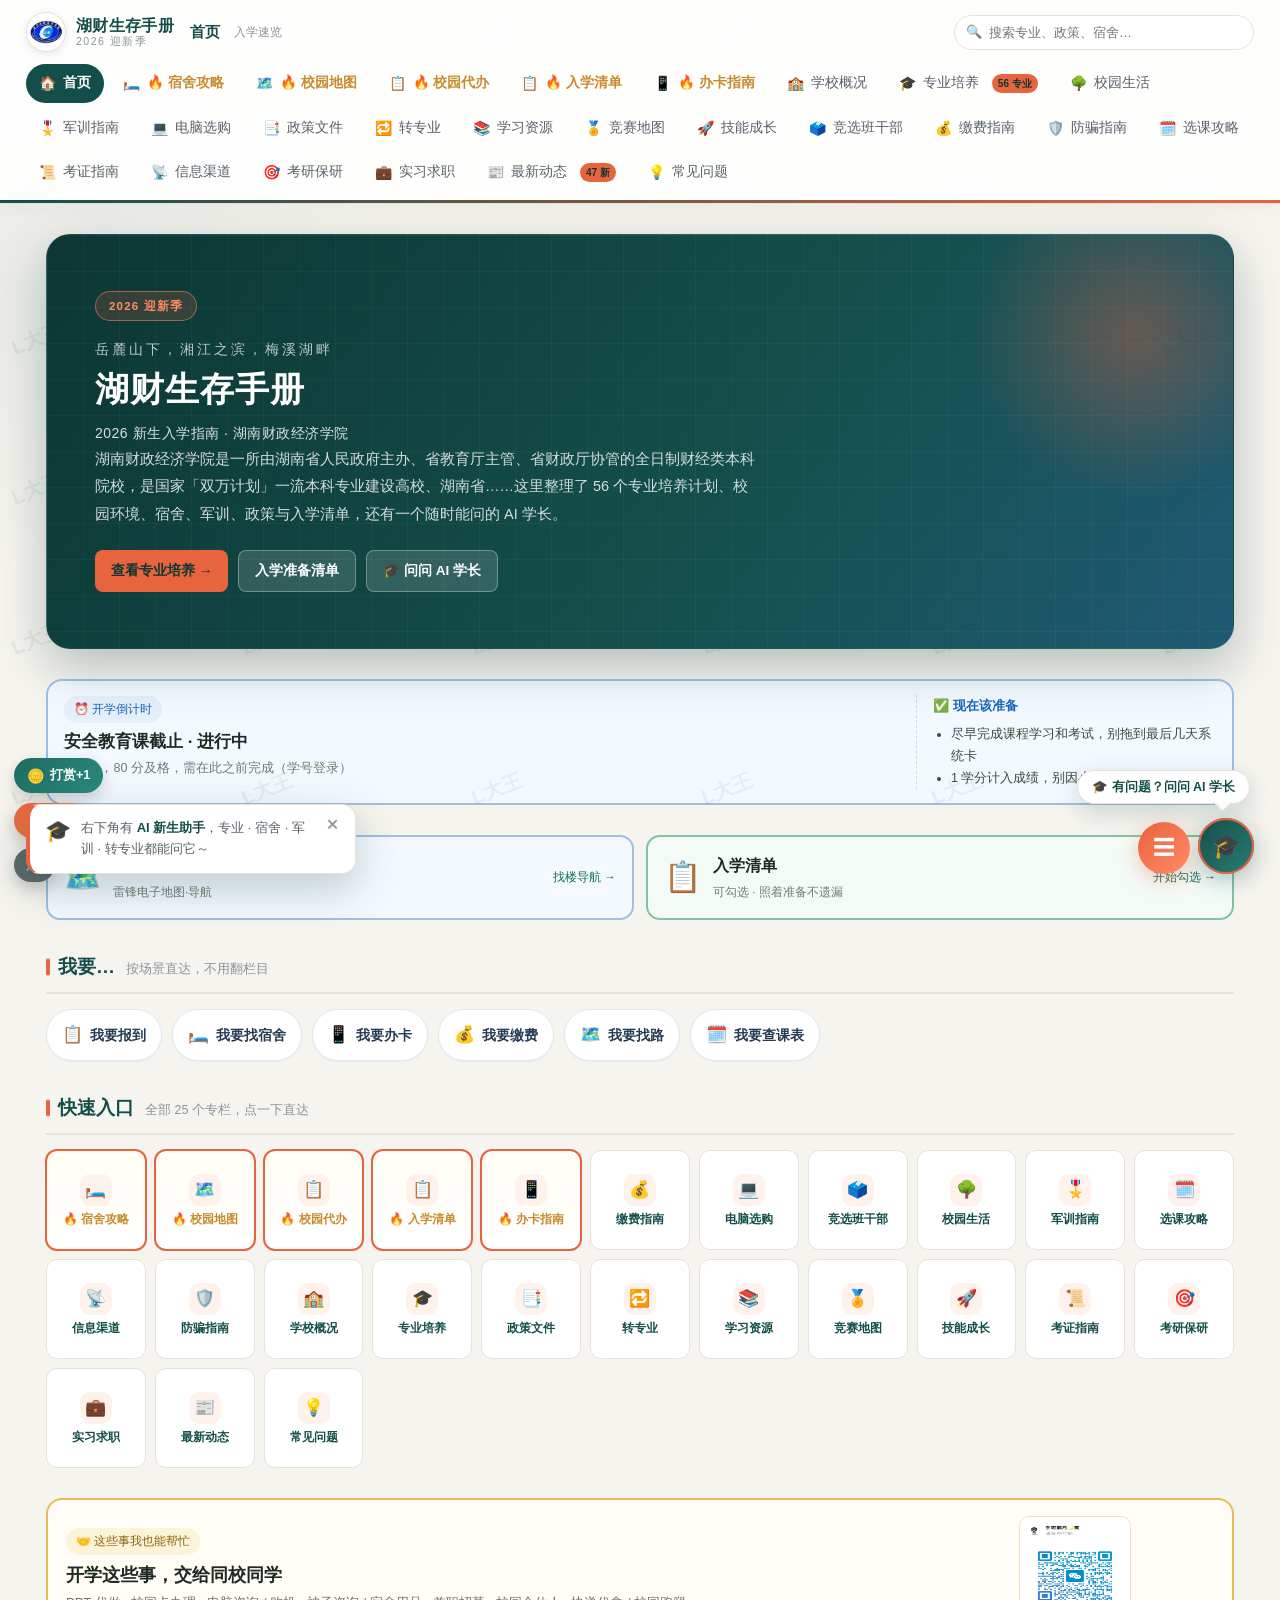
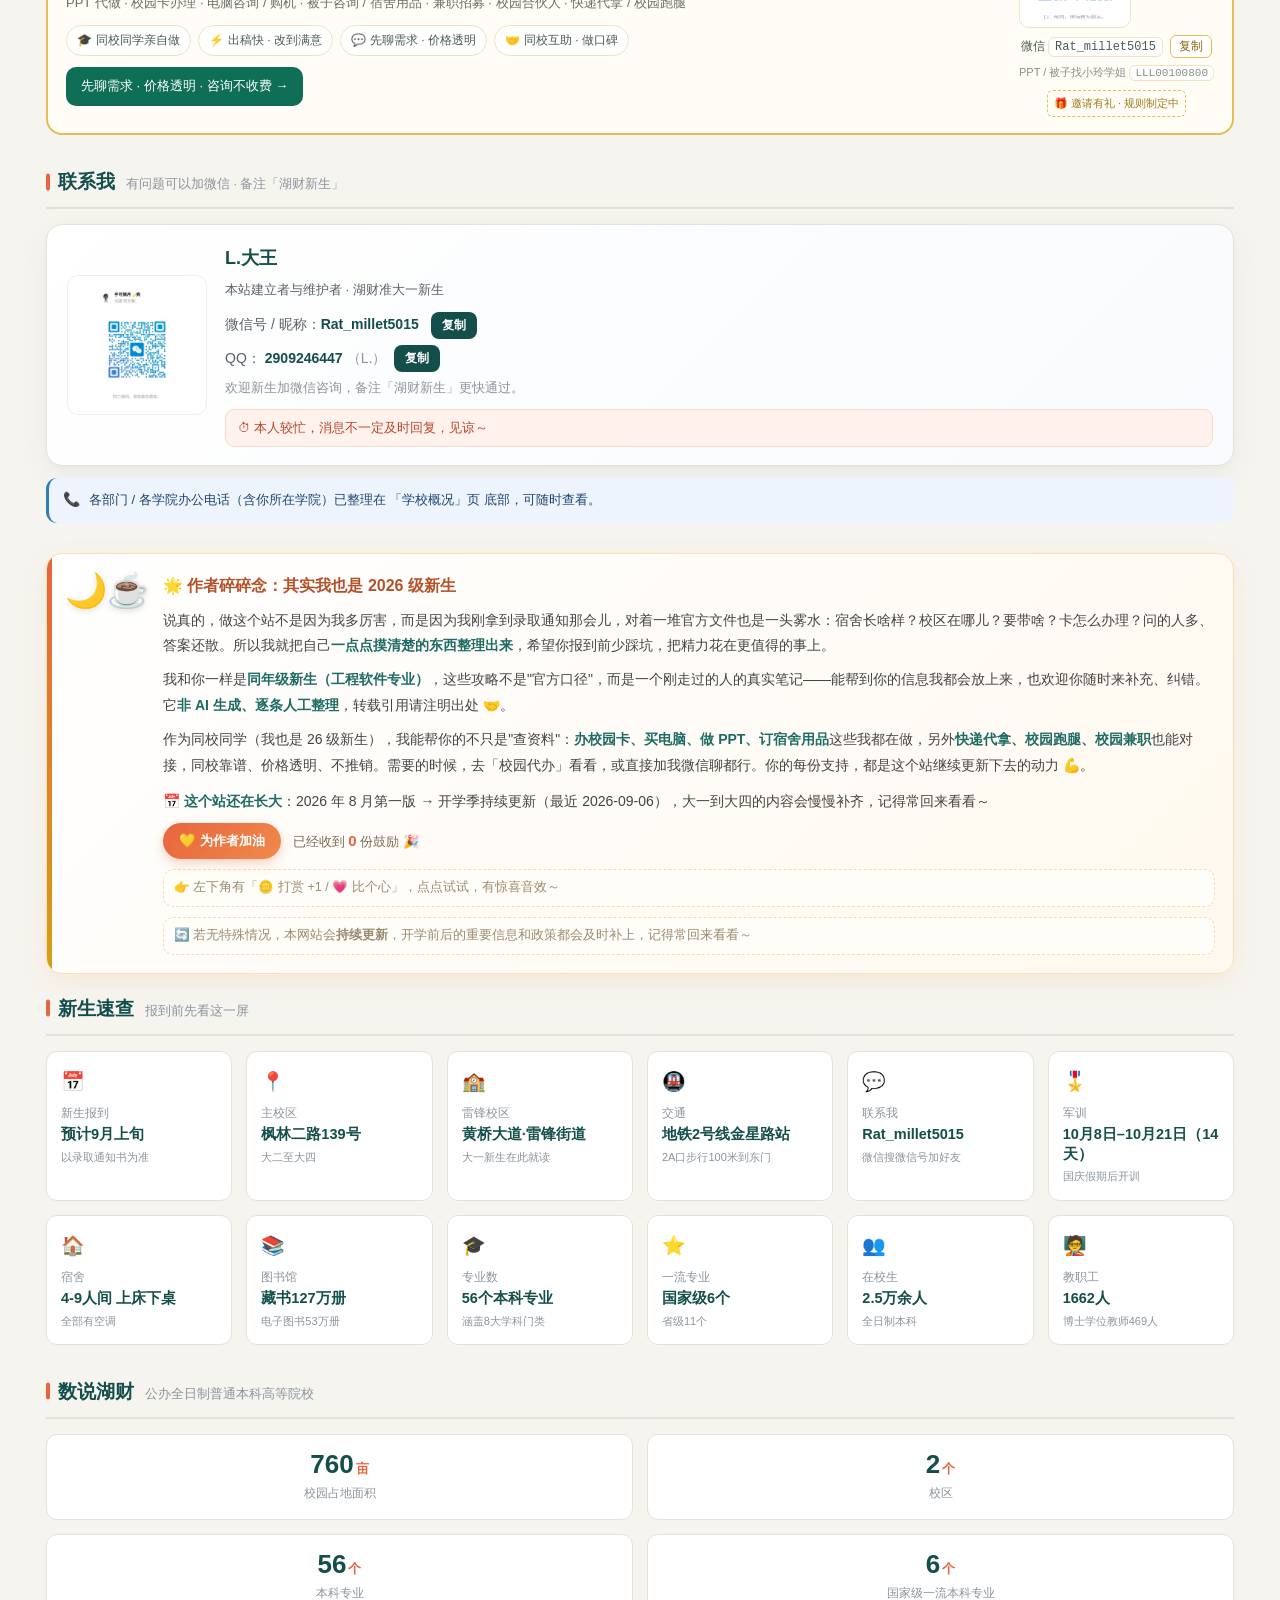
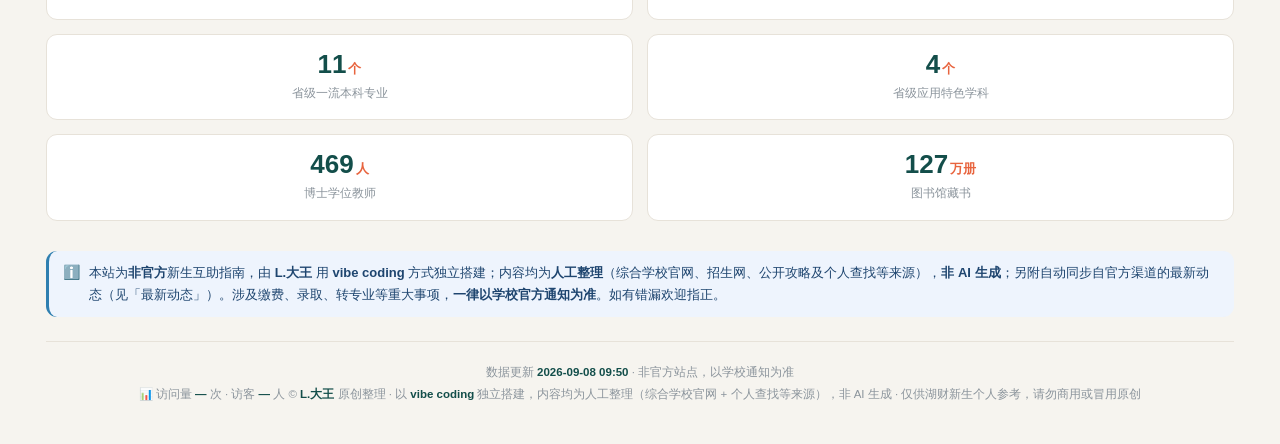
==== index.html @ c155f453 "湖财新生入学指南 - 完整网站内容" ====
<!DOCTYPE html>
<html lang="zh-CN">
<head>
<meta charset="UTF-8">
<meta http-equiv="Cache-Control" content="no-cache, no-store, must-revalidate">
<meta http-equiv="Pragma" content="no-cache">
<meta http-equiv="Expires" content="0">
<meta name="viewport" content="width=device-width,initial-scale=1,viewport-fit=cover">
<title>湖财生存手册 · 湖南财政经济学院 2026 新生入学指南</title>
<meta name="description" content="湖财生存手册（湖南财政经济学院 2026 新生入学指南）：56个专业培养计划、校园环境、宿舍条件、入学准备清单、军训指南、政策文件、校园地图与智能问答助手。">
<link rel="stylesheet" href="assets/vendor/leaflet.css?v=1.9.4">
<link rel="stylesheet" href="assets/css/style.css?v=20260907a">
<style>
  .gate{position:fixed;inset:0;z-index:9999;background:linear-gradient(160deg,#134e4a 0%,#1d6b63 55%,#0f3d3a 100%);display:flex;align-items:center;justify-content:center;}
  .gate-box{width:min(92vw,360px);background:rgba(255,255,255,.96);border-radius:18px;padding:30px 26px 22px;box-shadow:0 18px 50px rgba(0,0,0,.28);text-align:center;font-family:inherit}
  .gate-badge{width:62px;height:62px;border-radius:14px;margin-bottom:10px;box-shadow:0 4px 14px rgba(0,0,0,.15)}
  .gate-tt{font-size:20px;font-weight:800;color:#134e4a}
  .gate-st{font-size:12.5px;color:#5b6b6a;margin:6px 0 18px;line-height:1.6}
  .gate-in{width:100%;box-sizing:border-box;padding:12px 14px;border:1.5px solid #cfd9d8;border-radius:11px;font-size:15px;outline:none;transition:.15s}
  .gate-in:focus{border-color:#e8643e;box-shadow:0 0 0 3px rgba(232,100,62,.15)}
  .gate-btn{width:100%;margin-top:12px;padding:12px;border:none;border-radius:11px;background:#e8643e;color:#fff;font-size:15px;font-weight:700;cursor:pointer;transition:.15s}
  .gate-btn:hover{background:#d4542e}
  .gate-err{color:#c0392b;font-size:12.5px;min-height:18px;margin-top:10px}
  .gate-foot{font-size:11px;color:#9aa8a6;margin-top:16px}
  /* 未解锁时隐藏页面内容 */
</style>
<script>if(/[?&]clean=1/.test(location.search)){document.documentElement.classList.add("clean");}</script>
</head>
<body>



<div class="ovl" id="ovl"></div>

<!-- 水印 -->
<div class="wm" aria-hidden="true"></div>

<!-- 顶部导航（横向） -->
<header class="topbar" id="header">
  <div class="tb-row1">
    <button class="tb-menu" id="menuBtn">☰</button>
    <div class="brand" onclick="go('home');return false">
      <img src="assets/img/hufe_badge.png" class="brand-badge" alt="湖财校徽">
      <div class="brand-tx">
        <div class="brand-tt">湖财生存手册</div>
        <div class="brand-st">2026 迎新季</div>
      </div>
    </div>
    <div class="tb-title" id="pgTitle">首页</div>
    <div class="tb-sub" id="pgSub"></div>
    <div class="tb-search">
      <span class="si">🔍</span>
      <input type="text" id="gs" placeholder="搜索专业、政策、宿舍…" autocomplete="off">
      <div class="sug" id="sug"></div>
    </div>
  </div>
  <nav class="tb-nav" id="nav"></nav>
</header>

<!-- 主区域 -->
<div class="main">
  <div class="content">
    <section class="page on" id="p-home"></section>
    <section class="page" id="p-about"></section>
    <section class="page" id="p-majors"></section>
    <section class="page" id="p-engsoft"></section>
    <section class="page" id="p-campus"></section>
    <section class="page" id="p-dorm"></section>
    <section class="page" id="p-map"></section>
    <section class="page" id="p-checklist"></section>
    <section class="page" id="p-training"></section>
    <section class="page" id="p-laptop"></section>
    <section class="page" id="p-policies"></section>
    <section class="page" id="p-resources"></section>
    <section class="page" id="p-course"></section>
    <section class="page" id="p-cert"></section>
    <section class="page" id="p-channels"></section>
    <section class="page" id="p-postgrad"></section>
    <section class="page" id="p-job"></section>
    <section class="page" id="p-feed"></section>
    <section class="page" id="p-faq"></section>
    <section class="page" id="p-errands"></section>
    <section class="page" id="p-transfer"></section>
    <section class="page" id="p-compete"></section>
    <section class="page" id="p-skills"></section>
    <section class="page" id="p-classCampaign"></section>
    <section class="page" id="p-fees"></section>
    <section class="page" id="p-antiScam"></section>
    <section class="page" id="p-cards"></section>
    <footer class="site-foot">
      数据更新 <b id="upd">—</b> · 非官方站点，以学校通知为准<br>
      <span id="bz">📊 访问量 <b id="busuanzi_value_site_pv">—</b> 次 · 访客 <b id="busuanzi_value_site_uv">—</b> 人</span>
      <script async src="https://busuanzi.ibruce.info/busuanzi/2.3/busuanzi.pure.mini.js"></script>

      © <b>L.大王</b> 原创整理 · 以 <b>vibe coding</b> 独立搭建，内容均为人工整理（综合学校官网 + 个人查找等来源），非 AI 生成 · 仅供湖财新生个人参考，请勿商用或冒用原创
    </footer>
  </div>
</div>

<!-- 专业详情弹窗 -->
<div class="modal" id="modal">
  <div class="mbox" id="mbox"></div>
</div>

<!-- 右下角快速入口（镜像顶部导航） -->
<div class="qk-panel" id="qkPanel"></div>
<div class="qk-fab" id="qkFab" title="快速入口">☰</div>

<!-- AI 助手提示 -->
<div class="ai-hint" id="aiHint" onclick="if(window.AI)AI.open()">🎓 有问题？问问 AI 学长</div>

<!-- AI 问答 -->
<button class="fab" id="fab" title="问问 AI 学长"><span class="pulse"></span>🎓</button>

<!-- 首次访问提示 -->
<div class="ai-toast" id="aiToast">
  <div class="at-ic">🎓</div>
  <div class="at-tx">右下角有 <b>AI 新生助手</b>，专业 · 宿舍 · 军训 · 转专业都能问它～</div>
  <button class="at-x" id="aiToastX">✕</button>
</div>
<!-- 互动打赏栏 -->
<div class="rw-bar" id="rwBar">
  <button class="rw-btn reward" id="rewardBtn" title="请作者喝杯咖啡">🪙<span>打赏+1</span></button>
  <button class="rw-btn heart" id="heartBtn" title="比个心">💗<span>比心</span></button>
  <button class="rw-btn mute" id="muteBtn" title="音效开关">🔊</button>
</div>

<div class="chat" id="chat">
  <div class="ch-h">
    <div class="av">🎓</div>
    <div>
      <div class="tt">湖财 AI 新生助手</div>
      <div class="st"><span class="dot-s" id="aiDot" style="background:#7ed6a5"></span><span id="aiMode">本地知识库模式</span></div>
    </div>
    <div class="acts">
      <button id="chatCfg" title="设置">⚙</button>
      <button id="chatBig" title="放大">⛶</button>
      <button id="chatClr" title="清空">↻</button>
      <button id="chatX" title="关闭">✕</button>
    </div>
  </div>
  <div class="ch-b" id="chatBody"></div>
  <div class="ch-f">
    <div class="ch-in">
      <textarea id="chatIn" rows="1" placeholder="问点什么，比如「会计学专业学什么」「军训要带啥」…"></textarea>
      <button class="snd" id="chatSend">➤</button>
    </div>
    <div class="ch-tip">基于本站知识库回答 · 重要信息请以学校官方通知为准</div>
  </div>
  <!-- 设置面板 -->
  <div class="cfg" id="cfgPanel">
    <div class="ch-h" style="background:var(--navy)">
      <div class="av">⚙</div>
      <div><div class="tt">AI 引擎设置</div><div class="st">可选接入大模型，获得更自然的回答</div></div>
      <div class="acts"><button id="cfgBack">✕</button></div>
    </div>
    <div class="cfg-b">
      <div class="sw" id="swLLM">
        <div class="sb"></div>
        <div>
          <div class="st">启用大模型增强（RAG）</div>
          <div class="sd">关闭时使用内置检索引擎，完全离线可用；开启后会把检索到的知识片段交给大模型润色作答。</div>
        </div>
      </div>
      <div id="llmFields" style="display:none">
        <div class="fld">
          <label>API 地址（OpenAI 兼容格式）</label>
          <input id="cfgUrl" placeholder="https://api.deepseek.com/v1/chat/completions">
          <div class="hp">支持 DeepSeek / 通义千问 / 智谱 / OpenAI / 本地 Ollama 等任意 OpenAI 兼容接口</div>
        </div>
        <div class="fld">
          <label>API Key</label>
          <input id="cfgKey" type="password" placeholder="sk-...">
          <div class="hp">仅保存在你本机浏览器（localStorage），不会上传到任何服务器</div>
        </div>
        <div class="fld">
          <label>模型名称</label>
          <input id="cfgModel" placeholder="deepseek-chat">
        </div>
      </div>
      <div class="fld">
        <label>回答风格</label>
        <select id="cfgStyle">
          <option value="normal">标准 — 条理清晰，重点突出</option>
          <option value="short">简洁 — 直接给结论</option>
          <option value="detail">详细 — 展开说明与建议</option>
        </select>
      </div>
      <button class="btn" id="cfgSave" style="width:100%;justify-content:center">保存设置</button>
      <div class="note tip" style="margin-top:14px">
        <span class="ni">ℹ️</span>
        <div>不配置大模型也能正常使用。内置检索引擎覆盖了本站全部 <b id="kbCount">0</b> 条知识片段，常见问题都能答上来。</div>
      </div>
    </div>
  </div>
</div>

<script src="assets/js/kb.js?v=20260908l"></script>
<script src="assets/js/collector.js?v=20260814"></script>
<script src="assets/js/render.js?v=20260908t"></script>
<script src="assets/vendor/leaflet.js?v=1.9.4"></script>
<script src="assets/js/leifengmap.js?v=20260906j"></script>
<script src="assets/js/around.js?v=20260906f"></script>
<script src="assets/js/map.js?v=20260906g"></script>
<script src="assets/js/ai.js?v=20260814"></script>
<script src="assets/js/app.js?v=20260908n"></script>
<script src="assets/js/reward.js?v=20260814"></script>
<script src="assets/js/ui.js?v=20260814"></script>
<script>
(function(){
  var t=document.getElementById('aiToast'),x=document.getElementById('aiToastX');
  if(t&&x){
    if(!localStorage.getItem('hucai_aihint_seen')){
      setTimeout(function(){t.classList.add('show');},900);
      var hide=function(){t.classList.remove('show');try{localStorage.setItem('hucai_aihint_seen','1');}catch(e){}};
      x.addEventListener('click',hide);
      setTimeout(hide,9000);
    }
  }
})();
</script>
<script>
/* 访问口令门已移除（2026-09-06）：站点对新生公开访问 */
(function(){
  document.body && document.body.classList.add("unlocked");
  var gate = document.getElementById("gate");
  if (gate && gate.parentNode) gate.parentNode.removeChild(gate);
})();
</script>
<script>
/* 右下角快速入口：从顶部导航克隆，点按直达 */
(function () {
  function buildQk() {
    var nav = document.getElementById('nav');
    var panel = document.getElementById('qkPanel');
    if (!nav || !panel) return;
    var items = Array.prototype.slice.call(nav.querySelectorAll('.nav-i')).map(function (n) {
      var id = n.getAttribute('data-id');
      var html = (n.innerHTML || '').replace(/<span class="bd"[\s\S]*?<\/span>/, '');
      return '<div class="qk-i' + (n.classList.contains('hot') ? ' hot' : '') + '" data-id="' + id + '">' + html + '</div>';
    }).join('');
    panel.innerHTML = '<div class="qk-h">快速入口 · 点按直达</div><div class="qk-grid">' + items + '</div>';
    Array.prototype.slice.call(panel.querySelectorAll('.qk-i')).forEach(function (el) {
      el.addEventListener('click', function () {
        var id = el.getAttribute('data-id');
        if (window.go) window.go(id);
        closeQk();
      });
    });
  }
  function closeQk() {
    var p = document.getElementById('qkPanel'); if (p) p.classList.remove('on');
    var f = document.getElementById('qkFab'); if (f) f.classList.remove('on');
  }
  function openQk() {
    var p = document.getElementById('qkPanel'); if (p) p.classList.add('on');
    var f = document.getElementById('qkFab'); if (f) f.classList.add('on');
  }
  function init() {
    buildQk();
    var fab = document.getElementById('qkFab');
    if (fab) fab.addEventListener('click', function (e) {
      e.stopPropagation();
      var p = document.getElementById('qkPanel');
      if (p && p.classList.contains('on')) closeQk(); else openQk();
    });
    document.addEventListener('click', function (e) {
      var p = document.getElementById('qkPanel'), f = document.getElementById('qkFab');
      if (p && f && !p.contains(e.target) && !f.contains(e.target)) closeQk();
    });
  }
  if (document.readyState === 'loading') document.addEventListener('DOMContentLoaded', init);
  else init();
})();
</script>
</body>
</html>
---- assets/vendor/leaflet.css ----
/* required styles */

.leaflet-pane,
.leaflet-tile,
.leaflet-marker-icon,
.leaflet-marker-shadow,
.leaflet-tile-container,
.leaflet-pane > svg,
.leaflet-pane > canvas,
.leaflet-zoom-box,
.leaflet-image-layer,
.leaflet-layer {
	position: absolute;
	left: 0;
	top: 0;
	}
.leaflet-container {
	overflow: hidden;
	}
.leaflet-tile,
.leaflet-marker-icon,
.leaflet-marker-shadow {
	-webkit-user-select: none;
	   -moz-user-select: none;
	        user-select: none;
	  -webkit-user-drag: none;
	}
/* Prevents IE11 from highlighting tiles in blue */
.leaflet-tile::selection {
	background: transparent;
}
/* Safari renders non-retina tile on retina better with this, but Chrome is worse */
.leaflet-safari .leaflet-tile {
	image-rendering: -webkit-optimize-contrast;
	}
/* hack that prevents hw layers "stretching" when loading new tiles */
.leaflet-safari .leaflet-tile-container {
	width: 1600px;
	height: 1600px;
	-webkit-transform-origin: 0 0;
	}
.leaflet-marker-icon,
.leaflet-marker-shadow {
	display: block;
	}
/* .leaflet-container svg: reset svg max-width decleration shipped in Joomla! (joomla.org) 3.x */
/* .leaflet-container img: map is broken in FF if you have max-width: 100% on tiles */
.leaflet-container .leaflet-overlay-pane svg {
	max-width: none !important;
	max-height: none !important;
	}
.leaflet-container .leaflet-marker-pane img,
.leaflet-container .leaflet-shadow-pane img,
.leaflet-container .leaflet-tile-pane img,
.leaflet-container img.leaflet-image-layer,
.leaflet-container .leaflet-tile {
	max-width: none !important;
	max-height: none !important;
	width: auto;
	padding: 0;
	}

.leaflet-container img.leaflet-tile {
	/* See: https://bugs.chromium.org/p/chromium/issues/detail?id=600120 */
	mix-blend-mode: plus-lighter;
}

.leaflet-container.leaflet-touch-zoom {
	-ms-touch-action: pan-x pan-y;
	touch-action: pan-x pan-y;
	}
.leaflet-container.leaflet-touch-drag {
	-ms-touch-action: pinch-zoom;
	/* Fallback for FF which doesn't support pinch-zoom */
	touch-action: none;
	touch-action: pinch-zoom;
}
.leaflet-container.leaflet-touch-drag.leaflet-touch-zoom {
	-ms-touch-action: none;
	touch-action: none;
}
.leaflet-container {
	-webkit-tap-highlight-color: transparent;
}
.leaflet-container a {
	-webkit-tap-highlight-color: rgba(51, 181, 229, 0.4);
}
.leaflet-tile {
	filter: inherit;
	visibility: hidden;
	}
.leaflet-tile-loaded {
	visibility: inherit;
	}
.leaflet-zoom-box {
	width: 0;
	height: 0;
	-moz-box-sizing: border-box;
	     box-sizing: border-box;
	z-index: 800;
	}
/* workaround for https://bugzilla.mozilla.org/show_bug.cgi?id=888319 */
.leaflet-overlay-pane svg {
	-moz-user-select: none;
	}

.leaflet-pane         { z-index: 400; }

.leaflet-tile-pane    { z-index: 200; }
.leaflet-overlay-pane { z-index: 400; }
.leaflet-shadow-pane  { z-index: 500; }
.leaflet-marker-pane  { z-index: 600; }
.leaflet-tooltip-pane   { z-index: 650; }
.leaflet-popup-pane   { z-index: 700; }

.leaflet-map-pane canvas { z-index: 100; }
.leaflet-map-pane svg    { z-index: 200; }

.leaflet-vml-shape {
	width: 1px;
	height: 1px;
	}
.lvml {
	behavior: url(#default#VML);
	display: inline-block;
	position: absolute;
	}


/* control positioning */

.leaflet-control {
	position: relative;
	z-index: 800;
	pointer-events: visiblePainted; /* IE 9-10 doesn't have auto */
	pointer-events: auto;
	}
.leaflet-top,
.leaflet-bottom {
	position: absolute;
	z-index: 1000;
	pointer-events: none;
	}
.leaflet-top {
	top: 0;
	}
.leaflet-right {
	right: 0;
	}
.leaflet-bottom {
	bottom: 0;
	}
.leaflet-left {
	left: 0;
	}
.leaflet-control {
	float: left;
	clear: both;
	}
.leaflet-right .leaflet-control {
	float: right;
	}
.leaflet-top .leaflet-control {
	margin-top: 10px;
	}
.leaflet-bottom .leaflet-control {
	margin-bottom: 10px;
	}
.leaflet-left .leaflet-control {
	margin-left: 10px;
	}
.leaflet-right .leaflet-control {
	margin-right: 10px;
	}


/* zoom and fade animations */

.leaflet-fade-anim .leaflet-popup {
	opacity: 0;
	-webkit-transition: opacity 0.2s linear;
	   -moz-transition: opacity 0.2s linear;
	        transition: opacity 0.2s linear;
	}
.leaflet-fade-anim .leaflet-map-pane .leaflet-popup {
	opacity: 1;
	}
.leaflet-zoom-animated {
	-webkit-transform-origin: 0 0;
	    -ms-transform-origin: 0 0;
	        transform-origin: 0 0;
	}
svg.leaflet-zoom-animated {
	will-change: transform;
}

.leaflet-zoom-anim .leaflet-zoom-animated {
	-webkit-transition: -webkit-transform 0.25s cubic-bezier(0,0,0.25,1);
	   -moz-transition:    -moz-transform 0.25s cubic-bezier(0,0,0.25,1);
	        transition:         transform 0.25s cubic-bezier(0,0,0.25,1);
	}
.leaflet-zoom-anim .leaflet-tile,
.leaflet-pan-anim .leaflet-tile {
	-webkit-transition: none;
	   -moz-transition: none;
	        transition: none;
	}

.leaflet-zoom-anim .leaflet-zoom-hide {
	visibility: hidden;
	}


/* cursors */

.leaflet-interactive {
	cursor: pointer;
	}
.leaflet-grab {
	cursor: -webkit-grab;
	cursor:    -moz-grab;
	cursor:         grab;
	}
.leaflet-crosshair,
.leaflet-crosshair .leaflet-interactive {
	cursor: crosshair;
	}
.leaflet-popup-pane,
.leaflet-control {
	cursor: auto;
	}
.leaflet-dragging .leaflet-grab,
.leaflet-dragging .leaflet-grab .leaflet-interactive,
.leaflet-dragging .leaflet-marker-draggable {
	cursor: move;
	cursor: -webkit-grabbing;
	cursor:    -moz-grabbing;
	cursor:         grabbing;
	}

/* marker & overlays interactivity */
.leaflet-marker-icon,
.leaflet-marker-shadow,
.leaflet-image-layer,
.leaflet-pane > svg path,
.leaflet-tile-container {
	pointer-events: none;
	}

.leaflet-marker-icon.leaflet-interactive,
.leaflet-image-layer.leaflet-interactive,
.leaflet-pane > svg path.leaflet-interactive,
svg.leaflet-image-layer.leaflet-interactive path {
	pointer-events: visiblePainted; /* IE 9-10 doesn't have auto */
	pointer-events: auto;
	}

/* visual tweaks */

.leaflet-container {
	background: #ddd;
	outline-offset: 1px;
	}
.leaflet-container a {
	color: #0078A8;
	}
.leaflet-zoom-box {
	border: 2px dotted #38f;
	background: rgba(255,255,255,0.5);
	}


/* general typography */
.leaflet-container {
	font-family: "Helvetica Neue", Arial, Helvetica, sans-serif;
	font-size: 12px;
	font-size: 0.75rem;
	line-height: 1.5;
	}


/* general toolbar styles */

.leaflet-bar {
	box-shadow: 0 1px 5px rgba(0,0,0,0.65);
	border-radius: 4px;
	}
.leaflet-bar a {
	background-color: #fff;
	border-bottom: 1px solid #ccc;
	width: 26px;
	height: 26px;
	line-height: 26px;
	display: block;
	text-align: center;
	text-decoration: none;
	color: black;
	}
.leaflet-bar a,
.leaflet-control-layers-toggle {
	background-position: 50% 50%;
	background-repeat: no-repeat;
	display: block;
	}
.leaflet-bar a:hover,
.leaflet-bar a:focus {
	background-color: #f4f4f4;
	}
.leaflet-bar a:first-child {
	border-top-left-radius: 4px;
	border-top-right-radius: 4px;
	}
.leaflet-bar a:last-child {
	border-bottom-left-radius: 4px;
	border-bottom-right-radius: 4px;
	border-bottom: none;
	}
.leaflet-bar a.leaflet-disabled {
	cursor: default;
	background-color: #f4f4f4;
	color: #bbb;
	}

.leaflet-touch .leaflet-bar a {
	width: 30px;
	height: 30px;
	line-height: 30px;
	}
.leaflet-touch .leaflet-bar a:first-child {
	border-top-left-radius: 2px;
	border-top-right-radius: 2px;
	}
.leaflet-touch .leaflet-bar a:last-child {
	border-bottom-left-radius: 2px;
	border-bottom-right-radius: 2px;
	}

/* zoom control */

.leaflet-control-zoom-in,
.leaflet-control-zoom-out {
	font: bold 18px 'Lucida Console', Monaco, monospace;
	text-indent: 1px;
	}

.leaflet-touch .leaflet-control-zoom-in, .leaflet-touch .leaflet-control-zoom-out  {
	font-size: 22px;
	}


/* layers control */

.leaflet-control-layers {
	box-shadow: 0 1px 5px rgba(0,0,0,0.4);
	background: #fff;
	border-radius: 5px;
	}
.leaflet-control-layers-toggle {
	background-image: url(images/layers.png);
	width: 36px;
	height: 36px;
	}
.leaflet-retina .leaflet-control-layers-toggle {
	background-image: url(images/layers-2x.png);
	background-size: 26px 26px;
	}
.leaflet-touch .leaflet-control-layers-toggle {
	width: 44px;
	height: 44px;
	}
.leaflet-control-layers .leaflet-control-layers-list,
.leaflet-control-layers-expanded .leaflet-control-layers-toggle {
	display: none;
	}
.leaflet-control-layers-expanded .leaflet-control-layers-list {
	display: block;
	position: relative;
	}
.leaflet-control-layers-expanded {
	padding: 6px 10px 6px 6px;
	color: #333;
	background: #fff;
	}
.leaflet-control-layers-scrollbar {
	overflow-y: scroll;
	overflow-x: hidden;
	padding-right: 5px;
	}
.leaflet-control-layers-selector {
	margin-top: 2px;
	position: relative;
	top: 1px;
	}
.leaflet-control-layers label {
	display: block;
	font-size: 13px;
	font-size: 1.08333em;
	}
.leaflet-control-layers-separator {
	height: 0;
	border-top: 1px solid #ddd;
	margin: 5px -10px 5px -6px;
	}

/* Default icon URLs */
.leaflet-default-icon-path { /* used only in path-guessing heuristic, see L.Icon.Default */
	background-image: url(images/marker-icon.png);
	}


/* attribution and scale controls */

.leaflet-container .leaflet-control-attribution {
	background: #fff;
	background: rgba(255, 255, 255, 0.8);
	margin: 0;
	}
.leaflet-control-attribution,
.leaflet-control-scale-line {
	padding: 0 5px;
	color: #333;
	line-height: 1.4;
	}
.leaflet-control-attribution a {
	text-decoration: none;
	}
.leaflet-control-attribution a:hover,
.leaflet-control-attribution a:focus {
	text-decoration: underline;
	}
.leaflet-attribution-flag {
	display: inline !important;
	vertical-align: baseline !important;
	width: 1em;
	height: 0.6669em;
	}
.leaflet-left .leaflet-control-scale {
	margin-left: 5px;
	}
.leaflet-bottom .leaflet-control-scale {
	margin-bottom: 5px;
	}
.leaflet-control-scale-line {
	border: 2px solid #777;
	border-top: none;
	line-height: 1.1;
	padding: 2px 5px 1px;
	white-space: nowrap;
	-moz-box-sizing: border-box;
	     box-sizing: border-box;
	background: rgba(255, 255, 255, 0.8);
	text-shadow: 1px 1px #fff;
	}
.leaflet-control-scale-line:not(:first-child) {
	border-top: 2px solid #777;
	border-bottom: none;
	margin-top: -2px;
	}
.leaflet-control-scale-line:not(:first-child):not(:last-child) {
	border-bottom: 2px solid #777;
	}

.leaflet-touch .leaflet-control-attribution,
.leaflet-touch .leaflet-control-layers,
.leaflet-touch .leaflet-bar {
	box-shadow: none;
	}
.leaflet-touch .leaflet-control-layers,
.leaflet-touch .leaflet-bar {
	border: 2px solid rgba(0,0,0,0.2);
	background-clip: padding-box;
	}


/* popup */

.leaflet-popup {
	position: absolute;
	text-align: center;
	margin-bottom: 20px;
	}
.leaflet-popup-content-wrapper {
	padding: 1px;
	text-align: left;
	border-radius: 12px;
	}
.leaflet-popup-content {
	margin: 13px 24px 13px 20px;
	line-height: 1.3;
	font-size: 13px;
	font-size: 1.08333em;
	min-height: 1px;
	}
.leaflet-popup-content p {
	margin: 17px 0;
	margin: 1.3em 0;
	}
.leaflet-popup-tip-container {
	width: 40px;
	height: 20px;
	position: absolute;
	left: 50%;
	margin-top: -1px;
	margin-left: -20px;
	overflow: hidden;
	pointer-events: none;
	}
.leaflet-popup-tip {
	width: 17px;
	height: 17px;
	padding: 1px;

	margin: -10px auto 0;
	pointer-events: auto;

	-webkit-transform: rotate(45deg);
	   -moz-transform: rotate(45deg);
	    -ms-transform: rotate(45deg);
	        transform: rotate(45deg);
	}
.leaflet-popup-content-wrapper,
.leaflet-popup-tip {
	background: white;
	color: #333;
	box-shadow: 0 3px 14px rgba(0,0,0,0.4);
	}
.leaflet-container a.leaflet-popup-close-button {
	position: absolute;
	top: 0;
	right: 0;
	border: none;
	text-align: center;
	width: 24px;
	height: 24px;
	font: 16px/24px Tahoma, Verdana, sans-serif;
	color: #757575;
	text-decoration: none;
	background: transparent;
	}
.leaflet-container a.leaflet-popup-close-button:hover,
.leaflet-container a.leaflet-popup-close-button:focus {
	color: #585858;
	}
.leaflet-popup-scrolled {
	overflow: auto;
	}

.leaflet-oldie .leaflet-popup-content-wrapper {
	-ms-zoom: 1;
	}
.leaflet-oldie .leaflet-popup-tip {
	width: 24px;
	margin: 0 auto;

	-ms-filter: "progid:DXImageTransform.Microsoft.Matrix(M11=0.70710678, M12=0.70710678, M21=-0.70710678, M22=0.70710678)";
	filter: progid:DXImageTransform.Microsoft.Matrix(M11=0.70710678, M12=0.70710678, M21=-0.70710678, M22=0.70710678);
	}

.leaflet-oldie .leaflet-control-zoom,
.leaflet-oldie .leaflet-control-layers,
.leaflet-oldie .leaflet-popup-content-wrapper,
.leaflet-oldie .leaflet-popup-tip {
	border: 1px solid #999;
	}


/* div icon */

.leaflet-div-icon {
	background: #fff;
	border: 1px solid #666;
	}


/* Tooltip */
/* Base styles for the element that has a tooltip */
.leaflet-tooltip {
	position: absolute;
	padding: 6px;
	background-color: #fff;
	border: 1px solid #fff;
	border-radius: 3px;
	color: #222;
	white-space: nowrap;
	-webkit-user-select: none;
	-moz-user-select: none;
	-ms-user-select: none;
	user-select: none;
	pointer-events: none;
	box-shadow: 0 1px 3px rgba(0,0,0,0.4);
	}
.leaflet-tooltip.leaflet-interactive {
	cursor: pointer;
	pointer-events: auto;
	}
.leaflet-tooltip-top:before,
.leaflet-tooltip-bottom:before,
.leaflet-tooltip-left:before,
.leaflet-tooltip-right:before {
	position: absolute;
	pointer-events: none;
	border: 6px solid transparent;
	background: transparent;
	content: "";
	}

/* Directions */

.leaflet-tooltip-bottom {
	margin-top: 6px;
}
.leaflet-tooltip-top {
	margin-top: -6px;
}
.leaflet-tooltip-bottom:before,
.leaflet-tooltip-top:before {
	left: 50%;
	margin-left: -6px;
	}
.leaflet-tooltip-top:before {
	bottom: 0;
	margin-bottom: -12px;
	border-top-color: #fff;
	}
.leaflet-tooltip-bottom:before {
	top: 0;
	margin-top: -12px;
	margin-left: -6px;
	border-bottom-color: #fff;
	}
.leaflet-tooltip-left {
	margin-left: -6px;
}
.leaflet-tooltip-right {
	margin-left: 6px;
}
.leaflet-tooltip-left:before,
.leaflet-tooltip-right:before {
	top: 50%;
	margin-top: -6px;
	}
.leaflet-tooltip-left:before {
	right: 0;
	margin-right: -12px;
	border-left-color: #fff;
	}
.leaflet-tooltip-right:before {
	left: 0;
	margin-left: -12px;
	border-right-color: #fff;
	}

/* Printing */

@media print {
	/* Prevent printers from removing background-images of controls. */
	.leaflet-control {
		-webkit-print-color-adjust: exact;
		print-color-adjust: exact;
		}
	}
---- assets/css/style.css ----
/* ===== 湖南财政经济学院新生入学指南 ===== */
:root{
  --navy:#134e4a; --navy-d:#0c3633; --navy-l:#2a7d76;
  --gold:#e8643e; --gold-l:#ff8a66; --gold-bg:#fff1ec;
  --red:#d6453f; --green:#2e8d6b; --blue:#2f7fb0; --purple:#7a5aa6;
  --bg:#f6f4ef; --bg2:#ece8e0; --card:#ffffff;
  --tx:#23292f; --tx2:#586169; --tx3:#8b949c;
  --line:#e7e2d9; --line2:#f2efe9;
  --sh:0 1px 3px rgba(20,78,74,.04),0 10px 30px rgba(20,78,74,.06);
  --sh-h:0 6px 18px rgba(20,78,74,.08),0 20px 46px rgba(20,78,74,.10);
  --r:16px; --r-s:11px; --nav:238px;
  --ff:"PingFang SC","Microsoft YaHei","Hiragino Sans GB","Source Han Sans SC",-apple-system,BlinkMacSystemFont,"Segoe UI",Roboto,sans-serif;
}
*{box-sizing:border-box;margin:0;padding:0}
html{scroll-behavior:smooth}
body{font-family:var(--ff);background:var(--bg);color:var(--tx);font-size:15px;line-height:1.75;-webkit-font-smoothing:antialiased;overflow-x:hidden}
a{color:inherit;text-decoration:none}
button{font-family:inherit;cursor:pointer;border:none;background:none;color:inherit}
input,select,textarea{font-family:inherit;font-size:inherit;color:inherit}
img{max-width:100%;display:block}
::-webkit-scrollbar{width:9px;height:9px}
::-webkit-scrollbar-thumb{background:#c8cfdd;border-radius:6px}
::-webkit-scrollbar-thumb:hover{background:#aab4c8}
::-webkit-scrollbar-track{background:transparent}

/* ---------- 顶部导航（横向） ---------- */
.topbar{position:sticky;top:0;z-index:100;background:rgba(255,255,255,.86);backdrop-filter:blur(18px);-webkit-backdrop-filter:blur(18px);border-bottom:1px solid var(--line);box-shadow:0 4px 18px rgba(20,78,74,.05)}
.topbar::before{content:"";position:absolute;left:0;right:0;bottom:0;height:3px;background:linear-gradient(90deg,var(--navy),var(--gold))}
.tb-row1{display:flex;align-items:center;gap:14px;padding:12px 26px;max-width:1280px;margin:0 auto}
.tb-menu{display:none;font-size:22px;color:var(--navy)}
.brand{display:flex;align-items:center;gap:10px;cursor:pointer;flex-shrink:0;user-select:none}
.brand-badge{width:40px;height:40px;border-radius:50%;object-fit:contain;background:#fff;border:1px solid var(--line);padding:2px;flex-shrink:0;box-shadow:0 2px 8px rgba(20,78,74,.12)}
.brand-tx{line-height:1.15}
.brand-tt{font-size:16px;font-weight:800;color:var(--navy);letter-spacing:.3px}
.brand-st{font-size:10.5px;color:var(--tx3);letter-spacing:1.5px}
.tb-title{font-size:15px;font-weight:700;color:var(--navy);margin-left:2px}
.tb-sub{font-size:12px;color:var(--tx3)}
.tb-search{margin-left:auto;position:relative;width:300px}
.tb-search input{width:100%;padding:9px 14px 9px 34px;border:1px solid var(--line);border-radius:20px;background:#fff;font-size:13px;outline:none;transition:.16s}
.tb-search input:focus{border-color:var(--gold);box-shadow:0 0 0 3px rgba(232,100,62,.12)}
.tb-search .si{position:absolute;left:12px;top:50%;transform:translateY(-50%);color:var(--tx3);font-size:13px;pointer-events:none}
.sug{position:absolute;top:calc(100% + 6px);left:0;right:0;background:#fff;border:1px solid var(--line);border-radius:var(--r-s);box-shadow:var(--sh-h);max-height:340px;overflow-y:auto;display:none;z-index:70}
.sug.on{display:block}
.sug-i{padding:9px 13px;cursor:pointer;border-bottom:1px solid var(--line2);font-size:13px}
.sug-i:last-child{border:none}
.sug-i:hover{background:var(--bg2)}
.sug-i .st{font-weight:600;color:var(--navy);margin-bottom:1px}
.sug-i .sd{font-size:11.5px;color:var(--tx3);overflow:hidden;text-overflow:ellipsis;white-space:nowrap}
.sug-i .sm{font-size:10px;color:var(--gold);font-weight:600}
.tb-nav{display:flex;flex-wrap:wrap;gap:6px;padding:0 26px 11px;max-width:1280px;margin:0 auto}
.nav-i{display:inline-flex;align-items:center;gap:7px;padding:7px 13px;border-radius:20px;color:var(--tx2);font-size:13.5px;cursor:pointer;transition:.16s;white-space:nowrap;flex-shrink:0}
.nav-i:hover{background:var(--bg2);color:var(--navy)}
.nav-i.on{background:var(--navy);color:#fff;font-weight:600}
.nav-i .ic{font-size:14px}
.nav-i .bd{margin-left:6px;font-size:10px;background:var(--gold);color:var(--navy-d);padding:1px 6px;border-radius:20px;font-weight:700}

/* ---------- 主区域 ---------- */
.main{min-height:100vh}
.content{padding:30px 26px 40px;max-width:1240px;margin:0 auto}
.page{display:none;animation:fade .3s ease}
.page.on{display:block}
@keyframes fade{from{opacity:0;transform:translateY(8px)}to{opacity:1;transform:none}}
.site-foot{max-width:1240px;margin:24px auto 0;padding:20px 26px 0;border-top:1px solid var(--line);font-size:11.5px;color:var(--tx3);line-height:1.9;text-align:center}
.site-foot b{color:var(--navy);font-weight:600}

/* ---------- 通用组件 ---------- */
.sec{margin-bottom:30px}
.sec-h{display:flex;align-items:baseline;gap:11px;margin-bottom:15px;padding-bottom:9px;border-bottom:2px solid var(--line)}
.sec-h h2{font-size:19px;font-weight:700;color:var(--navy);position:relative;padding-left:12px}
.sec-h h2::before{content:"";position:absolute;left:0;top:50%;transform:translateY(-50%);width:4px;height:17px;background:var(--gold);border-radius:2px}
.sec-h .d{font-size:12.5px;color:var(--tx3)}
.sec-h .more{margin-left:auto;font-size:12.5px;color:var(--navy-l);cursor:pointer;font-weight:600}
.sec-h .more:hover{color:var(--gold)}
.card{background:var(--card);border:1px solid var(--line);border-radius:var(--r);padding:18px 20px;box-shadow:var(--sh)}
.contact-card{display:flex;gap:18px;align-items:center;background:linear-gradient(135deg,#fff 0%,#f8fafd 100%);border:1px solid var(--line);border-radius:var(--r);padding:18px 20px;box-shadow:var(--sh);flex-wrap:wrap}
.contact-qr{width:140px;height:140px;flex-shrink:0;background:#fff;border:1px solid var(--line2);border-radius:var(--r-s);padding:6px;overflow:hidden}
.contact-qr img{width:100%;height:100%;object-fit:contain;display:block}
.contact-info{flex:1;min-width:180px}
.contact-name{font-size:18px;font-weight:700;color:var(--navy);margin-bottom:4px}
.contact-role{font-size:13px;color:var(--tx2);margin-bottom:10px}
.contact-wx{font-size:14px;color:var(--tx2);margin-bottom:6px}
.contact-wx b{color:var(--navy)}
.contact-qq{font-size:14px;color:var(--tx2);margin-bottom:6px;display:flex;align-items:center;gap:4px}
.contact-qq b{color:var(--navy)}
.contact-note{font-size:13px;color:var(--tx3);line-height:1.6}
.share-pw{display:inline-flex;align-items:center;gap:8px;margin:8px 0 4px;background:#fff0e9;border:1px dashed #e8643e;border-radius:10px;padding:6px 12px}
.share-pw .k{font-size:12px;color:#c0623c}
.share-pw b{font-size:15px;letter-spacing:1px;color:#d4542e}
.share-dl{display:inline-block;margin-top:6px;font-size:13px;color:var(--gold);font-weight:600;text-decoration:none;border:1px solid var(--gold);border-radius:10px;padding:6px 12px}
.share-dl:hover{background:var(--gold);color:#fff}
.contact-busy{margin-top:11px;font-size:12.5px;color:#b8472a;background:var(--gold-bg);border:1px solid #f3dccf;border-radius:9px;padding:8px 12px;line-height:1.6}
.doc-i{background:#fffaf3;border:1px solid var(--line);border-left:3px solid var(--navy);border-radius:10px;padding:11px 14px}
.doc-n{font-weight:700;color:var(--navy);font-size:14px;margin-bottom:4px}
.doc-t{font-size:12.5px;color:var(--tx2);line-height:1.65}
.ophones{display:flex;flex-direction:column;gap:14px}
.oph-g{background:var(--card);border:1px solid var(--line);border-radius:var(--r-s);padding:13px 16px;box-shadow:var(--sh)}
.oph-gt{font-weight:700;font-size:14px;margin-bottom:9px;color:var(--navy);display:flex;align-items:center;gap:7px}
.oph-gt::before{content:"";width:4px;height:14px;background:var(--gold);border-radius:2px;display:inline-block}
.oph-list{display:grid;grid-template-columns:repeat(auto-fill,minmax(230px,1fr));gap:2px 18px}
.oph-i{display:flex;justify-content:space-between;align-items:center;gap:10px;padding:7px 2px;border-bottom:1px dashed var(--line)}
.oph-i:last-child{border-bottom:none}
.oph-n{font-size:13px;color:var(--tx);line-height:1.4}
.oph-mk{display:inline-block;margin-left:7px;font-size:10.5px;font-weight:700;color:#fff;background:var(--gold);border-radius:6px;padding:1px 7px;vertical-align:middle;white-space:nowrap}
.oph-p{font-size:13.5px;font-weight:700;color:var(--navy);white-space:nowrap;letter-spacing:.3px}
.oph-p a{color:inherit;text-decoration:none}
.oph-p a:hover{color:var(--gold)}
.grid{display:grid;gap:14px}
.g2{grid-template-columns:repeat(2,1fr)}
.g3{grid-template-columns:repeat(3,1fr)}
.g4{grid-template-columns:repeat(4,1fr)}
.g6{grid-template-columns:repeat(6,1fr)}
.g-stats{grid-template-columns:repeat(2,1fr)}
/* 首页快速入口：正方形小方块宫格，自适应紧密排列 */
.g-entry{grid-template-columns:repeat(auto-fill,minmax(94px,1fr));gap:9px}
/* 重点入口高亮：宿舍攻略 / 办卡指南 / 校园代办 */
.entry.hot{outline:2px solid var(--gold);outline-offset:-1px;background:linear-gradient(180deg,#fffdf5,#fff)}
.entry.hot .et{color:#c98a2e}
.nav-i.hot>span:nth-child(2){color:#c98a2e;font-weight:800}
.qk-i.hot{outline:2px solid var(--gold);outline-offset:-1px;background:#fffdf5;color:var(--navy);font-weight:700}
.svc-wx{margin-top:10px;padding-top:9px;border-top:1px dashed var(--line2);display:flex;flex-direction:column;gap:7px}
/* 兼职招募 · 置顶金色大卡 */
.svc-feat{background:linear-gradient(135deg,#fffdf3,#fff6e0);border:2px solid var(--gold)!important;box-shadow:0 12px 28px rgba(232,150,60,.22);margin-bottom:0;width:100%}
.svc-feat .feat-badge{display:inline-block;background:linear-gradient(135deg,#f0a04a,#e07a3a);color:#fff;font-weight:800;font-size:12.5px;padding:4px 14px;border-radius:20px;margin-bottom:10px;box-shadow:0 4px 12px rgba(224,122,58,.35)}
.svc-feat .sim-rows{background:rgba(255,255,255,.6);border-radius:10px;padding:2px 10px}
.svc-w{display:flex;align-items:center;gap:6px;font-size:12.5px;color:var(--tx2);flex-wrap:wrap}
.svc-w .svc-who{font-weight:700;color:var(--navy);white-space:nowrap}
.svc-w code{font-family:var(--ff);font-size:13px;font-weight:800;color:var(--green);word-break:break-all}
.svc-w .btn{padding:3px 10px;font-size:11.5px;border-radius:7px}
.tag{display:inline-block;padding:1.5px 8px;border-radius:20px;font-size:11px;font-weight:600;background:var(--bg2);color:var(--tx2);white-space:nowrap}
.tag.gold{background:var(--gold-bg);color:#b8472a}
.tag.navy{background:#e8effa;color:var(--navy)}
.tag.green{background:#e6f5ee;color:var(--green)}
.tag.red{background:#fdeceb;color:var(--red)}
.tag.purple{background:#f0ebfa;color:var(--purple)}
.btn{display:inline-flex;align-items:center;gap:6px;padding:8px 16px;border-radius:8px;background:var(--navy);color:#fff;font-size:13.5px;font-weight:600;transition:.16s}
.btn:hover{background:var(--navy-l);transform:translateY(-1px);box-shadow:0 4px 12px rgba(20,78,74,.2)}
.btn.gh{background:#fff;color:var(--navy);border:1px solid var(--line)}
.btn.gh:hover{background:var(--bg2);border-color:var(--navy-l)}
.btn.gold{background:var(--gold)}
.btn.gold:hover{background:var(--gold-l)}
.btn.sm{padding:5px 11px;font-size:12px}
.note{border-radius:var(--r-s);padding:11px 14px;font-size:13px;line-height:1.7;display:flex;gap:9px;align-items:flex-start}
.note .ni{flex-shrink:0;font-size:14px;line-height:1.5}
.note.tip{background:#eef4fd;border-left:3px solid var(--blue);color:#1e456f}
.note.warn{background:#fff3ef;border-left:3px solid var(--gold);color:#8a4a2f}
.note.danger{background:#fdeceb;border-left:3px solid var(--red);color:#8c2d22}
.note.ok{background:#e9f6f0;border-left:3px solid var(--green);color:#1d5b40}
.empty{text-align:center;padding:50px 20px;color:var(--tx3)}
.empty .ei{font-size:38px;margin-bottom:10px;opacity:.5}
table.tb{width:100%;border-collapse:collapse;font-size:13.5px;background:#fff;border-radius:var(--r-s);overflow:hidden}
table.tb th{background:var(--navy);color:#fff;padding:10px 13px;text-align:left;font-weight:600;font-size:13px;white-space:nowrap}
table.tb td{padding:10px 13px;border-bottom:1px solid var(--line2);color:var(--tx2)}
table.tb tr:last-child td{border:none}
table.tb tbody tr:hover{background:#f8fafd}
table.tb td b{color:var(--tx);font-weight:600}
.tw{overflow-x:auto;border:1px solid var(--line);border-radius:var(--r-s);box-shadow:var(--sh)}

/* ---------- Hero ---------- */
.hero{position:relative;border-radius:24px;overflow:hidden;margin-bottom:30px;background:linear-gradient(125deg,var(--navy-d),var(--navy) 55%,#1f5a73);color:#fff;padding:56px 48px;border:1px solid rgba(255,255,255,.08);box-shadow:0 18px 50px rgba(12,54,51,.28)}
.hero::after{content:"";position:absolute;right:-70px;top:-70px;width:340px;height:340px;border-radius:50%;background:radial-gradient(circle,rgba(232,100,62,.36),transparent 68%);z-index:1;pointer-events:none}
.hero::before{content:"";position:absolute;inset:0;background-image:linear-gradient(rgba(255,255,255,.06) 1px,transparent 1px),linear-gradient(90deg,rgba(255,255,255,.06) 1px,transparent 1px);background-size:36px 36px;opacity:.6;z-index:1;pointer-events:none}
.hero-in{position:relative;z-index:2;max-width:660px}
.hero .yr{display:inline-block;background:rgba(232,100,62,.18);border:1px solid rgba(255,138,102,.5);color:var(--gold-l);padding:4px 13px;border-radius:20px;font-size:11.5px;font-weight:700;letter-spacing:1.2px;margin-bottom:16px}
.hero h1{font-size:34px;font-weight:800;letter-spacing:1px;margin-bottom:10px;line-height:1.3}
.hero .sl{font-size:14px;color:rgba(255,255,255,.72);margin-bottom:6px;letter-spacing:3px}
.hero .ds{font-size:14.5px;color:rgba(255,255,255,.82);line-height:1.9;margin-bottom:22px}
.hero-btns{display:flex;gap:10px;flex-wrap:wrap}
.hero-btns .btn{background:var(--gold);color:var(--navy-d)}
.hero-btns .btn:hover{background:var(--gold-l)}
.hero-btns .btn.o{background:rgba(255,255,255,.14);color:#fff;border:1px solid rgba(255,255,255,.3)}
.hero-btns .btn.o:hover{background:rgba(255,255,255,.24)}

/* 速查卡 */
.qf{background:#fff;border:1px solid var(--line);border-radius:11px;padding:13px 14px;transition:.18s;cursor:default}
.qf:hover{transform:translateY(-2px);box-shadow:var(--sh-h);border-color:#cdd8ea}
.qf .qi{font-size:19px;margin-bottom:5px}
.qf .ql{font-size:11.5px;color:var(--tx3);margin-bottom:2px}
.qf .qv{font-size:14.5px;font-weight:700;color:var(--navy);line-height:1.35}
.qf .qn{font-size:11px;color:var(--tx3);margin-top:3px}

/* 数说 */
.stat{text-align:center;padding:16px 8px;background:#fff;border:1px solid var(--line);border-radius:var(--r-s)}
.stat .n{font-size:26px;font-weight:800;color:var(--navy);line-height:1;font-family:"DIN Alternate","Bebas Neue",var(--ff)}
.stat .n span{font-size:13px;font-weight:600;color:var(--gold);margin-left:2px}
.stat .l{font-size:11.5px;color:var(--tx3);margin-top:6px}

/* 快捷入口 */
/* 首页快速入口：正方形小方块，图标宫格，紧凑排列 */
.entry{background:#fff;border:1px solid var(--line);border-radius:var(--r-s);padding:10px 6px 8px;cursor:pointer;transition:.18s;position:relative;overflow:hidden;aspect-ratio:1/1;display:flex;flex-direction:column;align-items:center;justify-content:center;text-align:center;gap:6px}
.entry::after{content:"";position:absolute;right:0;top:0;bottom:0;width:3px;background:var(--gold);opacity:0;transition:.18s}
.entry:hover{transform:translateY(-2px);box-shadow:var(--sh-h);border-color:#cdd8ea}
.entry:hover::after{opacity:1}
.entry .ei{width:32px;height:32px;border-radius:10px;display:grid;place-items:center;font-size:17px;margin:0;background:var(--gold-bg);flex-shrink:0}
.entry .et{font-size:12px;font-weight:700;color:var(--navy);margin:0;line-height:1.3;display:-webkit-box;-webkit-line-clamp:2;-webkit-box-orient:vertical;overflow:hidden}
.entry .ed{display:none}

/* ---------- 专业库 ---------- */
.flt{background:#fff;border:1px solid var(--line);border-radius:var(--r);padding:14px 16px;margin-bottom:16px;box-shadow:var(--sh)}
.flt-r{display:flex;gap:8px;flex-wrap:wrap;align-items:center;margin-bottom:9px}
.flt-r:last-child{margin:0}
.flt-l{font-size:12.5px;color:var(--tx3);font-weight:600;width:52px;flex-shrink:0}
.chip{padding:4px 12px;border-radius:20px;font-size:12.5px;background:var(--bg2);color:var(--tx2);cursor:pointer;transition:.15s;border:1px solid transparent}
.chip:hover{background:#e2e8f4;color:var(--navy)}
.chip.on{background:var(--navy);color:#fff;font-weight:600}
.chip.on.g{background:var(--gold);color:#fff}
.mj{background:#fff;border:1px solid var(--line);border-radius:var(--r);padding:15px 17px;cursor:pointer;transition:.18s;display:flex;flex-direction:column;position:relative}
.mj:hover{transform:translateY(-3px);box-shadow:var(--sh-h);border-color:var(--navy-l)}
.mj-t{display:flex;align-items:flex-start;gap:8px;margin-bottom:7px}
.mj-n{font-size:15.5px;font-weight:700;color:var(--navy);line-height:1.4;flex:1}
.mj-lv{position:absolute;top:0;right:0;font-size:10px;padding:2px 9px;border-radius:0 13px 0 10px;font-weight:700}
.mj-lv.n{background:var(--gold);color:#fff}
.mj-lv.p{background:#dce7f8;color:var(--navy)}
.mj-m{display:flex;gap:6px;flex-wrap:wrap;margin-bottom:9px}
.mj-g{font-size:12.5px;color:var(--tx2);line-height:1.65;display:-webkit-box;-webkit-line-clamp:3;-webkit-box-orient:vertical;overflow:hidden;flex:1}
.mj-f{display:flex;align-items:center;gap:8px;margin-top:11px;padding-top:9px;border-top:1px solid var(--line2);font-size:11.5px;color:var(--tx3)}
.mj-f .fee{color:var(--red);font-weight:700}
.mj-f .go{margin-left:auto;color:var(--navy-l);font-weight:600}

/* 弹窗 */
.modal{position:fixed;inset:0;background:rgba(12,54,51,.5);backdrop-filter:blur(3px);z-index:200;display:none;align-items:center;justify-content:center;padding:24px}
.modal.on{display:flex;animation:fade .2s}
.mbox{background:#fff;border-radius:16px;max-width:820px;width:100%;max-height:88vh;overflow-y:auto;box-shadow:0 24px 70px rgba(12,54,51,.35);animation:up .26s cubic-bezier(.2,.8,.3,1)}
@keyframes up{from{transform:translateY(24px) scale(.98);opacity:0}to{transform:none;opacity:1}}
.mhead{position:sticky;top:0;background:linear-gradient(120deg,var(--navy-d),var(--navy));color:#fff;padding:20px 24px;z-index:2}
.mhead h3{font-size:21px;font-weight:700;margin-bottom:5px;padding-right:36px}
.mhead .ms{font-size:12.5px;color:rgba(255,255,255,.72);display:flex;gap:12px;flex-wrap:wrap}
.mclose{position:absolute;top:16px;right:18px;width:28px;height:28px;border-radius:7px;background:rgba(255,255,255,.15);color:#fff;display:grid;place-items:center;font-size:17px;transition:.15s}
.mclose:hover{background:rgba(255,255,255,.28)}
.mbody{padding:20px 24px 26px}
.mrow{margin-bottom:18px}
.mrow:last-child{margin:0}
.mrow h4{font-size:14px;font-weight:700;color:var(--navy);margin-bottom:8px;display:flex;align-items:center;gap:7px}
.mrow h4::before{content:"";width:3px;height:14px;background:var(--gold);border-radius:2px}
.mrow p{font-size:13.5px;color:var(--tx2);line-height:1.85}
.crs{display:flex;flex-wrap:wrap;gap:6px}
.crs span{padding:4px 11px;background:#f1f4fa;border:1px solid #e2e8f4;border-radius:7px;font-size:12.5px;color:var(--navy)}
.lst{list-style:none}
.lst li{font-size:13.5px;color:var(--tx2);line-height:1.8;padding-left:17px;position:relative;margin-bottom:2px}
.lst li::before{content:"▪";position:absolute;left:2px;color:var(--gold);font-weight:700}

/* ---------- 校园环境 ---------- */
.gal{display:grid;grid-template-columns:repeat(auto-fit,minmax(230px,1fr));gap:13px}
.gal-i{border-radius:var(--r);overflow:hidden;position:relative;box-shadow:var(--sh);background:#fff;cursor:pointer;transition:.2s}
.gal-i:hover{transform:translateY(-3px);box-shadow:var(--sh-h)}
.gal-i img{width:100%;height:168px;object-fit:cover;transition:.4s}
.gal-i:hover img{transform:scale(1.05)}
.gal-c{padding:11px 13px}
.gal-c .t{font-size:14px;font-weight:700;color:var(--navy);margin-bottom:2px}
.gal-c .d{font-size:12px;color:var(--tx3);line-height:1.6}
.dorm-c{background:#fff;border:1px solid var(--line);border-radius:var(--r);overflow:hidden;box-shadow:var(--sh)}
.dorm-h{background:linear-gradient(120deg,var(--navy),var(--navy-l));color:#fff;padding:13px 17px}
.dorm-h .t{font-size:15.5px;font-weight:700}
.dorm-h .s{font-size:12px;color:rgba(255,255,255,.78);margin-top:2px}
.dorm-b{padding:14px 17px}
.dt{padding:11px 0;border-bottom:1px dashed var(--line)}
.dt:last-child{border:none;padding-bottom:0}
.dt .r1{display:flex;align-items:center;gap:8px;margin-bottom:4px}
.dt .nm{font-size:14px;font-weight:700;color:var(--navy)}
.dt .fc{font-size:12.5px;color:var(--tx2)}
.dt .nt{font-size:12px;color:var(--tx3);margin-top:3px}
.fac{display:flex;gap:10px;padding:10px 12px;background:#f8fafd;border:1px solid var(--line2);border-radius:9px}
.fac .fi{font-size:19px;flex-shrink:0}
.fac .ft{font-size:13.5px;font-weight:700;color:var(--navy)}
.fac .fd{font-size:12px;color:var(--tx3);line-height:1.55}

/* ---------- 地图 ---------- */
.map-w{background:#fff;border:1px solid var(--line);border-radius:var(--r);padding:16px;box-shadow:var(--sh);position:relative}
.map-sv{width:100%;border-radius:10px;background:linear-gradient(160deg,#eef4ec,#e5eef0);display:block}
.mpt{cursor:pointer;transition:.18s}
.mpt:hover circle,.mpt.on circle{r:13;stroke-width:3}
.mpt text{pointer-events:none;font-family:var(--ff)}
.map-legend{display:flex;gap:8px;flex-wrap:wrap;margin-top:12px;padding-top:12px;border-top:1px solid var(--line2)}
.lg{display:flex;align-items:center;gap:5px;font-size:11.5px;color:var(--tx2);padding:3px 9px;background:var(--bg2);border-radius:20px;cursor:pointer;transition:.15s}
.lg:hover{background:#e2e8f4}
.lg.off{opacity:.35}
.lg .dot{width:9px;height:9px;border-radius:50%}
.map-info{position:absolute;background:#fff;border:1px solid var(--line);border-radius:10px;padding:11px 14px;box-shadow:var(--sh-h);max-width:250px;display:none;z-index:20;pointer-events:none}
.map-info.on{display:block}
.map-info .t{font-size:14px;font-weight:700;color:var(--navy);margin-bottom:3px}
.map-info .d{font-size:12px;color:var(--tx2);line-height:1.6}
.map-info .p{font-size:11.5px;color:var(--gold);margin-top:5px;line-height:1.55}
.mpl{background:#fff;border:1px solid var(--line);border-radius:9px;padding:10px 13px;cursor:pointer;transition:.16s}
.mpl:hover{border-color:var(--navy-l);box-shadow:var(--sh);transform:translateX(3px)}
.mpl .h{display:flex;align-items:center;gap:7px;margin-bottom:3px}
.mpl .n{font-size:13.5px;font-weight:700;color:var(--navy)}
.mpl .d{font-size:12px;color:var(--tx3);line-height:1.6}

/* ---------- 清单 ---------- */
.ck-bar{background:#fff;border:1px solid var(--line);border-radius:var(--r);padding:14px 18px;margin-bottom:16px;display:flex;align-items:center;gap:16px;box-shadow:var(--sh);flex-wrap:wrap}
.ck-pg{flex:1;min-width:180px}
.ck-pg .lb{display:flex;justify-content:space-between;font-size:12.5px;color:var(--tx2);margin-bottom:6px}
.ck-pg .lb b{color:var(--navy);font-size:14px}
.ck-bg{height:8px;background:var(--bg2);border-radius:20px;overflow:hidden}
.ck-fl{height:100%;background:linear-gradient(90deg,var(--gold),var(--gold-l));border-radius:20px;transition:.4s;width:0}
.ck-g{background:#fff;border:1px solid var(--line);border-radius:var(--r);overflow:hidden;box-shadow:var(--sh);margin-bottom:14px}
.ck-gh{padding:12px 17px;background:#f8fafd;border-bottom:1px solid var(--line);display:flex;align-items:center;gap:9px;cursor:pointer}
.ck-gh .gi{font-size:17px}
.ck-gh .gn{font-size:15px;font-weight:700;color:var(--navy)}
.ck-gh .gc{font-size:11.5px;color:var(--tx3);margin-left:auto;font-weight:600}
.ck-gn{padding:9px 17px;font-size:12.5px;color:var(--tx3);background:#fcfdff;border-bottom:1px solid var(--line2);line-height:1.65}
.ck-b{padding:6px 8px}
.ck-i{display:flex;align-items:flex-start;gap:10px;padding:9px 10px;border-radius:8px;cursor:pointer;transition:.14s}
.ck-i:hover{background:#f7f9fc}
.ck-i.done{opacity:.5}
.ck-i.done .cn{text-decoration:line-through}
.ck-box{width:18px;height:18px;border:2px solid #ccd4e3;border-radius:5px;flex-shrink:0;margin-top:2px;display:grid;place-items:center;transition:.15s;font-size:11px;color:transparent}
.ck-i.done .ck-box{background:var(--green);border-color:var(--green);color:#fff}
.ck-ct{flex:1}
.ck-ct .cn{font-size:13.5px;font-weight:600;color:var(--tx);display:flex;align-items:center;gap:7px;flex-wrap:wrap}
.ck-ct .cd{font-size:12px;color:var(--tx3);line-height:1.6;margin-top:1px}
.lvt{font-size:10px;padding:1px 7px;border-radius:20px;color:#fff;font-weight:700;flex-shrink:0}

/* 入学清单 男/女/全部 切换 */
.ck-sex{display:flex;gap:8px;margin:2px 0 12px;background:#f3f6fb;border:1px solid var(--line2);border-radius:12px;padding:5px}
.ck-sex-i{flex:1;border:none;background:transparent;color:var(--tx3);font-size:14px;font-weight:700;padding:11px 6px;border-radius:9px;cursor:pointer;transition:.15s;font-family:inherit}
.ck-sex-i.on{background:#fff;color:var(--navy);box-shadow:0 1px 4px rgba(30,52,92,.12)}
.ck-sex-i[data-sex="boy"].on{color:#1f6fd6}
.ck-sex-i[data-sex="girl"].on{color:#d6459a}
.ck-sex-t{font-size:11px;padding:1px 6px;border-radius:20px;font-weight:800;flex-shrink:0}
.ck-sex-t.boy{background:#e6f0ff;color:#1f6fd6}
.ck-sex-t.girl{background:#ffe9f4;color:#d6459a}
#ckGroups[data-sex="boy"] .ck-i[data-sex="girl"]{display:none}
#ckGroups[data-sex="girl"] .ck-i[data-sex="boy"]{display:none}

/* 校园卡 / 流量卡 对比 */
.sim-card{padding:16px 17px}
.sim-card.navy{border-top:3px solid var(--navy)}
.sim-card.green{border-top:3px solid var(--green)}
.sim-h{display:flex;align-items:center;gap:10px;margin-bottom:6px}
.sim-name{font-size:16px;font-weight:800;color:var(--navy)}
.sim-month{font-size:20px;font-weight:800;color:var(--gold);margin:2px 0 12px}
.sim-card.green .sim-month{color:var(--green)}
.sim-rows{display:flex;flex-direction:column;gap:0}
.sim-row{display:flex;gap:12px;padding:9px 0;border-top:1px solid var(--line2)}
.sim-row:first-child{border-top:none}
.sim-k{flex:0 0 76px;font-size:13px;font-weight:700;color:var(--tx2);padding-top:1px}
.sim-v{flex:1;font-size:13px;color:var(--tx);line-height:1.62}

/* 校园卡咨询 · 学姐微信 */
.sim-contact{display:flex;align-items:center;gap:18px;flex-wrap:wrap}
.group-card{display:flex;flex-direction:column}
.group-qr{width:120px;margin-top:10px;border:1px solid var(--line2);border-radius:8px;padding:4px;background:#fff;align-self:flex-start}
.group-qr img{width:100%;display:block;border-radius:5px}
.sim-c-info{flex:1;min-width:220px}
.sim-c-top{display:flex;align-items:center;gap:10px;flex-wrap:wrap;margin-bottom:6px}
.sim-c-name{font-size:17px;font-weight:800;color:var(--navy)}
.sim-c-wx{font-size:15px;color:var(--tx);margin:8px 0 6px;display:flex;align-items:center;flex-wrap:wrap;gap:6px}
.sim-c-wx b{color:var(--green);font-size:18px}
.sim-c-note{font-size:12.5px;color:var(--tx3);line-height:1.7}
.sim-c-qr{flex:0 0 130px}
.sim-c-qr img{width:100%;border-radius:8px;border:1px solid var(--line2)}

/* 缴费入口卡片 */
.fee-entry{display:flex;align-items:center;gap:14px;flex-wrap:wrap;background:linear-gradient(180deg,#f3f9f5,#eaf6f0);border:1px solid #d4ecdf}
.fee-entry-tx{flex:1;min-width:200px}
.fee-entry-t{font-size:15px;font-weight:800;color:var(--navy);margin-bottom:3px}
.fee-entry-d{font-size:12.5px;color:var(--tx3);line-height:1.6}

/* 时间线 */
.tl{position:relative;padding-left:26px}
.tl::before{content:"";position:absolute;left:7px;top:6px;bottom:6px;width:2px;background:linear-gradient(180deg,var(--gold),var(--line))}
.tl-i{position:relative;margin-bottom:18px}
.tl-i:last-child{margin:0}
.tl-i::before{content:"";position:absolute;left:-24px;top:5px;width:12px;height:12px;border-radius:50%;background:#fff;border:3px solid var(--gold);z-index:2}
.tl-t{font-size:14px;font-weight:700;color:var(--navy);margin-bottom:5px}
.tl-c{background:#fff;border:1px solid var(--line);border-radius:10px;padding:11px 14px;box-shadow:var(--sh)}

/* 军训 */
.gr{background:#fff;border:1px solid var(--line);border-radius:var(--r);overflow:hidden;box-shadow:var(--sh)}
.gr-h{padding:11px 16px;display:flex;align-items:center;gap:9px;border-bottom:1px solid var(--line)}
.gr-h .gt{font-size:14.5px;font-weight:700;color:var(--navy)}
.gr-b{padding:6px 16px 13px}
.gi-i{padding:10px 0;border-bottom:1px dashed var(--line2)}
.gi-i:last-child{border:none}
.gi-i .n{font-size:13.5px;font-weight:700;color:var(--tx);margin-bottom:2px}
.gi-i .s{font-size:12px;color:var(--gold);margin-bottom:3px}
.gi-i .w{font-size:12.5px;color:var(--tx2);line-height:1.65}
.phase{background:#fff;border:1px solid var(--line);border-radius:var(--r);padding:15px 17px;box-shadow:var(--sh);border-top:3px solid var(--navy)}
.phase .ph{font-size:12px;color:var(--gold);font-weight:700;letter-spacing:.5px}
.phase .pt{font-size:16px;font-weight:700;color:var(--navy);margin:2px 0 9px}
.surv{background:linear-gradient(120deg,#fff4ef,#fff0ea);border:1px solid #f3dccf;border-radius:10px;padding:12px 15px;font-size:13.5px;color:#8a4a32;line-height:1.8;position:relative;padding-left:42px}
.surv::before{content:"💡";position:absolute;left:14px;top:12px;font-size:16px}

/* ---------- 政策/折叠 ---------- */
.acc{background:#fff;border:1px solid var(--line);border-radius:var(--r);overflow:hidden;box-shadow:var(--sh);margin-bottom:12px}
.acc-h{padding:13px 17px;display:flex;align-items:center;gap:10px;cursor:pointer;transition:.15s}
.acc-h:hover{background:#f8fafd}
.acc-h .ai{font-size:17px}
.acc-h .at{font-size:15px;font-weight:700;color:var(--navy)}
.acc-h .ac{font-size:11.5px;color:var(--tx3);background:var(--bg2);padding:1px 8px;border-radius:20px}
.acc-h .ax{margin-left:auto;color:var(--tx3);transition:.22s;font-size:12px}
.acc.on .ax{transform:rotate(180deg)}
.acc-b{display:none;padding:0 17px 14px;border-top:1px solid var(--line2)}
.acc.on .acc-b{display:block}
.pol{padding:13px 0;border-bottom:1px dashed var(--line)}
.pol:last-child{border:none;padding-bottom:0}
.pol .pt{font-size:14px;font-weight:700;color:var(--navy);margin-bottom:3px;display:flex;align-items:center;gap:8px;flex-wrap:wrap}
.pol .ps{font-size:12.5px;color:var(--tx2);margin-bottom:7px;line-height:1.7}
.pol .lk{font-size:12px;color:var(--blue);font-weight:600}
.pol .lk:hover{text-decoration:underline}

/* 资源 */
.res{display:flex;align-items:flex-start;gap:10px;padding:11px 13px;background:#fff;border:1px solid var(--line);border-radius:10px;transition:.16s}
.res:hover{border-color:var(--navy-l);box-shadow:var(--sh);transform:translateY(-2px)}
.res .rt{font-size:13.5px;font-weight:700;color:var(--navy);display:flex;align-items:center;gap:6px;flex-wrap:wrap}
.res .rd{font-size:12px;color:var(--tx3);line-height:1.6;margin-top:2px}
.res .rl{font-size:11px;color:var(--blue);margin-top:3px;word-break:break-all}

/* 动态 */
.feed{background:#fff;border:1px solid var(--line);border-radius:var(--r);padding:13px 16px;box-shadow:var(--sh);transition:.16s;display:flex;gap:12px;align-items:flex-start;margin-bottom:10px}
.feed:hover{border-color:var(--navy-l);box-shadow:var(--sh-h)}
.feed .fd{width:52px;flex-shrink:0;text-align:center;background:var(--bg2);border-radius:8px;padding:6px 3px}
.feed .fd .m{font-size:10.5px;color:var(--tx3)}
.feed .fd .d{font-size:17px;font-weight:800;color:var(--navy);line-height:1.1}
.feed .ft{font-size:14px;font-weight:600;color:var(--tx);line-height:1.6;margin-bottom:3px}
.feed .fm{font-size:11.5px;color:var(--tx3);display:flex;gap:9px;flex-wrap:wrap;align-items:center}
.col-bar{background:linear-gradient(120deg,#0c3633,#134e4a);color:#fff;border-radius:var(--r);padding:16px 20px;margin-bottom:16px;display:flex;align-items:center;gap:16px;flex-wrap:wrap}
.col-bar .ct{font-size:15px;font-weight:700;display:flex;align-items:center;gap:8px}
.col-bar .cd{font-size:12.5px;color:rgba(255,255,255,.72);margin-top:3px;line-height:1.6}
.col-bar .cb{margin-left:auto;display:flex;gap:8px;flex-wrap:wrap}
.col-bar .btn{background:var(--gold);color:var(--navy-d)}
.col-bar .btn.o{background:rgba(255,255,255,.14);color:#fff;border:1px solid rgba(255,255,255,.26)}
.src-i{background:rgba(255,255,255,.08);border:1px solid rgba(255,255,255,.14);border-radius:8px;padding:8px 11px;font-size:12px}
.src-i .sn{font-weight:700;color:#fff;font-size:12.5px}
.src-i .su{color:rgba(255,255,255,.5);font-size:10.5px;word-break:break-all}
.src-i .ss{font-size:11px;margin-top:3px}
.dot-s{display:inline-block;width:6px;height:6px;border-radius:50%;margin-right:4px}

/* ---------- AI 问答 ---------- */
.fab{position:fixed;right:26px;bottom:26px;z-index:150;width:56px;height:56px;border-radius:50%;background:linear-gradient(135deg,var(--navy),var(--navy-l));color:#fff;display:grid;place-items:center;font-size:23px;box-shadow:0 6px 24px rgba(20,78,74,.35);transition:.22s}
.fab:hover{transform:scale(1.08) translateY(-2px);box-shadow:0 10px 32px rgba(18,48,92,.45)}
.fab .pulse{position:absolute;inset:0;border-radius:50%;border:2px solid var(--gold);animation:pl 2.4s infinite}
@keyframes pl{0%{transform:scale(1);opacity:.7}100%{transform:scale(1.5);opacity:0}}
.chat{position:fixed;right:26px;bottom:26px;width:410px;height:min(640px,82vh);background:#fff;border-radius:16px;box-shadow:0 20px 60px rgba(11,31,61,.3);z-index:160;display:none;flex-direction:column;overflow:hidden;border:1px solid var(--line)}
.chat.on{display:flex;animation:up .26s cubic-bezier(.2,.8,.3,1)}
.chat.big{width:min(880px,94vw);height:min(760px,88vh)}
.ch-h{background:linear-gradient(120deg,var(--navy-d),var(--navy));color:#fff;padding:13px 16px;display:flex;align-items:center;gap:10px;flex-shrink:0}
.ch-h .av{width:34px;height:34px;border-radius:9px;background:linear-gradient(135deg,var(--gold),var(--gold-l));display:grid;place-items:center;font-size:17px;flex-shrink:0}
.ch-h .tt{font-size:14.5px;font-weight:700}
.ch-h .st{font-size:11px;color:rgba(255,255,255,.62);display:flex;align-items:center;gap:4px}
.ch-h .acts{margin-left:auto;display:flex;gap:4px}
.ch-h .acts button{width:28px;height:28px;border-radius:7px;background:rgba(255,255,255,.13);display:grid;place-items:center;font-size:13px;transition:.15s}
.ch-h .acts button:hover{background:rgba(255,255,255,.26)}
.ch-b{flex:1;overflow-y:auto;padding:16px;background:#fafbfd}
.msg{margin-bottom:15px;display:flex;gap:9px;animation:fade .25s}
.msg.u{flex-direction:row-reverse}
.msg .mav{width:29px;height:29px;border-radius:8px;flex-shrink:0;display:grid;place-items:center;font-size:14px}
.msg.a .mav{background:linear-gradient(135deg,var(--navy),var(--navy-l));color:#fff}
.msg.u .mav{background:var(--gold);color:#fff}
.msg .mc{max-width:80%}
.bub{padding:10px 13px;border-radius:12px;font-size:13.5px;line-height:1.78;word-break:break-word}
.msg.a .bub{background:#fff;border:1px solid var(--line);border-top-left-radius:3px;color:var(--tx)}
.msg.u .bub{background:var(--navy);color:#fff;border-top-right-radius:3px}
.bub h5{font-size:13.5px;font-weight:700;color:var(--navy);margin:9px 0 3px}
.bub h5:first-child{margin-top:0}
.bub ul{margin:4px 0 4px 17px}
.bub li{margin-bottom:2px}
.bub p{margin-bottom:6px}
.bub p:last-child{margin:0}
.bub strong{color:var(--navy);font-weight:700}
.bub code{background:#f0f3f8;padding:1px 5px;border-radius:4px;font-size:12.5px}
.bub table{width:100%;border-collapse:collapse;font-size:12.5px;margin:6px 0}
.bub th,.bub td{border:1px solid var(--line);padding:5px 8px;text-align:left}
.bub th{background:#f4f7fb;font-weight:600}
.src{margin-top:8px;padding-top:7px;border-top:1px dashed var(--line);font-size:11px;color:var(--tx3)}
.src b{color:var(--tx2)}
.src a{color:var(--blue);cursor:pointer;margin-right:8px}
.src a:hover{text-decoration:underline}
.qk{display:flex;gap:6px;flex-wrap:wrap;margin-top:9px}
.qk span{padding:5px 11px;background:#fff;border:1px solid var(--line);border-radius:20px;font-size:12px;color:var(--navy);cursor:pointer;transition:.15s}
.qk span:hover{background:var(--navy);color:#fff;border-color:var(--navy)}
.ch-f{padding:11px 13px;border-top:1px solid var(--line);background:#fff;flex-shrink:0}
.ch-in{display:flex;gap:8px;align-items:flex-end}
.ch-in textarea{flex:1;border:1px solid var(--line);border-radius:10px;padding:9px 12px;font-size:13.5px;resize:none;outline:none;max-height:96px;min-height:38px;line-height:1.6;transition:.15s}
.ch-in textarea:focus{border-color:var(--navy-l);box-shadow:0 0 0 3px rgba(42,125,118,.08)}
.ch-in .snd{width:38px;height:38px;border-radius:10px;background:var(--navy);color:#fff;display:grid;place-items:center;font-size:15px;flex-shrink:0;transition:.15s}
.ch-in .snd:hover{background:var(--navy-l)}
.ch-in .snd:disabled{background:#c5cdda;cursor:not-allowed}
.ch-tip{font-size:10.5px;color:var(--tx3);margin-top:6px;text-align:center}
.typing{display:flex;gap:4px;padding:12px 14px}
.typing i{width:6px;height:6px;border-radius:50%;background:var(--tx3);animation:tp 1.3s infinite}
.typing i:nth-child(2){animation-delay:.2s}
.typing i:nth-child(3){animation-delay:.4s}
@keyframes tp{0%,60%,100%{opacity:.3;transform:translateY(0)}30%{opacity:1;transform:translateY(-4px)}}
.cfg{position:absolute;inset:0;background:#fff;z-index:5;display:none;flex-direction:column}
.cfg.on{display:flex}
.cfg-b{flex:1;overflow-y:auto;padding:16px}
.fld{margin-bottom:14px}
.fld label{display:block;font-size:12.5px;font-weight:600;color:var(--tx2);margin-bottom:5px}
.fld input,.fld select{width:100%;padding:8px 11px;border:1px solid var(--line);border-radius:8px;font-size:13px;outline:none;transition:.15s}
.fld input:focus,.fld select:focus{border-color:var(--navy-l);box-shadow:0 0 0 3px rgba(42,125,118,.08)}
.fld .hp{font-size:11px;color:var(--tx3);margin-top:4px;line-height:1.6}
.sw{display:flex;align-items:center;gap:10px;padding:11px 13px;background:#f8fafd;border:1px solid var(--line);border-radius:10px;margin-bottom:14px;cursor:pointer}
.sw .sb{width:40px;height:22px;border-radius:20px;background:#ccd4e3;position:relative;transition:.2s;flex-shrink:0}
.sw .sb::after{content:"";position:absolute;top:2px;left:2px;width:18px;height:18px;border-radius:50%;background:#fff;transition:.2s;box-shadow:0 1px 3px rgba(0,0,0,.2)}
.sw.on .sb{background:var(--green)}
.sw.on .sb::after{transform:translateX(18px)}
.sw .st{font-size:13.5px;font-weight:600;color:var(--tx)}
.sw .sd{font-size:11.5px;color:var(--tx3);line-height:1.55}

/* ---------- AI 助手提示 ---------- */
.ai-hint{position:fixed;right:30px;bottom:96px;z-index:149;background:#fff;border:1px solid var(--line);border-radius:22px;padding:8px 14px;font-size:12.5px;font-weight:700;color:var(--navy);box-shadow:0 8px 24px rgba(20,78,74,.2);display:flex;align-items:center;gap:6px;cursor:pointer;animation:hintb 2.6s ease-in-out infinite;max-width:210px;line-height:1.3}
.ai-hint::after{content:"";position:absolute;right:20px;bottom:-6px;width:12px;height:12px;background:#fff;border-right:1px solid var(--line);border-bottom:1px solid var(--line);transform:rotate(45deg)}
.ai-hint:hover{color:var(--gold)}
@keyframes hintb{0%,100%{transform:translateY(0)}50%{transform:translateY(-5px)}}
.ai-toast{position:fixed;left:26px;bottom:26px;z-index:155;max-width:330px;background:#fff;border:1px solid var(--line);border-left:4px solid var(--gold);border-radius:14px;padding:13px 15px;box-shadow:0 14px 44px rgba(12,54,51,.24);display:flex;gap:10px;align-items:flex-start;transform:translateX(-130%);opacity:0;transition:.45s cubic-bezier(.2,.8,.3,1);pointer-events:none}
.ai-toast.show{transform:none;opacity:1;pointer-events:auto}
.at-ic{font-size:21px;flex-shrink:0;line-height:1.2}
.at-tx{font-size:13px;color:var(--tx2);line-height:1.6}
.at-tx b{color:var(--navy)}
.at-x{margin-left:auto;align-self:flex-start;color:var(--tx3);font-size:14px;cursor:pointer;line-height:1}
.at-x:hover{color:var(--gold)}

/* ---------- 响应式 ---------- */
.ovl{position:fixed;inset:0;background:rgba(12,54,51,.45);z-index:99;display:none}
.ovl.on{display:block}
/* 右下角快速入口（镜像顶部导航） */
.qk-fab{position:fixed;right:90px;bottom:26px;z-index:151;width:52px;height:52px;border-radius:50%;background:linear-gradient(135deg,var(--gold),var(--gold-l));color:#fff;display:grid;place-items:center;font-size:22px;box-shadow:0 6px 22px rgba(232,100,62,.35);cursor:pointer;transition:transform .18s,filter .18s}
.qk-fab:active{transform:scale(.93)}
.qk-fab.on{background:linear-gradient(135deg,var(--navy),var(--navy-l))}
.qk-panel{position:fixed;right:12px;bottom:92px;z-index:152;width:min(92vw,360px);max-height:64vh;overflow-y:auto;-webkit-overflow-scrolling:touch;background:#fff;border:1px solid var(--line);border-radius:16px;box-shadow:0 18px 50px rgba(12,54,51,.28);padding:12px;display:none}
.qk-panel.on{display:block;animation:up .22s cubic-bezier(.2,.8,.3,1)}
.qk-h{font-size:13px;font-weight:700;color:var(--navy);padding:2px 4px 10px;border-bottom:1px solid var(--line2);margin-bottom:10px}
.qk-grid{display:grid;grid-template-columns:repeat(2,1fr);gap:8px}
.qk-i{display:flex;align-items:center;gap:7px;padding:9px 11px;border-radius:11px;background:var(--bg2);color:var(--tx2);font-size:13px;cursor:pointer;transition:.15s;white-space:nowrap;overflow:hidden;text-overflow:ellipsis}
.qk-i:hover{background:var(--navy);color:#fff}
.qk-i .ic{font-size:15px;flex-shrink:0}
.qk-i .bd{margin-left:auto}
@media(max-width:900px){
  .qk-fab{right:76px;bottom:14px}
  .qk-panel{right:10px;bottom:84px;width:min(94vw,340px);max-height:60vh}
  .ai-hint{bottom:150px}
}
@media(max-width:1100px){.g4{grid-template-columns:repeat(3,1fr)}.g6{grid-template-columns:repeat(4,1fr)}}
@media(max-width:900px){
  body{font-size:16px}
  .tb-menu{display:block}
  .tb-title,.tb-sub{display:none}
  .tb-row1{padding:9px 12px;gap:9px}
  .brand{min-width:0;flex-shrink:1}
  .brand-st{display:none}
  .tb-search{width:auto;flex:1;min-width:0;max-width:none}
  .tb-search input{font-size:15px;padding:10px 14px 10px 34px}
  .tb-nav{max-width:none;padding:0;position:absolute;top:100%;left:0;right:0;background:rgba(255,255,255,.98);backdrop-filter:blur(18px);-webkit-backdrop-filter:blur(18px);border-bottom:1px solid var(--line);flex-direction:column;flex-wrap:nowrap;align-items:stretch;max-height:0;overflow:hidden;transition:.26s;box-shadow:0 14px 28px rgba(20,78,74,.12)}
  .topbar.nav-open .tb-nav{max-height:74vh;overflow-y:auto;padding:8px 14px 14px}
  .nav-i{justify-content:flex-start;font-size:14.5px;padding:12px 14px}
  .nav-i .ic{font-size:16px}
  .nav-i .bd{margin-left:auto}
  .content{padding:16px 14px 66px}
  .hero{padding:28px 20px}
  .hero h1{font-size:23px}
  .sec-h h2{font-size:17px}
  .g2,.g3,.g4{grid-template-columns:1fr}
  .g6{grid-template-columns:repeat(2,1fr)}
  .g-stats{grid-template-columns:repeat(2,1fr)}
  .sim-contact{flex-direction:column;gap:14px;align-items:stretch}
  .sim-c-qr{flex:0 0 auto;width:140px;margin:0 auto}
  .sim-c-wx{font-size:14px}
  .sim-c-wx b{font-size:16px;word-break:break-all}
  .group-qr{width:140px;margin:10px auto 0}
  .grid{gap:12px}
  .g-entry{grid-template-columns:repeat(3,1fr);gap:9px}
  .entry{padding:9px 5px 7px;gap:5px}
  .entry .ei{width:29px;height:29px;font-size:16px;border-radius:9px}
  .entry .et{font-size:11.5px}
  table.tb{display:block;width:100%;overflow-x:auto;-webkit-overflow-scrolling:touch}
  .chat{right:0;bottom:0;width:100%;height:88vh;border-radius:16px 16px 0 0}
  .chat.big{width:100%}
  .fab{right:14px;bottom:14px;width:52px;height:52px}
  .ai-hint{right:12px;bottom:80px;max-width:160px;font-size:11px;padding:7px 11px}
  .ai-toast{left:10px;right:10px;bottom:10px;max-width:none}
  .modal{padding:0}
  .mbox{max-height:100vh;border-radius:0}
}
@media(max-width:520px){
  .tb-row1{padding:8px 10px;gap:8px}
  .brand-tt{font-size:15px}
  .content{padding:14px 12px 66px}
  .hero h1{font-size:21px}
  .sec-h h2{font-size:16.5px}
  .g6{grid-template-columns:repeat(2,1fr)}
  .g-stats{grid-template-columns:repeat(2,1fr);gap:10px}
  .stat .n{font-size:21px}
  .stat{padding:12px 6px}
  .stat .l{font-size:11px}
}
@media print{.topbar,.fab,.chat,.ai-hint,.ai-toast{display:none!important}.main{margin:0}.page{display:block!important}}

/* ---------- 水印 ---------- */
.wm{position:fixed;inset:0;z-index:50;pointer-events:none;opacity:.07;
  background-image:url("data:image/svg+xml,%3Csvg xmlns='http://www.w3.org/2000/svg' width='230' height='150'%3E%3Ctext x='15' y='55' font-size='20' font-family='sans-serif' font-weight='700' fill='%23134e4a' transform='rotate(-22 15 55)'%3EL%E5%A4%A7%E7%8E%8B%3C/text%3E%3C/svg%3E");
  background-repeat:repeat}

/* ---------- 访问口令 ---------- */
.gate{position:fixed;inset:0;z-index:99999;display:flex;align-items:center;justify-content:center;background:linear-gradient(135deg,var(--navy-d),#1d4c8c);font-family:var(--ff)}
.gate.gone{display:none}
.gate-card{width:min(360px,88vw);background:#fff;border-radius:18px;padding:34px 30px 26px;text-align:center;box-shadow:0 30px 80px rgba(0,0,0,.4);animation:gup .4s cubic-bezier(.2,.8,.3,1)}
@keyframes gup{from{transform:translateY(20px);opacity:0}to{transform:none;opacity:1}}
.gate-mark{width:54px;height:54px;margin:0 auto 14px;border-radius:13px;background:linear-gradient(135deg,var(--gold),var(--gold-l));display:grid;place-items:center;font-weight:800;font-size:18px;color:var(--navy-d);letter-spacing:-1px}
.gate-tt{font-size:20px;font-weight:800;color:var(--navy);margin-bottom:4px}
.gate-sub{font-size:13px;color:var(--tx3);margin-bottom:20px}
.gate-in{width:100%;padding:11px 14px;border:1px solid var(--line);border-radius:10px;font-size:15px;text-align:center;outline:none;transition:.16s;margin-bottom:12px}
.gate-in:focus{border-color:var(--navy-l);box-shadow:0 0 0 3px rgba(30,74,134,.1)}
.gate-btn{width:100%;padding:11px;border-radius:10px;background:var(--navy);color:#fff;font-size:15px;font-weight:700;transition:.16s}
.gate-btn:hover{background:var(--navy-l)}
.gate-err{color:var(--red);font-size:12.5px;min-height:18px;margin-bottom:6px}
.gate-note{font-size:11px;color:var(--tx3);line-height:1.6;margin-top:14px;border-top:1px solid var(--line2);padding-top:12px}

/* ===================== 制作不易 · 互动打赏 ===================== */
.maker-note{margin:18px 0}
.maker-card{display:flex;gap:14px;background:linear-gradient(135deg,#ffffff,#fff8ee);border:1px solid #ffe1ab;border-radius:16px;padding:18px;box-shadow:0 8px 24px rgba(232,138,62,.10);position:relative;overflow:hidden}
.maker-card:before{content:"";position:absolute;left:0;top:0;bottom:0;width:5px;background:linear-gradient(180deg,#e8643e,#d4a017)}
.maker-em{font-size:34px;line-height:1.1;flex:0 0 auto;filter:drop-shadow(0 2px 3px rgba(0,0,0,.12))}
.maker-bd{flex:1;min-width:0}
.maker-tt{font-weight:800;font-size:16px;color:#b4532b;margin-bottom:8px}
.maker-tx{margin:0 0 8px;line-height:1.85;color:#444;font-size:14px}
.maker-tx b{color:#1d6b63}
.maker-acts{display:flex;align-items:center;gap:12px;flex-wrap:wrap;margin-top:6px}
.maker-btn{border:none;background:linear-gradient(135deg,#e8643e,#f08a4b);color:#fff;font-weight:700;padding:9px 16px;border-radius:999px;cursor:pointer;box-shadow:0 4px 12px rgba(232,100,62,.30);transition:.15s}
.maker-btn:hover{transform:translateY(-1px);box-shadow:0 6px 16px rgba(232,100,62,.42)}
.maker-btn:active{transform:scale(.96)}
.maker-cnt{font-size:13px;color:#7a6a55}
.maker-cnt b{color:#e8643e;font-size:15px}
.maker-tip{margin-top:10px;font-size:12.5px;color:#9a8a72;background:#fffdf8;border:1px dashed #ffd9a8;border-radius:10px;padding:7px 10px}

/* 左下角互动打赏栏 */
.rw-bar{position:fixed;left:14px;bottom:18px;z-index:80;display:flex;flex-direction:column;gap:10px;align-items:flex-start}
.rw-btn{display:flex;align-items:center;gap:6px;border:none;cursor:pointer;border-radius:999px;padding:9px 13px;font-size:14px;font-weight:700;color:#fff;box-shadow:0 6px 16px rgba(0,0,0,.18);transition:transform .15s,filter .15s;font-family:inherit}
.rw-btn span{font-size:12.5px}
.rw-btn.reward{background:linear-gradient(135deg,#1d6b63,#2a8a7e)}
.rw-btn.heart{background:linear-gradient(135deg,#e8643e,#f08a4b)}
.rw-btn.mute{background:#5b6b6a;padding:8px 11px;font-size:15px}
.rw-btn:hover{transform:translateY(-2px);filter:brightness(1.05)}
.rw-btn:active{transform:scale(.94)}
.rw-fly{position:fixed;z-index:300;pointer-events:none;font-weight:800;font-size:17px;transform:translate(-50%,-50%);animation:rwfly .95s ease-out forwards;text-shadow:0 1px 4px rgba(0,0,0,.15)}
.rw-fly.coin{color:#e8643e}
.rw-fly.heart{color:#e84393}
@keyframes rwfly{0%{opacity:0;transform:translate(-50%,-50%) scale(.5)}18%{opacity:1}100%{opacity:0;transform:translate(-50%,-160%) scale(1.15)}}
.rw-pop{position:fixed;z-index:300;pointer-events:none;font-size:18px;transform:translate(-50%,-50%);animation:rwpop 1s ease-out forwards}
@keyframes rwpop{0%{opacity:1;transform:translate(-50%,-50%) translate(0,0) scale(1)}100%{opacity:0;transform:translate(-50%,-50%) translate(var(--dx),var(--dy)) scale(.4)}}
@media(max-width:560px){ .rw-btn span{display:none} .rw-btn{padding:10px 12px;font-size:17px} }

/* ===================== 视觉精修（vibe coding 版） ===================== */
/* 更通透的背景：两层柔和径向光，呼应主题色 */
body{background:
  radial-gradient(1100px 560px at 82% -12%, rgba(232,100,62,.06), transparent 60%),
  radial-gradient(980px 520px at -8% 8%, rgba(19,78,74,.06), transparent 55%),
  var(--bg);
}
::selection{background:rgba(232,100,62,.22);color:var(--navy-d)}
:focus-visible{outline:2px solid var(--gold);outline-offset:2px;border-radius:4px}

/* 卡片微交互：悬停轻浮 + 阴影加深 */
.card{transition:transform .22s ease, box-shadow .22s ease, border-color .22s ease}
.card:hover{transform:translateY(-3px);box-shadow:var(--sh-h);border-color:#cdd8ea}
.doc-i,.oph-g{transition:transform .2s ease, box-shadow .2s ease, border-color .2s ease}
.doc-i:hover,.oph-g:hover{transform:translateY(-2px);box-shadow:var(--sh-h);border-color:#cdd8ea}
.stat{transition:transform .2s ease, box-shadow .2s ease}
.stat:hover{transform:translateY(-3px);box-shadow:var(--sh-h)}

/* 工程软件专业贴士：书单 / 入门路线 */
.mt-grid{display:grid;grid-template-columns:1fr 1fr;gap:14px;margin-top:14px}
.mt-h{font-size:14.5px;font-weight:800;color:var(--navy);margin-bottom:11px;display:flex;align-items:center;gap:7px}
.mt-h::before{content:"";width:4px;height:15px;background:var(--gold);border-radius:2px;display:inline-block}
.mt-books{display:flex;flex-direction:column;gap:9px}
.mt-book{background:#fffaf3;border:1px solid var(--line);border-left:3px solid var(--gold);border-radius:10px;padding:10px 13px}
.mt-bn{font-weight:700;color:var(--navy);font-size:13.5px;margin-bottom:3px;line-height:1.4}
.mt-bw{font-size:12.5px;color:var(--tx2);line-height:1.6}
.mt-route{display:flex;flex-direction:column;gap:10px}
.mt-step{display:flex;gap:10px;align-items:flex-start}
.mt-sn{flex-shrink:0;font-size:11.5px;font-weight:700;color:#fff;background:var(--navy);border-radius:20px;padding:2px 10px;white-space:nowrap;margin-top:1px}
.mt-sw{font-size:13px;color:var(--tx2);line-height:1.65}
@media(max-width:680px){.mt-grid{grid-template-columns:1fr}}

/* 滚动渐入（尊重 prefers-reduced-motion） */
.reveal{opacity:0;transform:translateY(16px);transition:opacity .5s ease, transform .5s ease}
.reveal.in{opacity:1;transform:none}
@media(prefers-reduced-motion:reduce){.reveal{opacity:1!important;transform:none!important;transition:none}}

/* 宿舍攻略 · 床尺寸可视化 */
.bed-fig{background:linear-gradient(135deg,#fff,#f3fbf7);border:1px solid var(--line2);border-radius:14px;padding:14px;display:flex;flex-direction:column;gap:8px}
.bf-lab{font-size:12px;color:var(--tx2);text-align:center}
.bf-bed{position:relative;border:2px solid var(--green);border-radius:10px;background:rgba(46,141,107,.06);height:118px;display:flex;align-items:stretch;overflow:hidden}
.bf-w{writing-mode:vertical-rl;transform:rotate(180deg);background:var(--green);color:#fff;display:flex;align-items:center;justify-content:center;font-size:12px;padding:6px 4px;line-height:1.35;letter-spacing:1px}
.bf-in{flex:1;display:flex;align-items:center;justify-content:center;text-align:center;color:var(--tx2);font-size:13px;padding:0 10px;line-height:1.5}
.bn{background:#fff;border:1px solid var(--line2);border-radius:10px;padding:10px 6px;text-align:center}
.bn b{display:block;font-size:18px;color:var(--green)}
.bn span{font-size:11px;color:var(--tx2)}
.gi{padding:8px 0;border-top:1px solid var(--line2)}
.gi:first-of-type{border-top:none}


/* ===== 雷锋校区精细电子地图（leifengmap.js） ===== */
.lf-chips{display:flex;flex-wrap:wrap;gap:8px;margin:12px 0}
.lf-chip{display:inline-flex;align-items:center;gap:6px;padding:6px 12px;border:1px solid var(--line2,#e2e6ea);border-radius:999px;font-size:13px;cursor:pointer;background:#fff;user-select:none}
.lf-chip .dot{width:8px;height:8px;border-radius:50%;flex:none}
.lf-chip.on{border-color:var(--navy-l,#2c6ecb);color:var(--navy,#2c6ecb);background:#eef4fb;font-weight:600}
.lf-topbar{display:flex;gap:10px;flex-wrap:wrap;align-items:center;margin-bottom:4px}
.lf-btn{display:inline-flex;align-items:center;gap:6px;background:#0f6e56;color:#fff;padding:9px 16px;border-radius:10px;font-size:14px;text-decoration:none}
.lf-btn:hover{background:#0c5a47}
.lf-btn2{display:inline-flex;align-items:center;padding:9px 14px;border:1px solid #cbd5d0;border-radius:10px;font-size:13px;color:#0f6e56;text-decoration:none;background:#fff}
.lf-mapwrap{border-radius:14px;overflow:hidden;border:1px solid var(--line2,#e2e6ea);background:#eef1ea;margin-top:10px;position:relative}
/* 关键修复：Leaflet 容器必须成为定位上下文(position:relative)，否则其内部
   position:absolute 的图层/标记/弹窗会锚定到页面原点，拖动地图时溢出覆盖相邻内容 */
.lf-map{height:560px;background:#eef1ea;position:relative;overflow:hidden}
.lf-mk-wrap{background:none;border:none}
.lf-mk{display:flex;align-items:center;gap:5px;white-space:nowrap;transform:translate(0,0)}
.lf-dot{width:14px;height:14px;border-radius:50%;border:2.5px solid #fff;box-shadow:0 1px 3px rgba(0,0,0,.35);flex:none;margin-left:-7px;margin-top:-7px}
.lf-tx{font-size:12px;font-weight:600;color:#333;text-shadow:0 0 3px #fff,0 0 3px #fff,0 0 4px #fff,0 0 6px #fff}
.lf-pop{font-size:13px;line-height:1.65;min-width:200px}
.lf-pop-h{display:flex;align-items:center;gap:8px;margin-bottom:6px;flex-wrap:wrap}
.lf-pop-h b{font-size:15px}
.lf-tag{color:#fff;font-size:11px;padding:2px 8px;border-radius:999px}
.lf-pop-d{color:#444}
.lf-pop-t{margin-top:6px;padding:6px 9px;background:#fdf6e3;border-radius:8px;color:#7a5b00;font-size:12px}
.lf-pop-nav{display:flex;gap:8px;margin-top:10px;flex-wrap:wrap}
.lf-pop-nav .lf-btn{padding:7px 12px;font-size:13px}
.lf-pop-nav .lf-btn2{padding:7px 10px;font-size:12px}
.lf-pop-n{margin-top:6px;font-size:11px;color:#98a0a6}
.lf-list{display:flex;flex-direction:column;gap:12px;margin-top:16px}
.lf-grp-h{display:flex;align-items:center;gap:6px;font-size:13px;color:var(--tx2,#667);margin-bottom:7px}
.lf-grp-h .dot{width:9px;height:9px;border-radius:50%;flex:none}
.lf-grp-b{display:flex;flex-wrap:wrap;gap:8px}
.lf-li{border:1px solid var(--line2,#e2e6ea);background:#fff;border-radius:999px;padding:6px 13px;font-size:13px;cursor:pointer;color:inherit}
.lf-li:hover{border-color:#9db8d2}
.lf-li.on{border-color:var(--navy,#2c6ecb);color:var(--navy,#2c6ecb);background:#eef4fb;font-weight:600}
.leaflet-popup-content-wrapper{border-radius:12px}
.leaflet-popup-content{margin:12px 14px}
@media(max-width:900px){
  .lf-map{height:62vh;min-height:380px}
  .lf-tx{font-size:11px}
  .lf-btn{padding:10px 16px;font-size:14px}
  .lf-btn2{padding:10px 12px}
  .lf-chip{padding:7px 13px}
  .lf-li{padding:8px 14px}
}

/* ===== 页内导航面板（leifengmap.js） ===== */
.lf-nav{margin-top:14px;border:1px solid var(--line2,#e2e6ea);border-radius:12px;padding:12px 14px;background:#fff}
.lf-nav-row{display:flex;align-items:center;gap:8px;flex-wrap:wrap}
.lf-nav-l{font-size:13px;color:var(--tx2,#667);flex:none}
.lf-sel{border:1px solid var(--line2,#e2e6ea);border-radius:8px;padding:8px 10px;font-size:13px;background:#fff;max-width:150px;min-width:96px}
.lf-swap{border:1px solid var(--line2,#e2e6ea);background:#fff;border-radius:8px;padding:8px 10px;font-size:14px;cursor:pointer;color:#1565c0}
.lf-swap:hover{background:#f2f6fb}
#lfGo{padding:9px 16px;font-size:14px}
#lfClear{padding:8px 12px;font-size:13px}
.lf-rt-h{font-size:15px;font-weight:600;margin-top:12px;color:#1565c0}
.lf-rt-s{font-size:13px;color:var(--tx2,#667);margin-top:4px}
.lf-rt-s b{color:#0f6e56;font-size:15px}
.lf-steps{margin-top:10px;display:flex;flex-direction:column;gap:7px}
.lf-step{display:flex;gap:9px;align-items:flex-start;font-size:13px;line-height:1.55}
.lf-step-i{flex:none;width:20px;height:20px;border-radius:50%;background:#e8f0fb;color:#1565c0;font-size:12px;display:flex;align-items:center;justify-content:center;margin-top:2px}
.lf-step-t b{color:#1565c0}
.lf-rt-n{margin-top:9px;font-size:11px;color:#9aa3a9}
.lf-rt-err{margin-top:10px;font-size:13px;color:#c0392b}
@media(max-width:900px){
  .lf-sel{max-width:none;flex:1 1 40%}
  #lfGo{flex:1 1 100%;justify-content:center}
  .lf-nav-row{gap:7px}
}
.lf-cum{font-size:11px;color:#9aa3a9;margin-left:2px}
.lf-pass{margin-top:5px;padding:5px 9px;background:#f4f8fd;border-radius:7px;font-size:12px;color:#33475b;line-height:1.7}
.lf-pass b{color:#1565c0}
.lf-pass.ref{background:#f7f7f4;color:#6b6f63}
.lf-pass.ref b{color:#6b6f63}
.lf-step-i.end{background:#e3f3ea;color:#0f6e56}

/* ===== 首页广告位：校园代办 ===== */
.ad-card{display:flex;gap:18px;align-items:center;border:2px solid #e6bd54;background:#fffdf6;border-radius:16px;padding:16px 18px;cursor:pointer;transition:box-shadow .15s}
.ad-card:hover{box-shadow:0 4px 14px rgba(214,171,60,.18)}
.ad-l{flex:1;min-width:0}
.ad-tag{display:inline-block;background:#fdf3d8;color:#8a6410;font-size:12px;padding:3px 10px;border-radius:999px;margin-bottom:8px}
.ad-h{font-size:18px;font-weight:600;color:#1f2a24;line-height:1.35}
.ad-s{font-size:13px;color:#6b6f63;margin-top:5px}
.ad-why{display:flex;flex-wrap:wrap;gap:7px;margin-top:10px}
.ad-w{display:inline-flex;align-items:center;gap:4px;background:#fff;border:1px solid #eee2c2;border-radius:999px;padding:4px 10px;font-size:12px;color:#4a5b50}
.ad-w i{font-style:normal}
.ad-cta{margin-top:11px;display:inline-block;background:#0f6e56;color:#fff;padding:8px 15px;border-radius:10px;font-size:13px}
.ad-r{flex:none;text-align:center;min-width:132px}
.ad-qr{width:112px;height:112px;border-radius:10px;border:1px solid #eee2c2;background:#fff}
.ad-wx{margin-top:7px;font-size:12px;color:#4a5b50}
.ad-wx code{background:#fff;border:1px solid #eee2c2;border-radius:6px;padding:2px 6px;font-size:12px}
.ad-wx button{margin-left:4px;border:1px solid #e6bd54;background:#fff;color:#8a6410;border-radius:6px;padding:2px 8px;font-size:12px;cursor:pointer}
.ad-wx2{margin-top:5px;font-size:11px;color:#8a8f83}
.ad-wx2 code{background:#fff;border:1px solid #eee2c2;border-radius:6px;padding:1px 5px}
.ad-invite{margin-top:7px;font-size:11px;color:#a07b1c;border:1px dashed #e6bd54;border-radius:6px;padding:3px 6px;display:inline-block}

/* ===== 校园周边生活栏位（around.js） ===== */
.ar-chips{display:flex;flex-wrap:wrap;gap:8px;margin:10px 0 14px}
.ar-chip{display:inline-flex;align-items:center;gap:6px;padding:7px 13px;border:1px solid var(--line2,#e2e6ea);border-radius:999px;font-size:13px;cursor:pointer;background:#fff;user-select:none}
.ar-ci{font-size:14px}
.ar-chip.on{border-color:#1565c0;color:#1565c0;background:#eef4fb;font-weight:600}
.ar-list{display:grid;grid-template-columns:repeat(auto-fill,minmax(240px,1fr));gap:12px}
.ar-item{border:1px solid var(--line2,#e2e6ea);border-radius:12px;padding:12px 14px;background:#fff}
.ar-it-h{display:flex;align-items:center;gap:8px;flex-wrap:wrap;font-size:14px;color:#1f2a24}
.ar-tag{background:#eef4fb;color:#1565c0;font-size:11px;padding:2px 8px;border-radius:999px}
.ar-it-d{font-size:13px;color:#4a5b50;margin-top:6px;line-height:1.6}
.ar-it-m{display:flex;flex-wrap:wrap;gap:10px;margin-top:8px;font-size:12px;color:#6b7c70}
.ar-it-t{margin-top:7px;font-size:12px;background:#f7f6f0;border-radius:8px;padding:6px 9px;color:#6b6f63}
.ar-empty{border:1px dashed #cfd6cf;border-radius:12px;padding:18px 16px;text-align:center;background:#fbfbf8;grid-column:1/-1}
.ar-em-i{font-size:26px}
.ar-em-t{font-size:14px;font-weight:600;margin-top:6px;color:#3b443d}
.ar-em-d{font-size:12.5px;color:#7b8278;margin-top:6px;line-height:1.6}
.ar-em-b{margin-top:10px;border:1px solid #e6bd54;background:#fff;color:#8a6410;border-radius:8px;padding:7px 14px;font-size:13px;cursor:pointer}
@media(max-width:900px){
  .ad-card{flex-direction:column;align-items:stretch;text-align:left}
  .ad-r{text-align:center}
  .ad-qr{width:132px;height:132px}
  .ar-list{grid-template-columns:1fr}
}

/* ===== 首页顶部两个重点入口 ===== */
.top2{display:grid;grid-template-columns:1fr 1fr;gap:12px}
.t2{display:flex;align-items:center;gap:12px;padding:14px 16px;border-radius:14px;cursor:pointer;border:2px solid transparent;background:#fff}
.t2-map{border-color:#9dbfe8;background:linear-gradient(0deg,#f4f9ff,#f4f9ff)}
.t2-err{border-color:#e6bd54;background:linear-gradient(0deg,#fffdf6,#fffdf6)}
.t2-ic{font-size:30px;flex:none}
.t2-tx{flex:1;min-width:0}
.t2-tx b{display:block;font-size:16px;font-weight:600;color:#1f2a24}
.t2-tx span{display:block;font-size:12px;color:#6b7c70;margin-top:2px;overflow:hidden;text-overflow:ellipsis;white-space:nowrap}
.t2-go{font-size:12px;color:#0f6e56;flex:none}
.t2-err .t2-go{color:#8a6410}
@media(max-width:560px){
  .top2{grid-template-columns:1fr}
  .t2-ic{font-size:26px}
}

/* ===== 地图移动端滚动修复 ===== */
.lf-hint{display:none;font-size:12px;color:#8a9199;margin:8px 0 2px}
.leaflet-container{touch-action:pan-y !important}
@media(max-width:900px){
  .lf-hint{display:block}
}

/* ===== 通用广告位（ads.json 驱动，未投放显示招商占位） ===== */
.ad-slot{display:block;margin:12px 0 6px;border:2px dashed #e6bd54;background:#fffdf6;border-radius:14px;min-height:150px;text-decoration:none;color:inherit;overflow:hidden}
.ad-slot-in{display:flex;flex-direction:column;align-items:center;justify-content:center;gap:6px;padding:22px 16px;text-align:center;min-height:150px}
.ad-slot-i{font-size:26px}
.ad-slot-h{font-size:15px;font-weight:600;color:#8a6410}
.ad-slot-d{font-size:12px;color:#9aa08f;line-height:1.6;max-width:520px}
.ad-slot-b{margin-top:6px;border:1px solid #e6bd54;background:#fff;color:#8a6410;border-radius:8px;padding:7px 14px;font-size:13px;cursor:pointer}
.ad-slot.on{display:flex;align-items:center;gap:14px;border-style:solid;background:#fff;min-height:0;padding:12px 14px}
.ad-slot-img{width:220px;height:104px;object-fit:cover;border-radius:10px;flex:none;background:#f4f4f0}
.ad-slot-tx{flex:1;min-width:0}
.ad-slot-tx b{display:block;font-size:15px;color:#1f2a24}
.ad-slot-tx span{display:block;font-size:12.5px;color:#6b7c70;margin-top:3px}
.ad-slot-btn{flex:none;background:#0f6e56;color:#fff;padding:8px 14px;border-radius:9px;font-size:13px}

/* ===== 邀请有礼 ===== */
.inv-steps{display:grid;grid-template-columns:repeat(3,1fr);gap:12px}
.inv-step{display:flex;gap:10px;align-items:flex-start;background:#fff;border:1px solid var(--line2,#e2e6ea);border-radius:12px;padding:12px 14px}
.inv-si{font-size:20px;flex:none}
.inv-st b{display:block;font-size:13.5px;color:#1f2a24}
.inv-st span{display:block;font-size:12.5px;color:#6b7c70;margin-top:4px;line-height:1.6}
.inv-rws{display:grid;grid-template-columns:repeat(3,1fr);gap:12px;margin-top:12px}
.inv-rw{border:1px solid #e6bd54;background:#fffdf6;border-radius:12px;padding:12px 14px;text-align:center}
.inv-rw-n{font-size:12.5px;color:#8a6410}
.inv-rw-v{font-size:15px;font-weight:600;color:#1f2a24;margin:5px 0}
.inv-rw-d{font-size:12px;color:#6b7c70;line-height:1.6}
.inv-script{margin-top:12px;background:#f7f9fb;border:1px solid #dde6ee;border-radius:12px;padding:12px 14px}
.inv-sc-h{font-size:13px;font-weight:600;color:#33475b}
.inv-sc-t{font-size:12.5px;color:#4a5b50;line-height:1.7;margin:6px 0 10px;word-break:break-all}
.inv-sc-wx{margin-left:10px;font-size:12.5px;color:#6b7c70}
.inv-sc-wx code{background:#fff;border:1px solid #dde6ee;border-radius:6px;padding:2px 6px}
@media(max-width:900px){
  .inv-steps,.inv-rws{grid-template-columns:1fr}
  .ad-slot{min-height:120px}
  .ad-slot-in{min-height:120px;padding:16px}
  .ad-slot.on{flex-direction:column;align-items:flex-start}
  .ad-slot-img{width:100%;height:130px}
  .ad-slot-btn{width:100%;text-align:center}
  .inv-sc-wx{display:block;margin:8px 0 0}
}

/* ===== 纯净模式（?clean=1）：投稿 / 对外合作时隐藏全部广告与商业入口 ===== */
.clean .ad-card,
.clean .ad-slot,
.clean .t2-err,
.clean .ad-invite{display:none !important}

/* ===== 开学倒计时（countdown.json 驱动） ===== */
.cd-card{display:flex;gap:16px;align-items:stretch;border:2px solid #9dbfe8;background:#f4f9ff;border-radius:16px;padding:14px 16px}
.cd-l{flex:1;min-width:0}
.cd-tag{display:inline-block;background:#e6f0fb;color:#1565c0;font-size:12px;padding:3px 10px;border-radius:999px;margin-bottom:7px}
.cd-head{font-size:17px;font-weight:600;color:#1f2a24;line-height:1.4}
.cd-head b{color:#c0392b;font-size:20px}
.cd-sub{font-size:12.5px;color:#6b7c70;margin-top:4px;line-height:1.6}
.cd-up{display:flex;flex-wrap:wrap;gap:8px;margin-top:9px}
.cd-up-i{font-size:12px;color:#4a5b50;background:#fff;border:1px solid #dbe6f0;border-radius:999px;padding:3px 10px}
.cd-up-i i{font-style:normal;color:#1565c0;margin-right:4px}
.cd-r{flex:none;width:300px;max-width:42%;border-left:1px dashed #c8dcef;padding-left:16px}
.cd-r-h{font-size:13px;font-weight:600;color:#1565c0;margin-bottom:6px}
.cd-todo{margin:0;padding-left:18px;font-size:12.5px;color:#3b4a40;line-height:1.75}
@media(max-width:900px){
  .cd-card{flex-direction:column}
  .cd-r{width:auto;max-width:none;border-left:none;border-top:1px dashed #c8dcef;padding-left:0;padding-top:10px;margin-top:4px}
}
.t2-ck{border-color:#7fc4a3;background:linear-gradient(0deg,#f4fbf7,#f4fbf7)}
.t2-ck .t2-go{color:#0f6e56}
.hero-sub{font-size:14px;color:rgba(255,255,255,.85);margin-top:8px;letter-spacing:.5px}

/* 场景入口：我要… */
.scn{display:flex;flex-wrap:wrap;gap:10px}
.scn-b{display:inline-flex;align-items:center;gap:7px;background:#fff;border:1px solid #e4e8f0;border-radius:999px;
  padding:10px 15px;font-size:14px;font-weight:600;color:#243b53;cursor:pointer;transition:.15s;
  box-shadow:0 1px 2px rgba(20,40,80,.05)}
.scn-b:hover{transform:translateY(-1px);border-color:#7fc4a3;box-shadow:0 4px 12px rgba(20,80,60,.12)}
.scn-ic{font-size:17px}

/* 地图加载占位（图未下完前给底色，不再像"图没了"） */
.lf-map{background:#e9eef2 url('data:image/svg+xml;utf8,<svg xmlns="http://www.w3.org/2000/svg" width="40" height="40"><text x="50%" y="50%" font-size="11" fill="%239bb" text-anchor="middle" dominant-baseline="middle">地图加载中…</text></svg>') center/160px no-repeat}
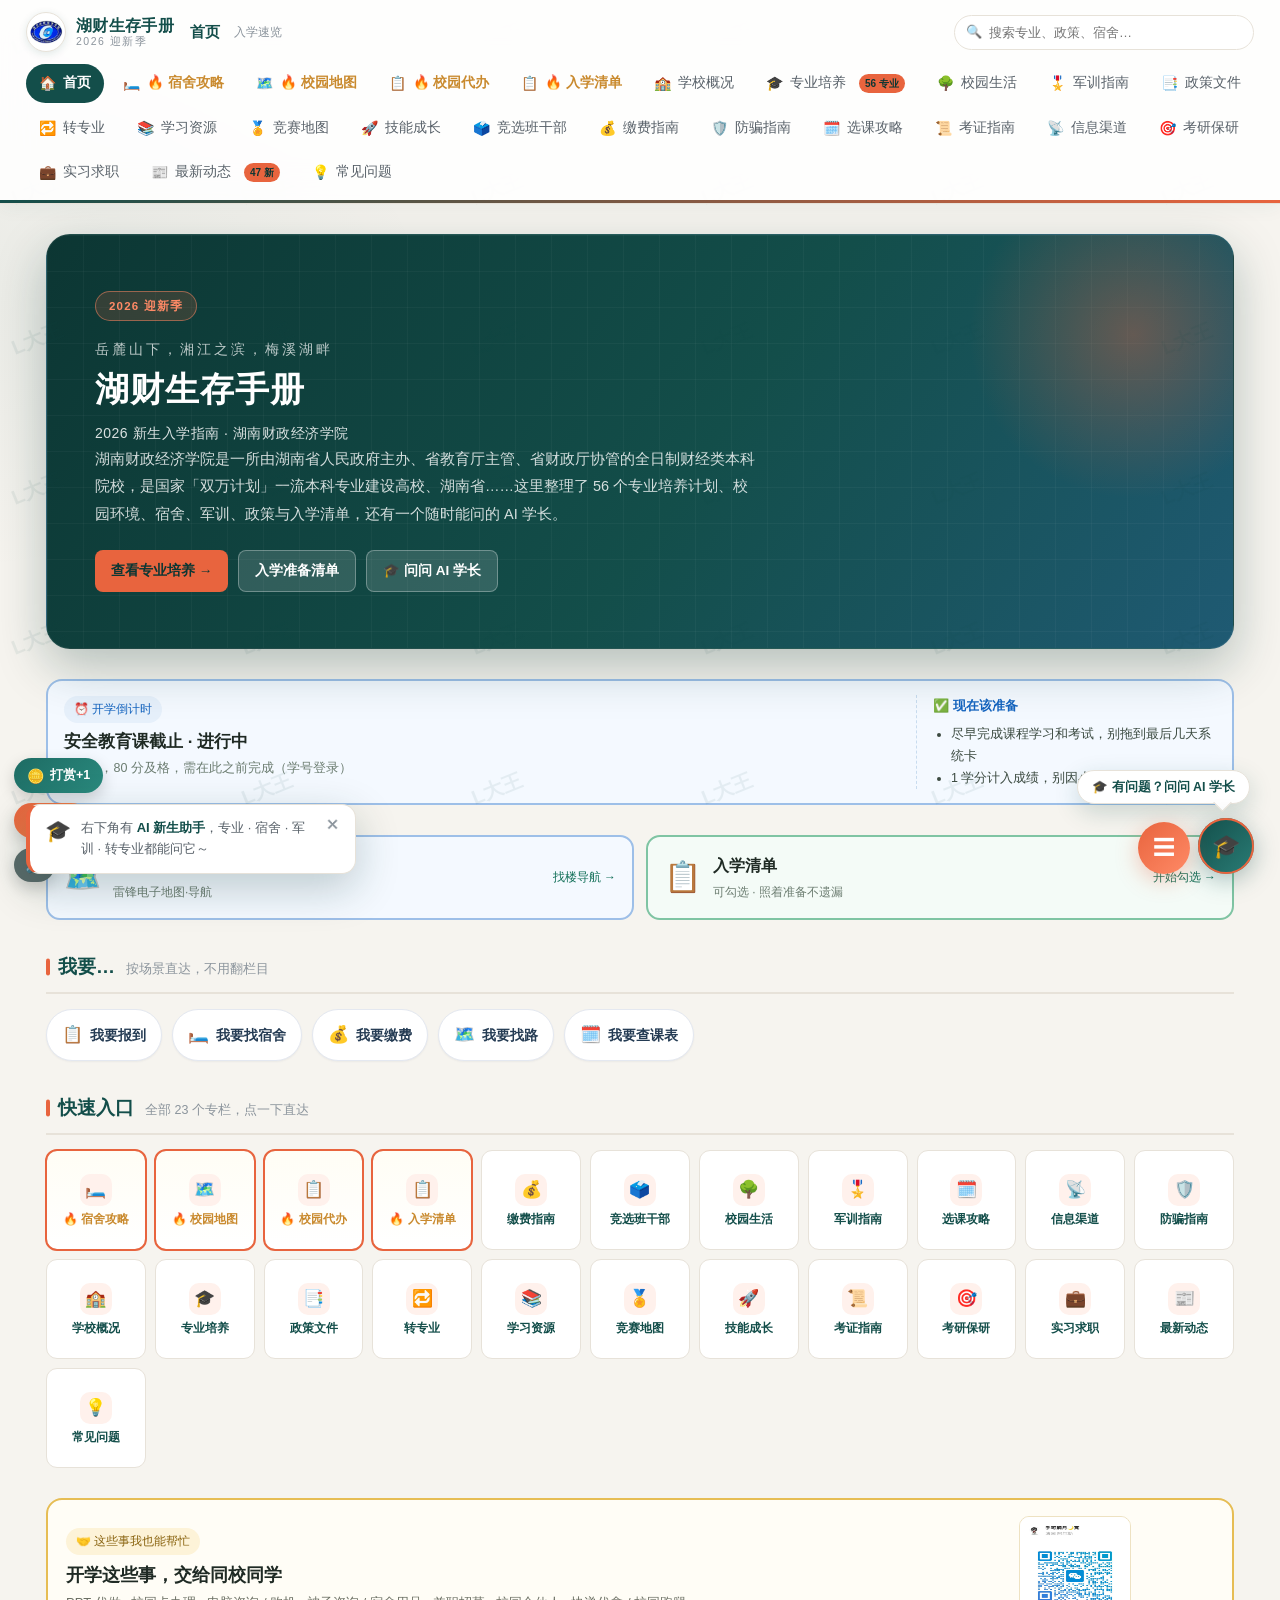
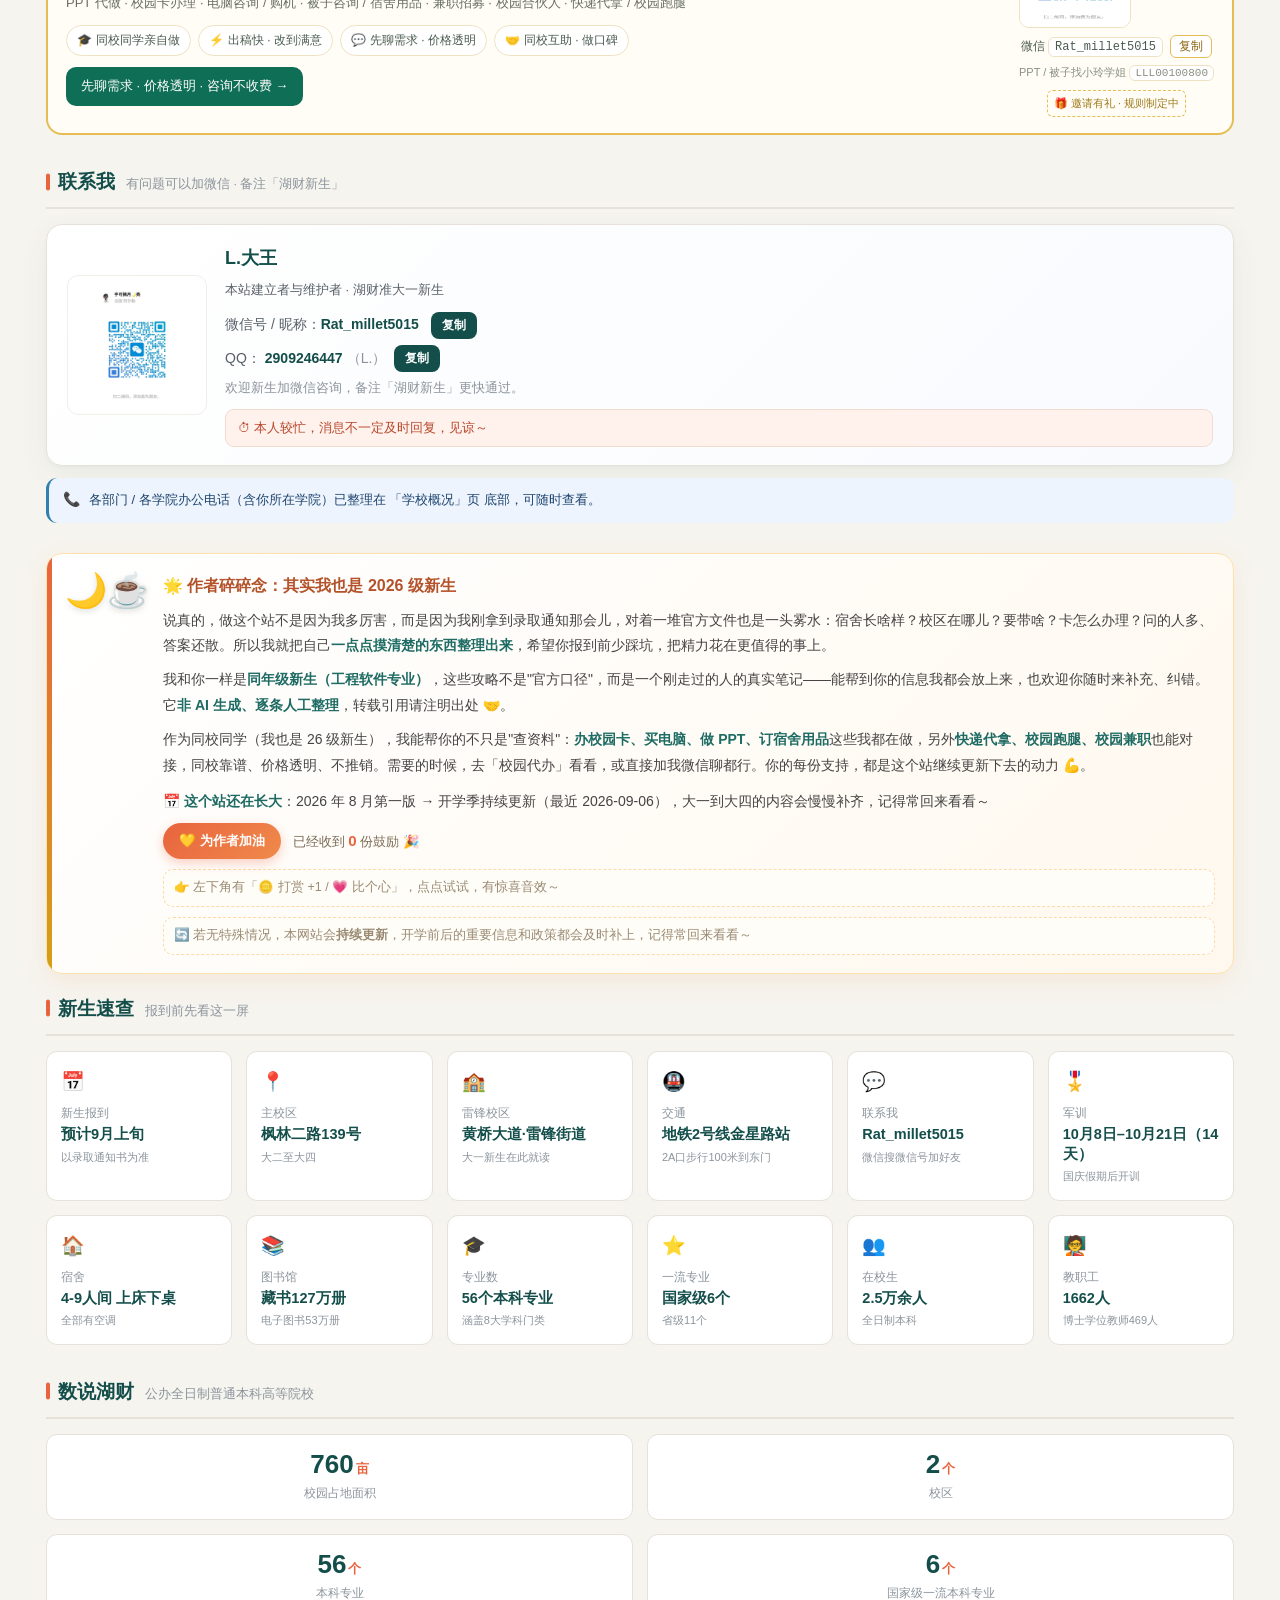
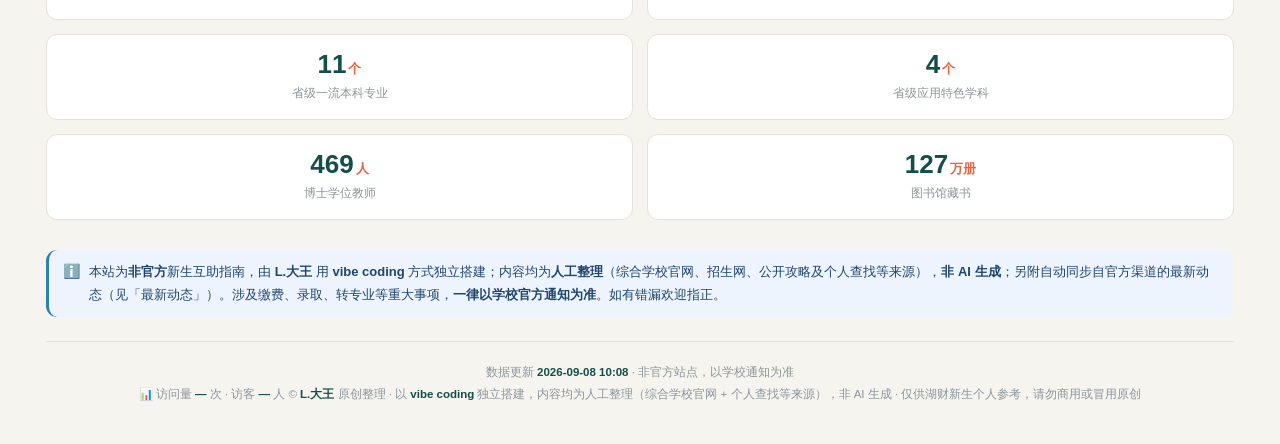
==== commit 25c997ad: "湖财新生入学指南 - 完整网站内容" ====
--- a/index.html
+++ b/index.html
@@ -69,7 +69,6 @@
     <section class="page" id="p-map"></section>
     <section class="page" id="p-checklist"></section>
     <section class="page" id="p-training"></section>
-    <section class="page" id="p-laptop"></section>
     <section class="page" id="p-policies"></section>
     <section class="page" id="p-resources"></section>
     <section class="page" id="p-course"></section>
@@ -86,7 +85,6 @@
     <section class="page" id="p-classCampaign"></section>
     <section class="page" id="p-fees"></section>
     <section class="page" id="p-antiScam"></section>
-    <section class="page" id="p-cards"></section>
     <footer class="site-foot">
       数据更新 <b id="upd">—</b> · 非官方站点，以学校通知为准<br>
       <span id="bz">📊 访问量 <b id="busuanzi_value_site_pv">—</b> 次 · 访客 <b id="busuanzi_value_site_uv">—</b> 人</span>
@@ -195,15 +193,15 @@
   </div>
 </div>
 
-<script src="assets/js/kb.js?v=20260908l"></script>
+<script src="assets/js/kb.js?v=2026090810a"></script>
 <script src="assets/js/collector.js?v=20260814"></script>
-<script src="assets/js/render.js?v=20260908t"></script>
+<script src="assets/js/render.js?v=2026090810b"></script>
 <script src="assets/vendor/leaflet.js?v=1.9.4"></script>
 <script src="assets/js/leifengmap.js?v=20260906j"></script>
 <script src="assets/js/around.js?v=20260906f"></script>
 <script src="assets/js/map.js?v=20260906g"></script>
-<script src="assets/js/ai.js?v=20260814"></script>
-<script src="assets/js/app.js?v=20260908n"></script>
+<script src="assets/js/ai.js?v=2026090810d"></script>
+<script src="assets/js/app.js?v=2026090810c"></script>
 <script src="assets/js/reward.js?v=20260814"></script>
 <script src="assets/js/ui.js?v=20260814"></script>
 <script>
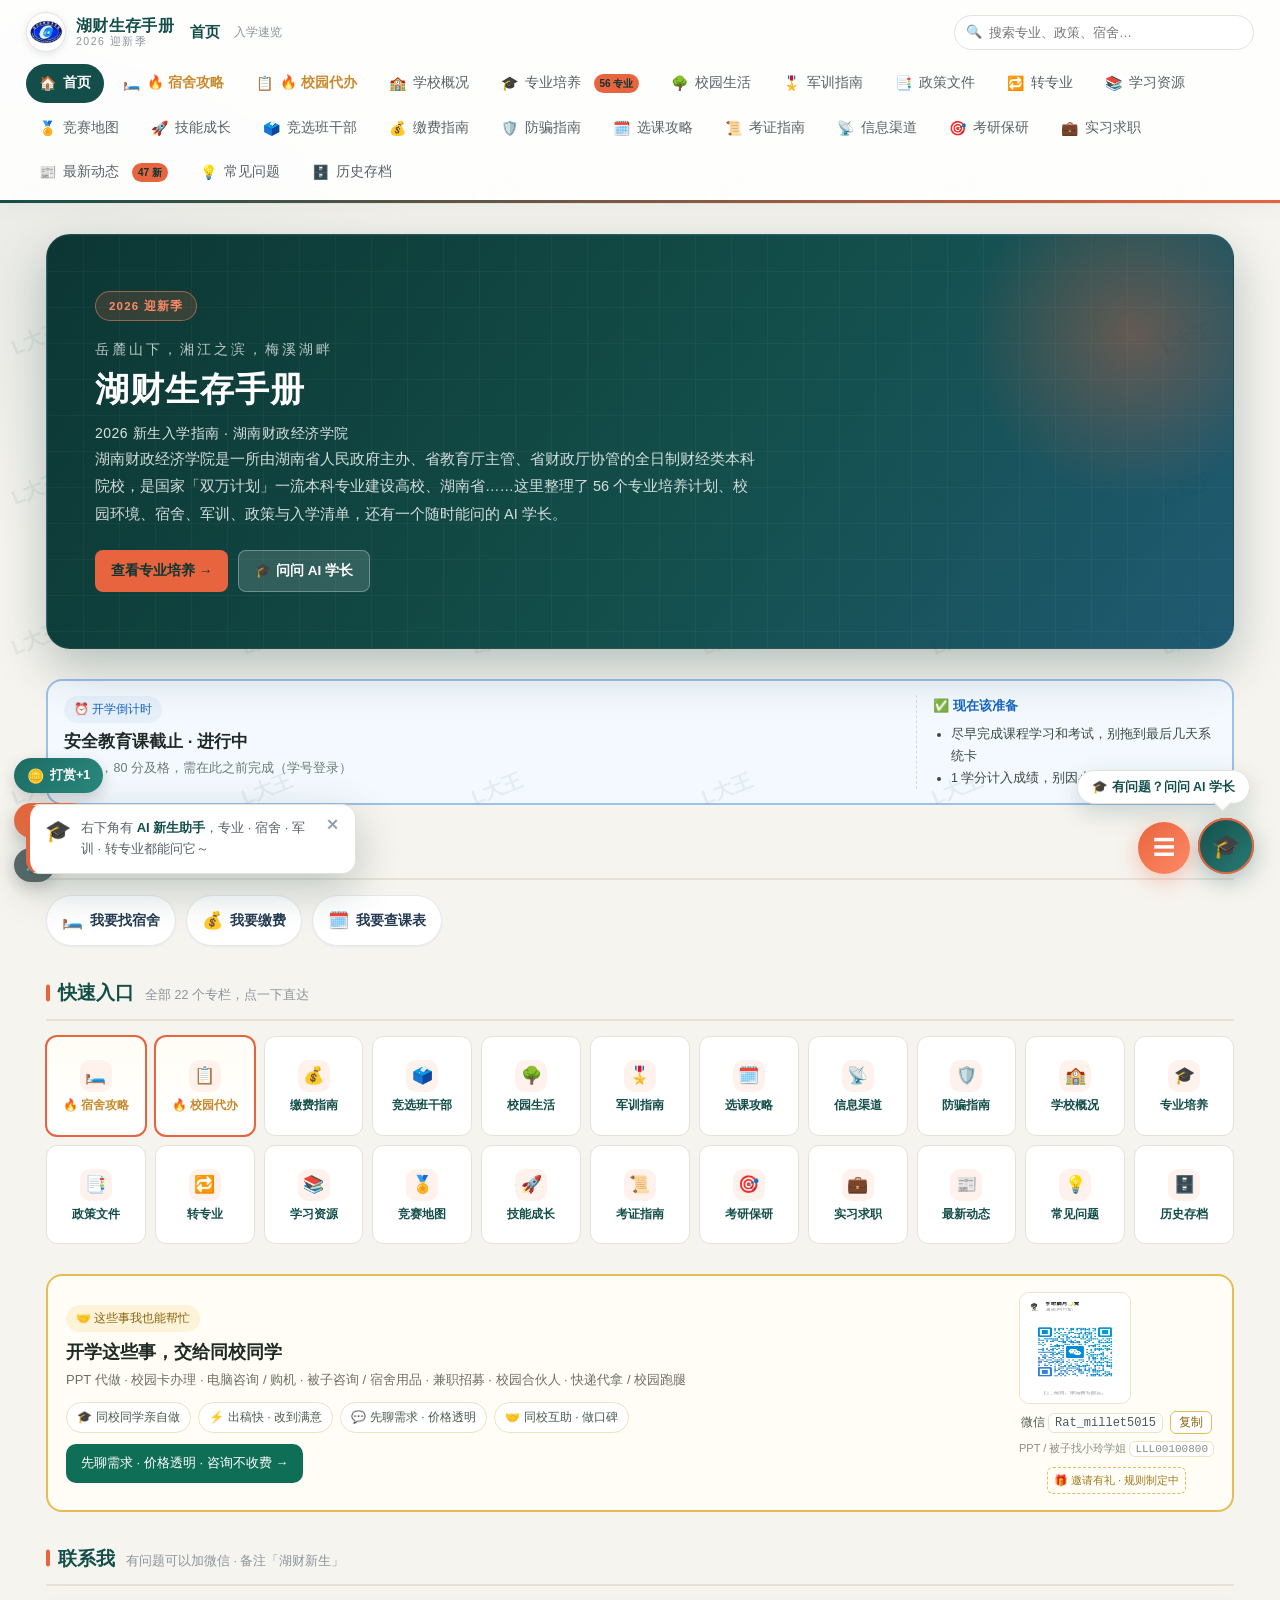
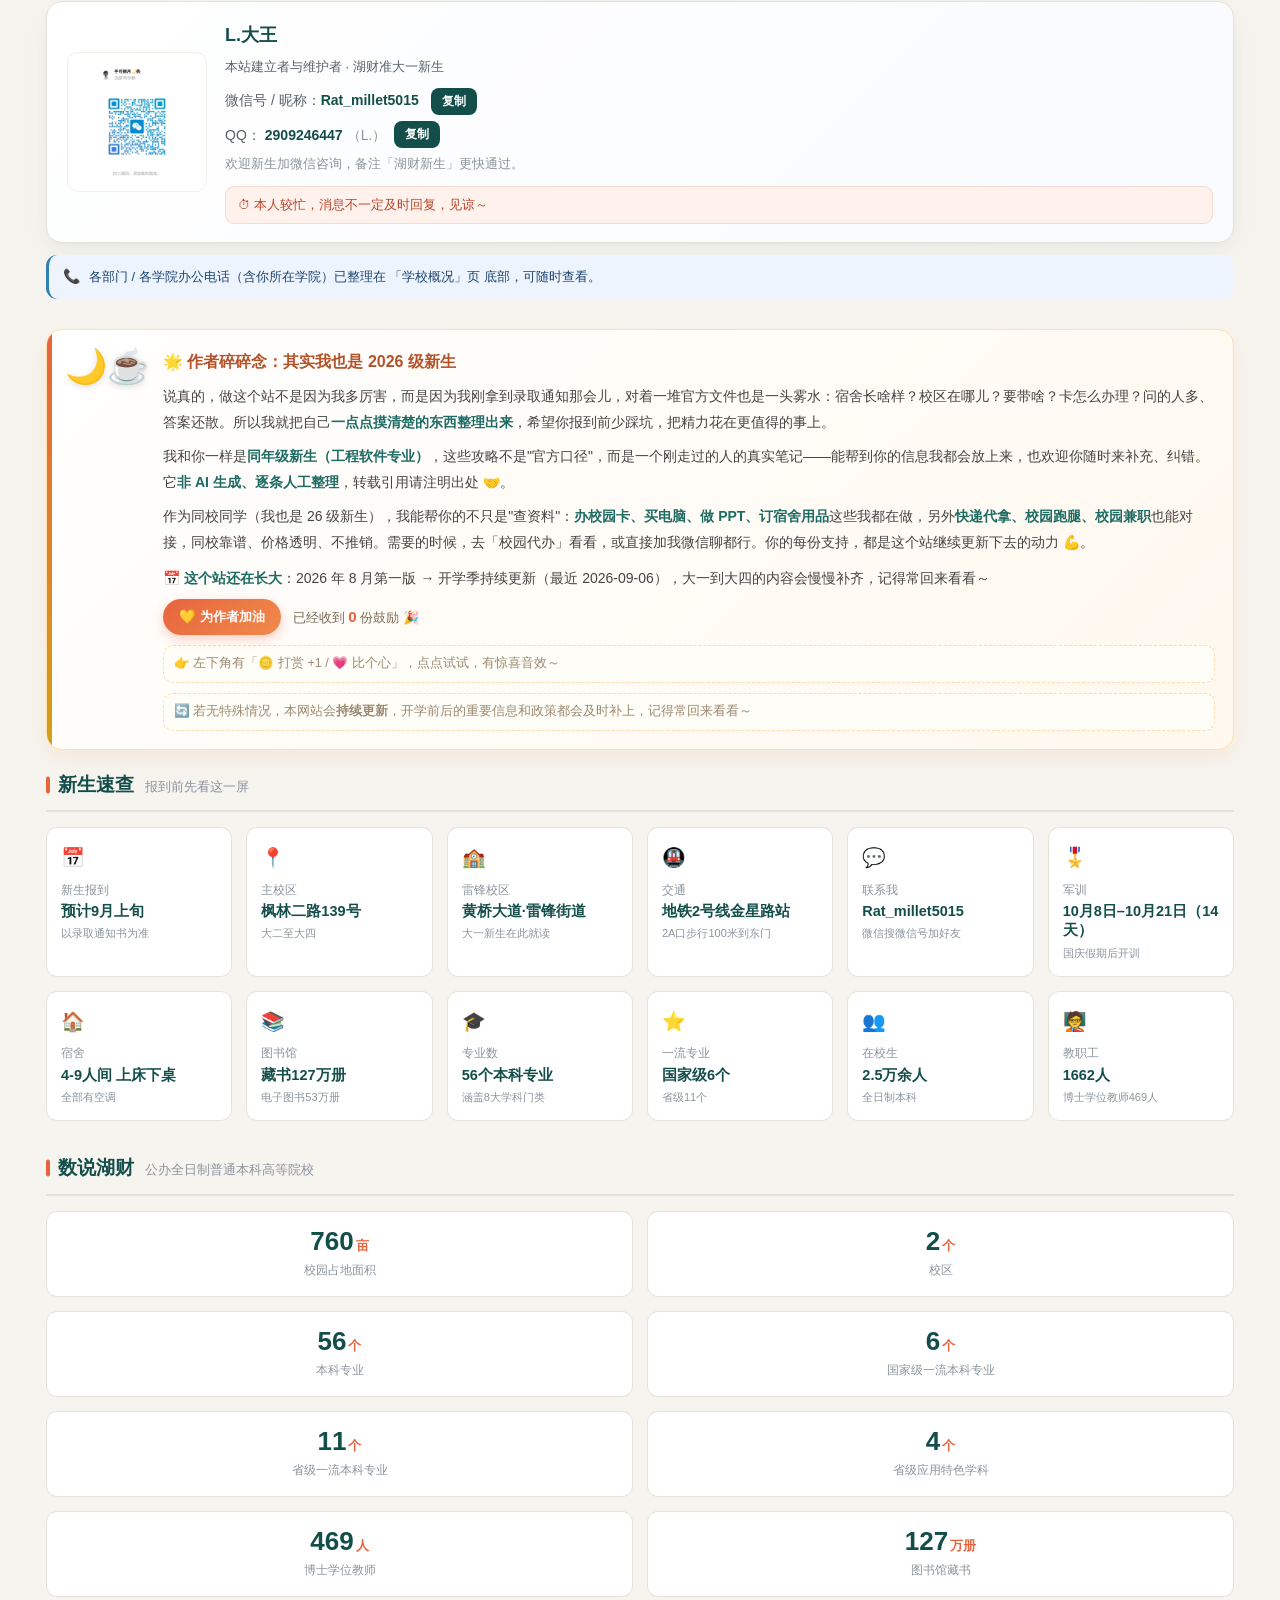
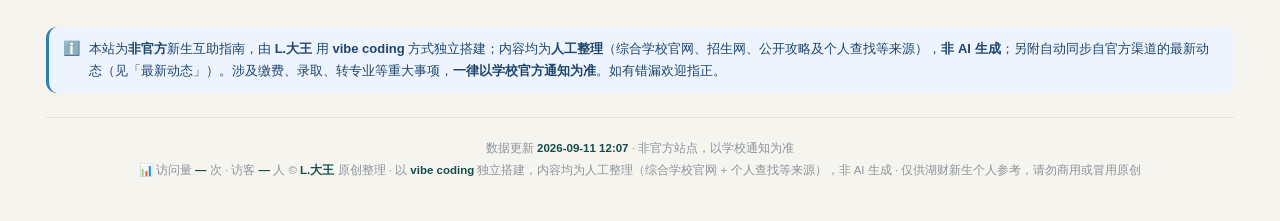
==== commit ae4f7b36: "湖财新生入学指南 - 完整网站内容" ====
--- a/index.html
+++ b/index.html
@@ -8,27 +8,12 @@
 <meta name="viewport" content="width=device-width,initial-scale=1,viewport-fit=cover">
 <title>湖财生存手册 · 湖南财政经济学院 2026 新生入学指南</title>
 <meta name="description" content="湖财生存手册（湖南财政经济学院 2026 新生入学指南）：56个专业培养计划、校园环境、宿舍条件、入学准备清单、军训指南、政策文件、校园地图与智能问答助手。">
+<link rel="icon" href="assets/img/hufe_badge.png">
 <link rel="stylesheet" href="assets/vendor/leaflet.css?v=1.9.4">
 <link rel="stylesheet" href="assets/css/style.css?v=20260907a">
-<style>
-  .gate{position:fixed;inset:0;z-index:9999;background:linear-gradient(160deg,#134e4a 0%,#1d6b63 55%,#0f3d3a 100%);display:flex;align-items:center;justify-content:center;}
-  .gate-box{width:min(92vw,360px);background:rgba(255,255,255,.96);border-radius:18px;padding:30px 26px 22px;box-shadow:0 18px 50px rgba(0,0,0,.28);text-align:center;font-family:inherit}
-  .gate-badge{width:62px;height:62px;border-radius:14px;margin-bottom:10px;box-shadow:0 4px 14px rgba(0,0,0,.15)}
-  .gate-tt{font-size:20px;font-weight:800;color:#134e4a}
-  .gate-st{font-size:12.5px;color:#5b6b6a;margin:6px 0 18px;line-height:1.6}
-  .gate-in{width:100%;box-sizing:border-box;padding:12px 14px;border:1.5px solid #cfd9d8;border-radius:11px;font-size:15px;outline:none;transition:.15s}
-  .gate-in:focus{border-color:#e8643e;box-shadow:0 0 0 3px rgba(232,100,62,.15)}
-  .gate-btn{width:100%;margin-top:12px;padding:12px;border:none;border-radius:11px;background:#e8643e;color:#fff;font-size:15px;font-weight:700;cursor:pointer;transition:.15s}
-  .gate-btn:hover{background:#d4542e}
-  .gate-err{color:#c0392b;font-size:12.5px;min-height:18px;margin-top:10px}
-  .gate-foot{font-size:11px;color:#9aa8a6;margin-top:16px}
-  /* 未解锁时隐藏页面内容 */
-</style>
 <script>if(/[?&]clean=1/.test(location.search)){document.documentElement.classList.add("clean");}</script>
 </head>
 <body>
-
-
 
 <div class="ovl" id="ovl"></div>
 
@@ -78,6 +63,7 @@
     <section class="page" id="p-job"></section>
     <section class="page" id="p-feed"></section>
     <section class="page" id="p-faq"></section>
+    <section class="page" id="p-archive"></section>
     <section class="page" id="p-errands"></section>
     <section class="page" id="p-transfer"></section>
     <section class="page" id="p-compete"></section>
@@ -195,13 +181,13 @@
 
 <script src="assets/js/kb.js?v=2026090810a"></script>
 <script src="assets/js/collector.js?v=20260814"></script>
-<script src="assets/js/render.js?v=2026090810b"></script>
+<script src="assets/js/render.js?v=20260911a"></script>
 <script src="assets/vendor/leaflet.js?v=1.9.4"></script>
 <script src="assets/js/leifengmap.js?v=20260906j"></script>
 <script src="assets/js/around.js?v=20260906f"></script>
 <script src="assets/js/map.js?v=20260906g"></script>
 <script src="assets/js/ai.js?v=2026090810d"></script>
-<script src="assets/js/app.js?v=2026090810c"></script>
+<script src="assets/js/app.js?v=20260911a"></script>
 <script src="assets/js/reward.js?v=20260814"></script>
 <script src="assets/js/ui.js?v=20260814"></script>
 <script>
@@ -215,14 +201,6 @@
       setTimeout(hide,9000);
     }
   }
-})();
-</script>
-<script>
-/* 访问口令门已移除（2026-09-06）：站点对新生公开访问 */
-(function(){
-  document.body && document.body.classList.add("unlocked");
-  var gate = document.getElementById("gate");
-  if (gate && gate.parentNode) gate.parentNode.removeChild(gate);
 })();
 </script>
 <script>
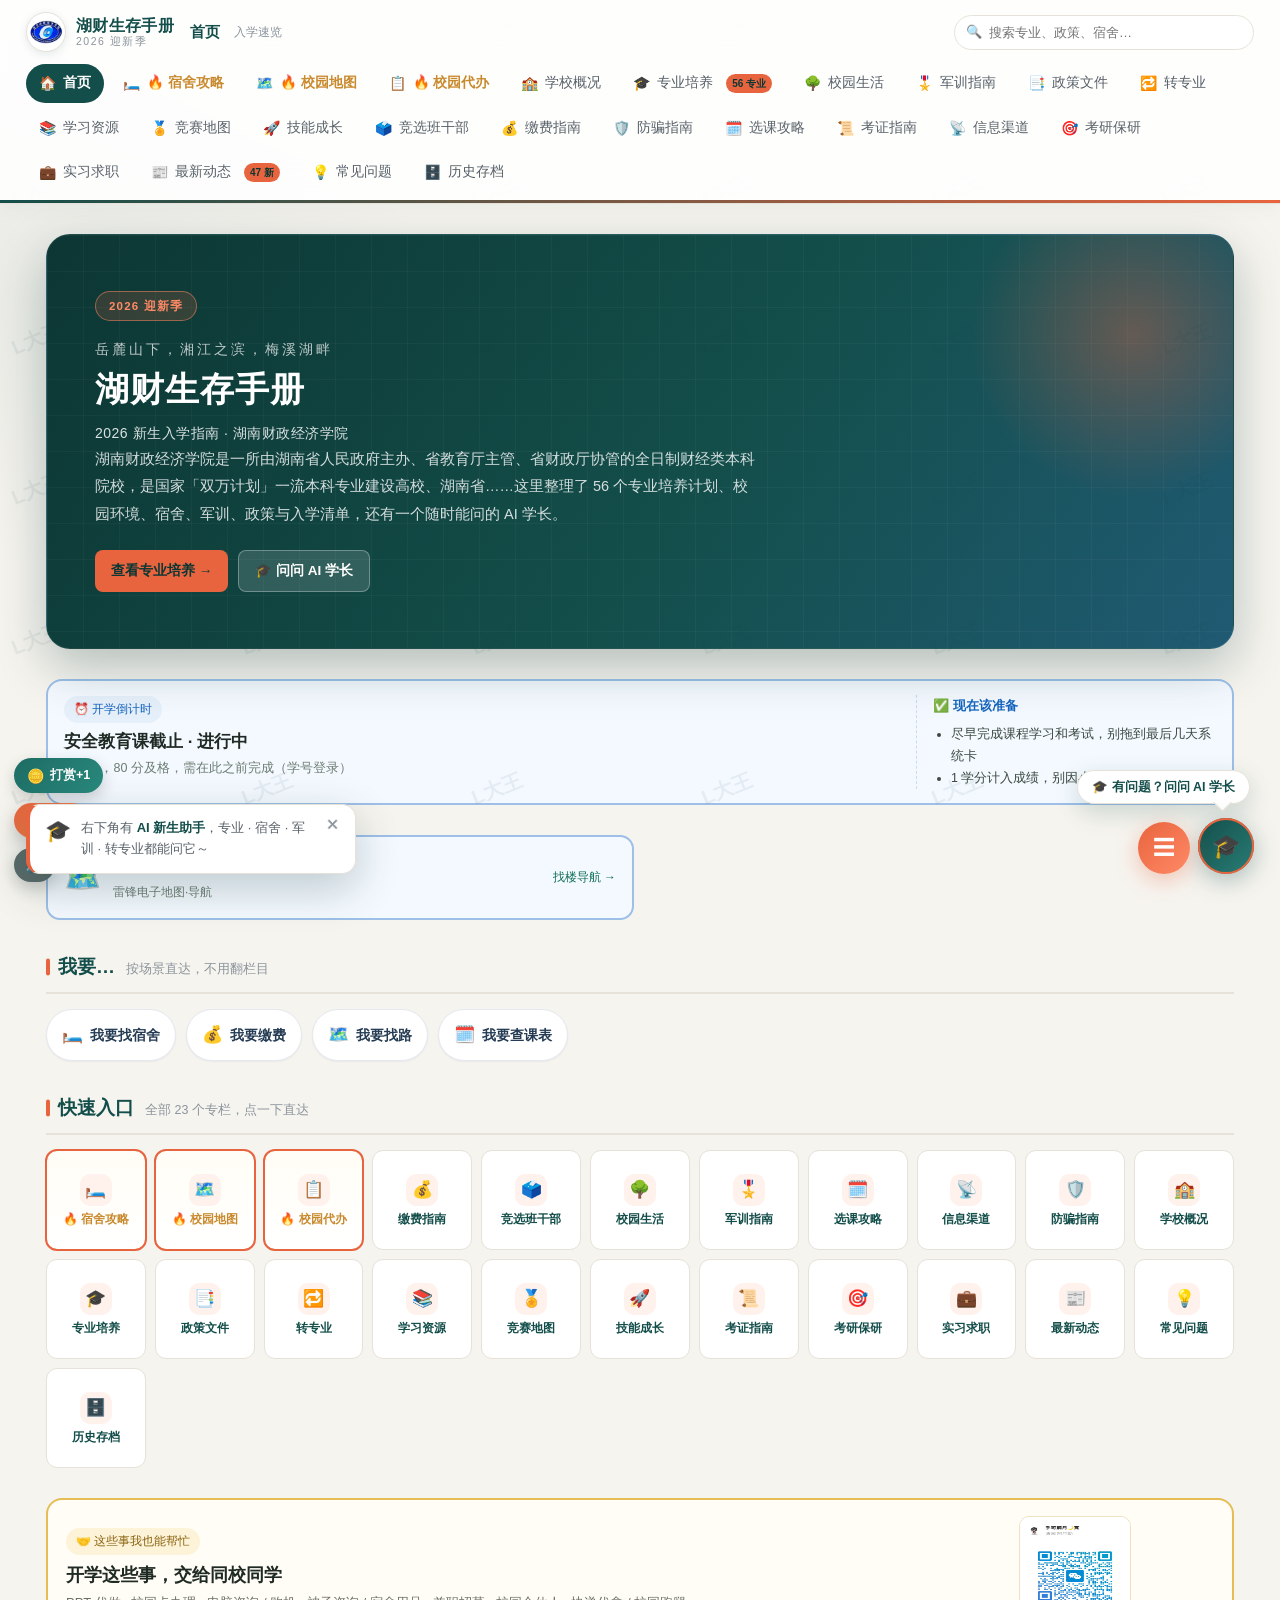
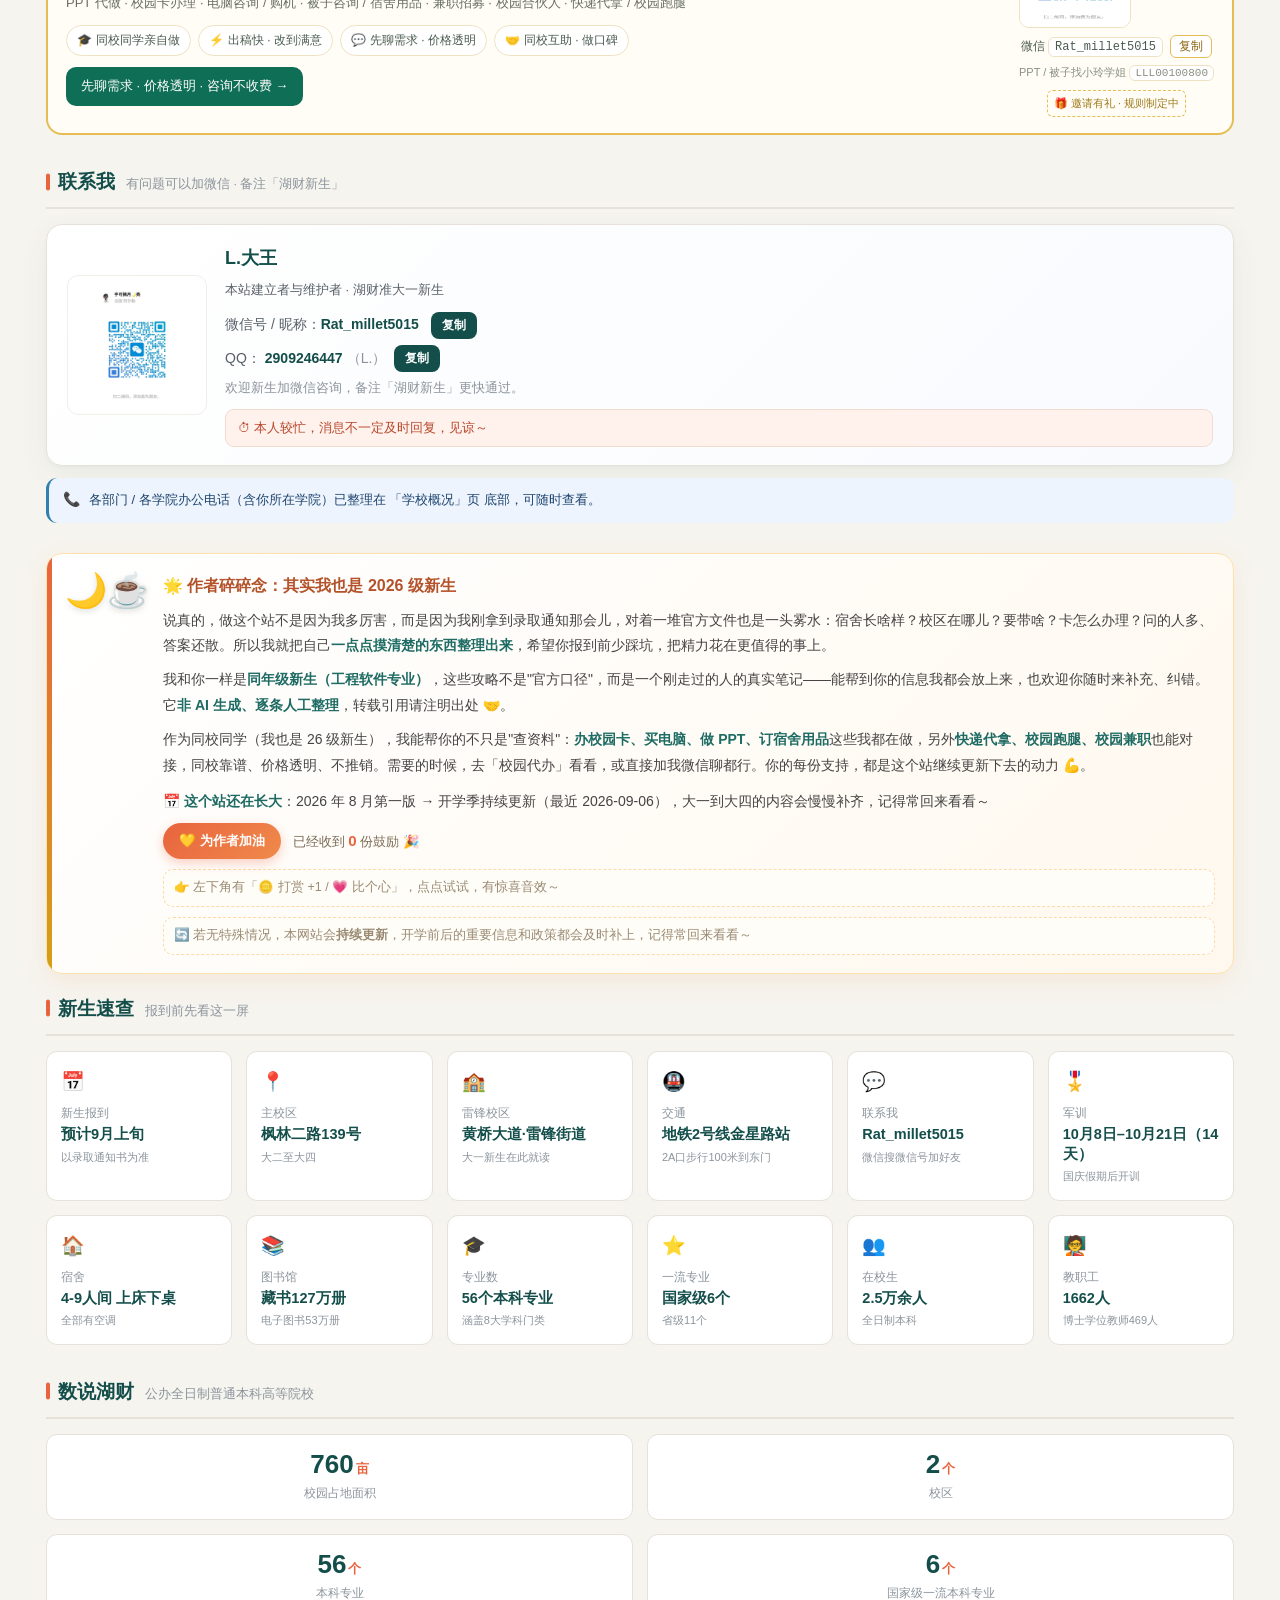
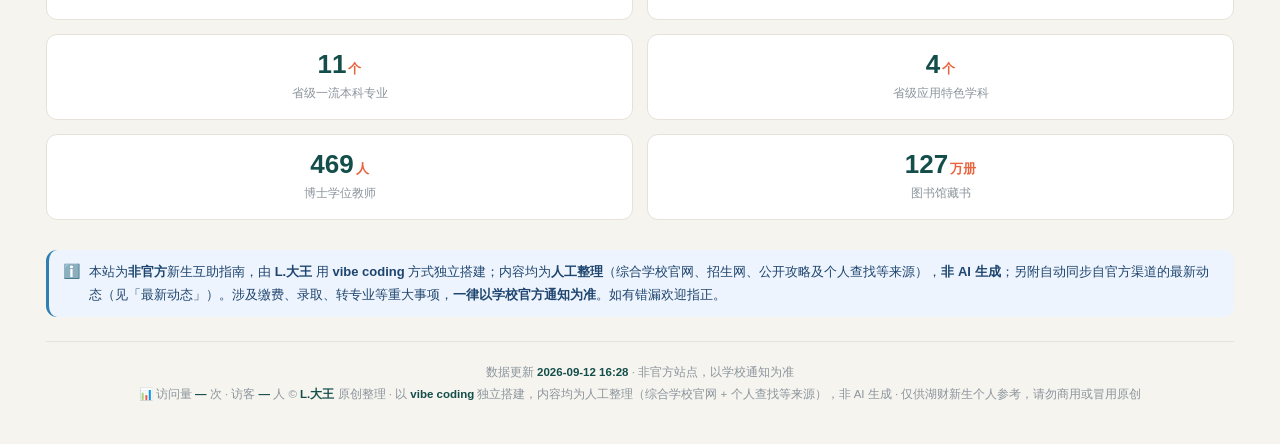
==== commit 77dcb058: "湖财新生入学指南 - 完整网站内容" ====
--- a/index.html
+++ b/index.html
@@ -181,13 +181,13 @@
 
 <script src="assets/js/kb.js?v=2026090810a"></script>
 <script src="assets/js/collector.js?v=20260814"></script>
-<script src="assets/js/render.js?v=20260911a"></script>
+<script src="assets/js/render.js?v=20260912a"></script>
 <script src="assets/vendor/leaflet.js?v=1.9.4"></script>
 <script src="assets/js/leifengmap.js?v=20260906j"></script>
 <script src="assets/js/around.js?v=20260906f"></script>
 <script src="assets/js/map.js?v=20260906g"></script>
 <script src="assets/js/ai.js?v=2026090810d"></script>
-<script src="assets/js/app.js?v=20260911a"></script>
+<script src="assets/js/app.js?v=20260912a"></script>
 <script src="assets/js/reward.js?v=20260814"></script>
 <script src="assets/js/ui.js?v=20260814"></script>
 <script>
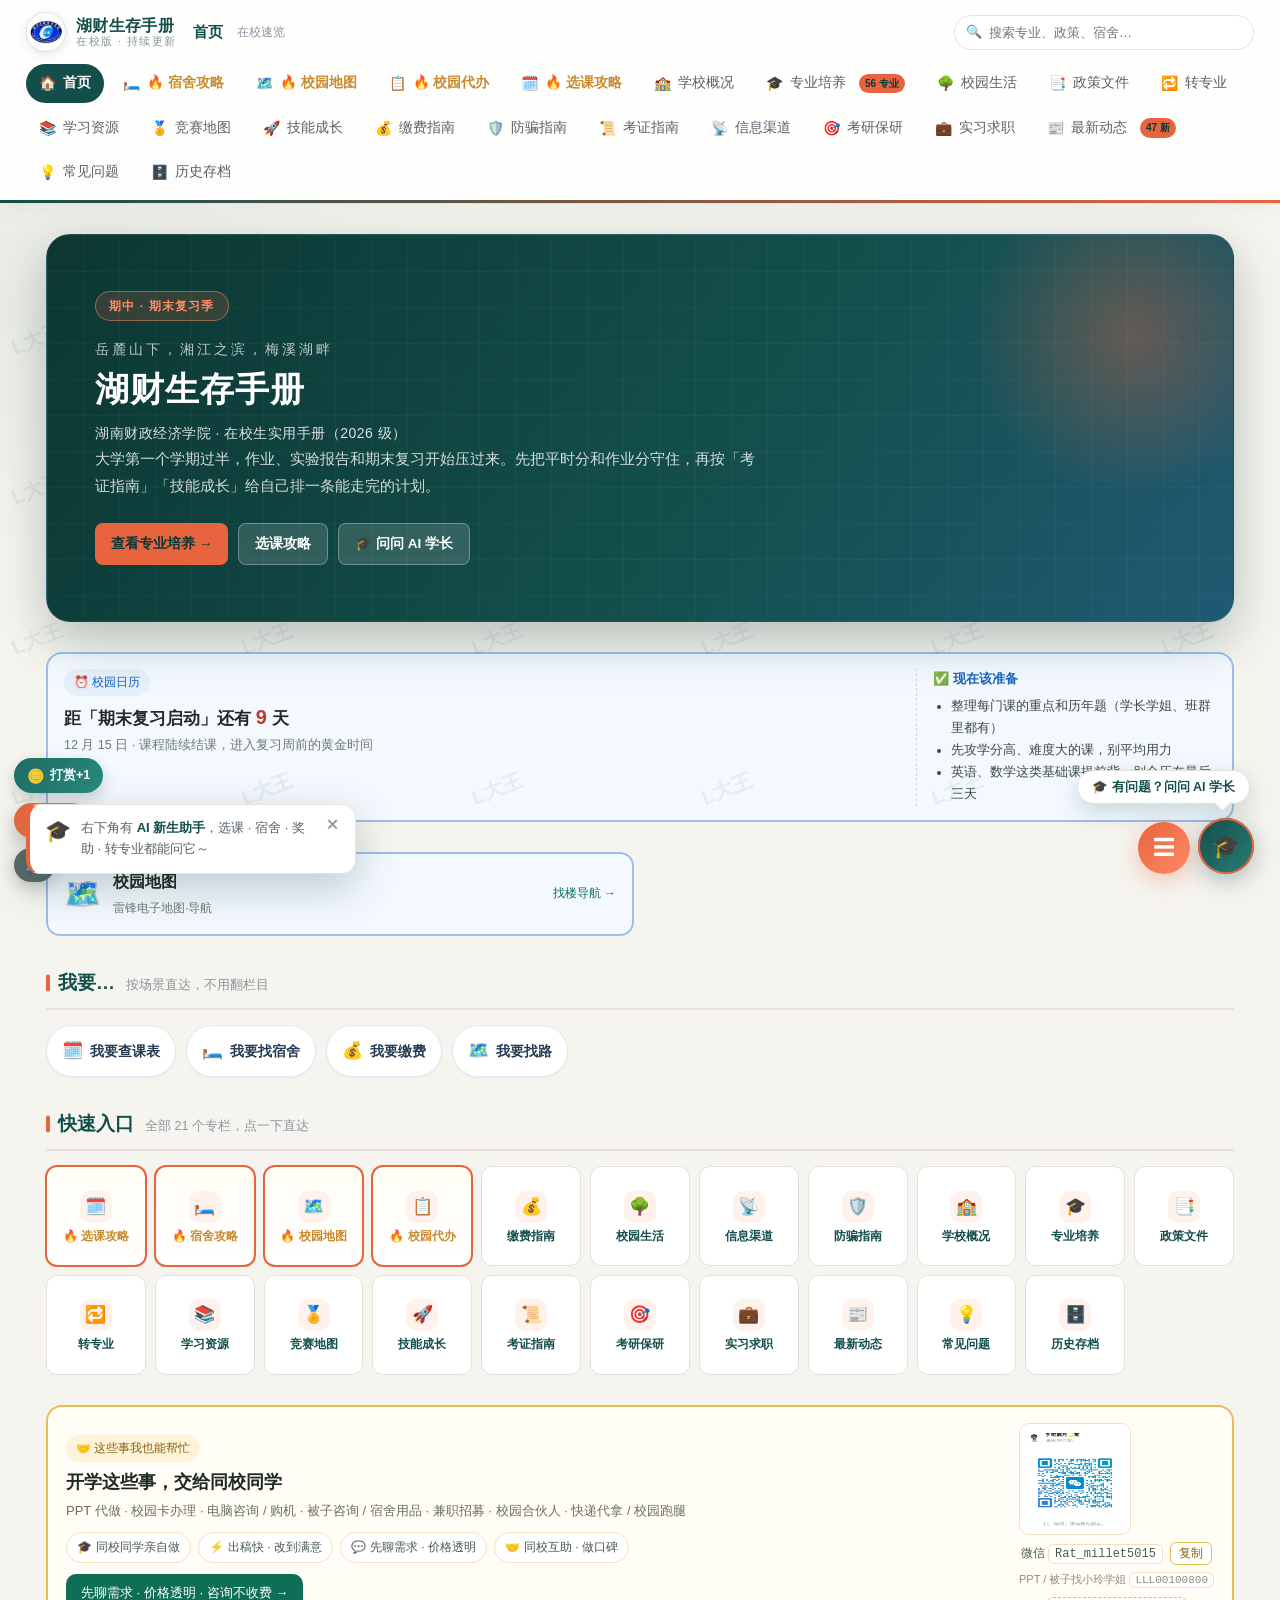
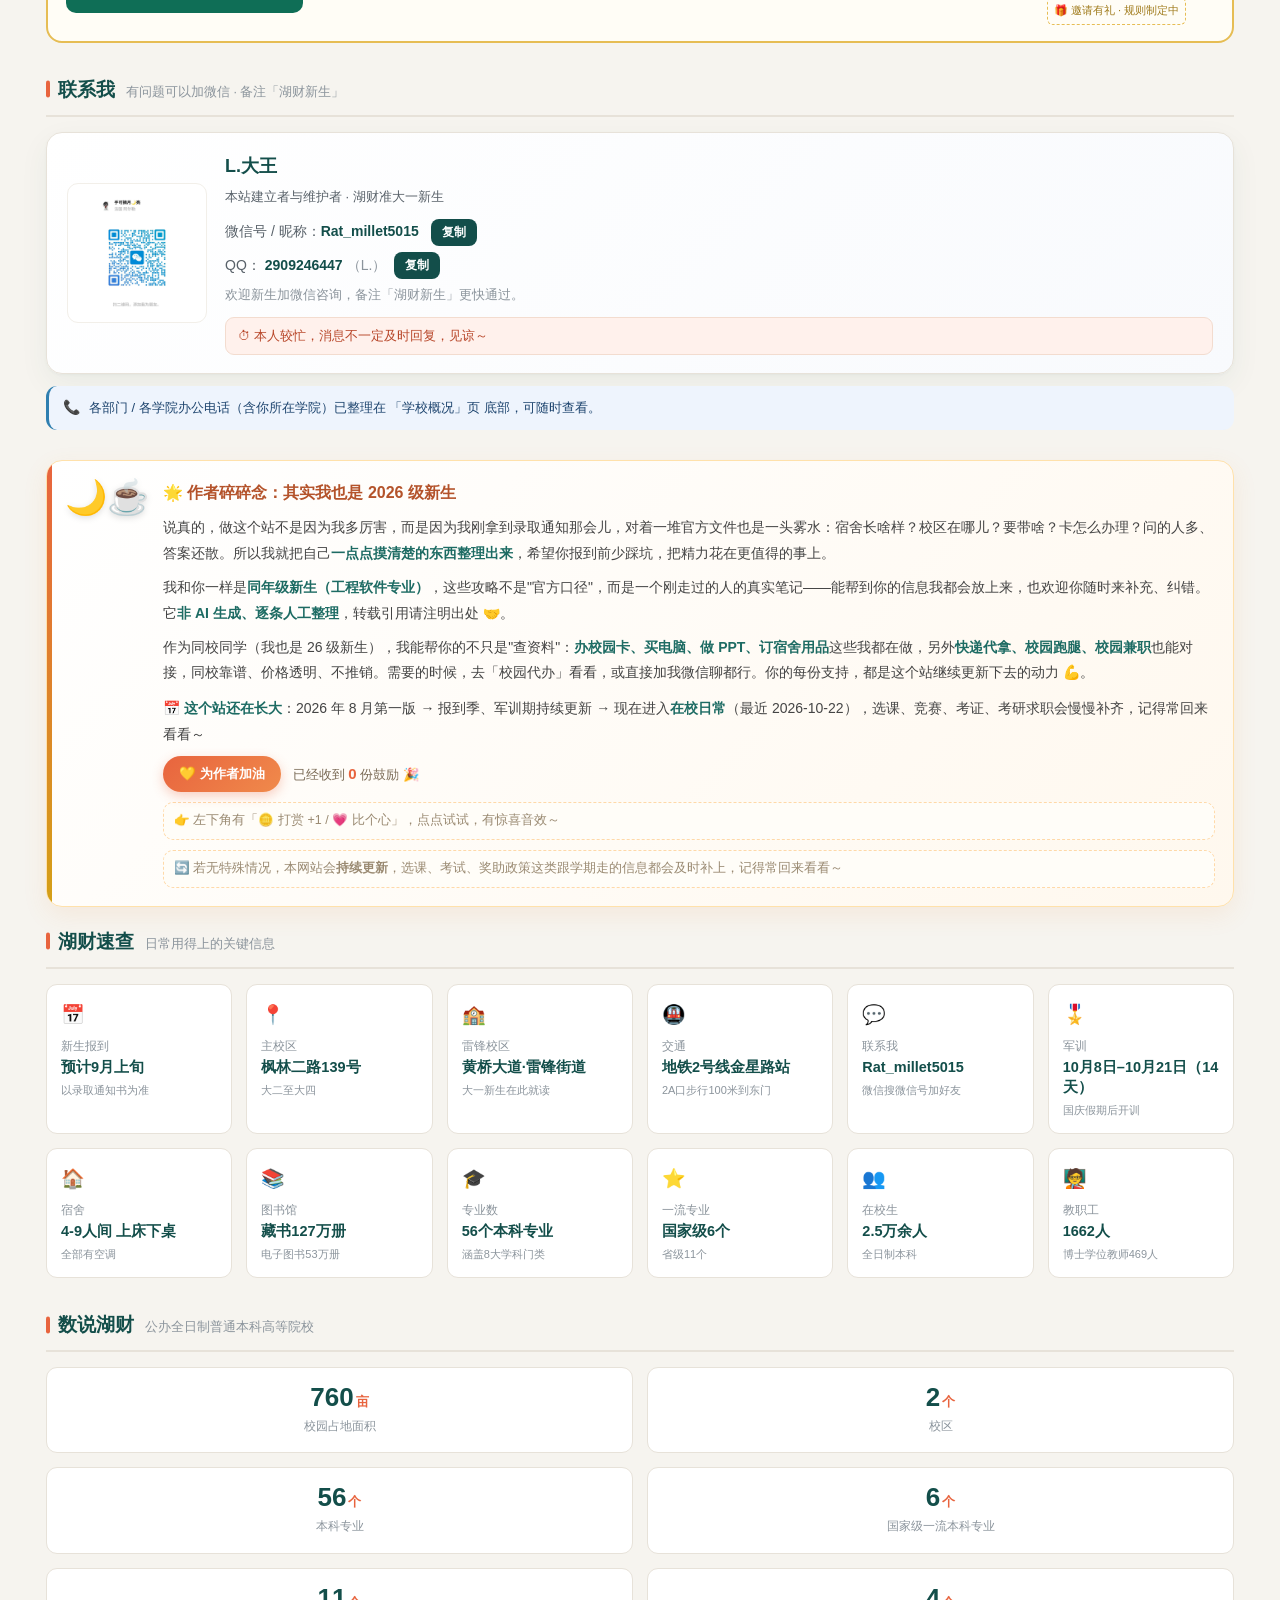
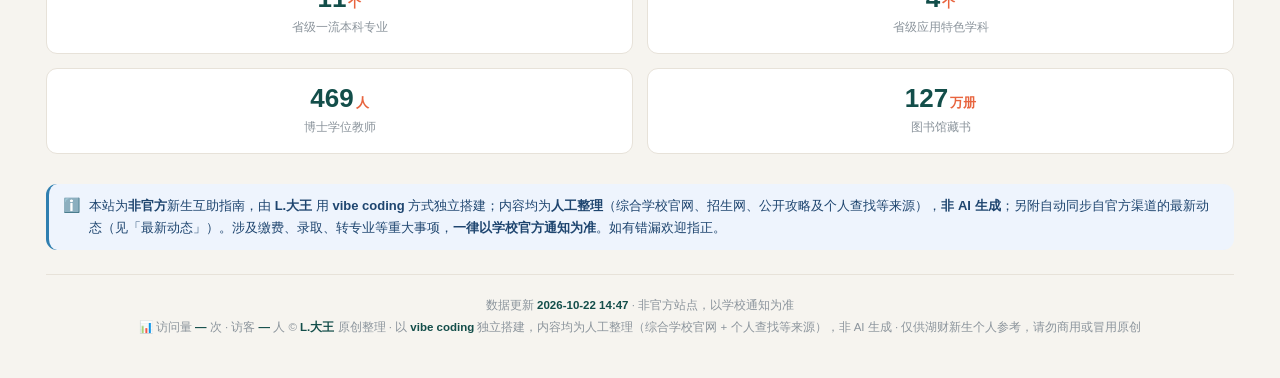
==== commit 1f89e577: "湖财新生入学指南 - 完整网站内容" ====
--- a/index.html
+++ b/index.html
@@ -10,7 +10,7 @@
 <meta name="description" content="湖财生存手册（湖南财政经济学院 2026 新生入学指南）：56个专业培养计划、校园环境、宿舍条件、入学准备清单、军训指南、政策文件、校园地图与智能问答助手。">
 <link rel="icon" href="assets/img/hufe_badge.png">
 <link rel="stylesheet" href="assets/vendor/leaflet.css?v=1.9.4">
-<link rel="stylesheet" href="assets/css/style.css?v=20260907a">
+<link rel="stylesheet" href="assets/css/style.css?v=20261022a">
 <script>if(/[?&]clean=1/.test(location.search)){document.documentElement.classList.add("clean");}</script>
 </head>
 <body>
@@ -28,7 +28,7 @@
       <img src="assets/img/hufe_badge.png" class="brand-badge" alt="湖财校徽">
       <div class="brand-tx">
         <div class="brand-tt">湖财生存手册</div>
-        <div class="brand-st">2026 迎新季</div>
+        <div class="brand-st">在校版 · 持续更新</div>
       </div>
     </div>
     <div class="tb-title" id="pgTitle">首页</div>
@@ -99,7 +99,7 @@
 <!-- 首次访问提示 -->
 <div class="ai-toast" id="aiToast">
   <div class="at-ic">🎓</div>
-  <div class="at-tx">右下角有 <b>AI 新生助手</b>，专业 · 宿舍 · 军训 · 转专业都能问它～</div>
+  <div class="at-tx">右下角有 <b>AI 新生助手</b>，选课 · 宿舍 · 奖助 · 转专业都能问它～</div>
   <button class="at-x" id="aiToastX">✕</button>
 </div>
 <!-- 互动打赏栏 -->
@@ -179,15 +179,15 @@
   </div>
 </div>
 
-<script src="assets/js/kb.js?v=2026090810a"></script>
+<script src="assets/js/kb.js?v=20261022a"></script>
 <script src="assets/js/collector.js?v=20260814"></script>
-<script src="assets/js/render.js?v=20260912a"></script>
+<script src="assets/js/render.js?v=20261022a"></script>
 <script src="assets/vendor/leaflet.js?v=1.9.4"></script>
 <script src="assets/js/leifengmap.js?v=20260906j"></script>
 <script src="assets/js/around.js?v=20260906f"></script>
 <script src="assets/js/map.js?v=20260906g"></script>
 <script src="assets/js/ai.js?v=2026090810d"></script>
-<script src="assets/js/app.js?v=20260912a"></script>
+<script src="assets/js/app.js?v=20261022a"></script>
 <script src="assets/js/reward.js?v=20260814"></script>
 <script src="assets/js/ui.js?v=20260814"></script>
 <script>
--- a/assets/css/style.css
+++ b/assets/css/style.css
@@ -909,3 +909,25 @@
 
 /* 地图加载占位（图未下完前给底色，不再像"图没了"） */
 .lf-map{background:#e9eef2 url('data:image/svg+xml;utf8,<svg xmlns="http://www.w3.org/2000/svg" width="40" height="40"><text x="50%" y="50%" font-size="11" fill="%239bb" text-anchor="middle" dominant-baseline="middle">地图加载中…</text></svg>') center/160px no-repeat}
+
+/* ---------- 历史存档：阶段性内容列表 ---------- */
+.arc-list{display:flex;flex-direction:column;gap:10px}
+.arc-i{display:flex;align-items:center;gap:14px;background:#fff;border:1px solid var(--line);border-radius:var(--r-s);
+  padding:14px 16px;cursor:pointer;transition:.18s;position:relative;overflow:hidden}
+.arc-i::after{content:"";position:absolute;left:0;top:0;bottom:0;width:3px;background:var(--gold);opacity:0;transition:.18s}
+.arc-i:hover{transform:translateY(-1px);box-shadow:var(--sh-h);border-color:#cdd8ea}
+.arc-i:hover::after{opacity:1}
+.arc-ic{width:42px;height:42px;flex-shrink:0;border-radius:12px;display:grid;place-items:center;font-size:20px;
+  background:var(--gold-bg);border:1px solid #f6ded4}
+.arc-tx{flex:1;min-width:0}
+.arc-tt{font-size:14px;font-weight:700;color:var(--navy);display:flex;align-items:center;gap:8px;flex-wrap:wrap}
+.arc-ss{font-size:12px;color:var(--tx3);margin-top:2px}
+.arc-bd{font-size:10px;font-weight:600;color:#fff;background:var(--green);border-radius:20px;padding:1px 8px;line-height:1.6}
+.arc-go{font-size:12px;color:var(--tx3);flex-shrink:0;transition:.18s}
+.arc-i:hover .arc-go{color:var(--gold)}
+.arc-i.arc-on{background:linear-gradient(180deg,#fbfffd,#fff);border-color:#bfe3d0}
+@media(max-width:640px){
+  .arc-go{display:none}
+  .arc-i{padding:12px}
+  .arc-ic{width:36px;height:36px;font-size:17px}
+}
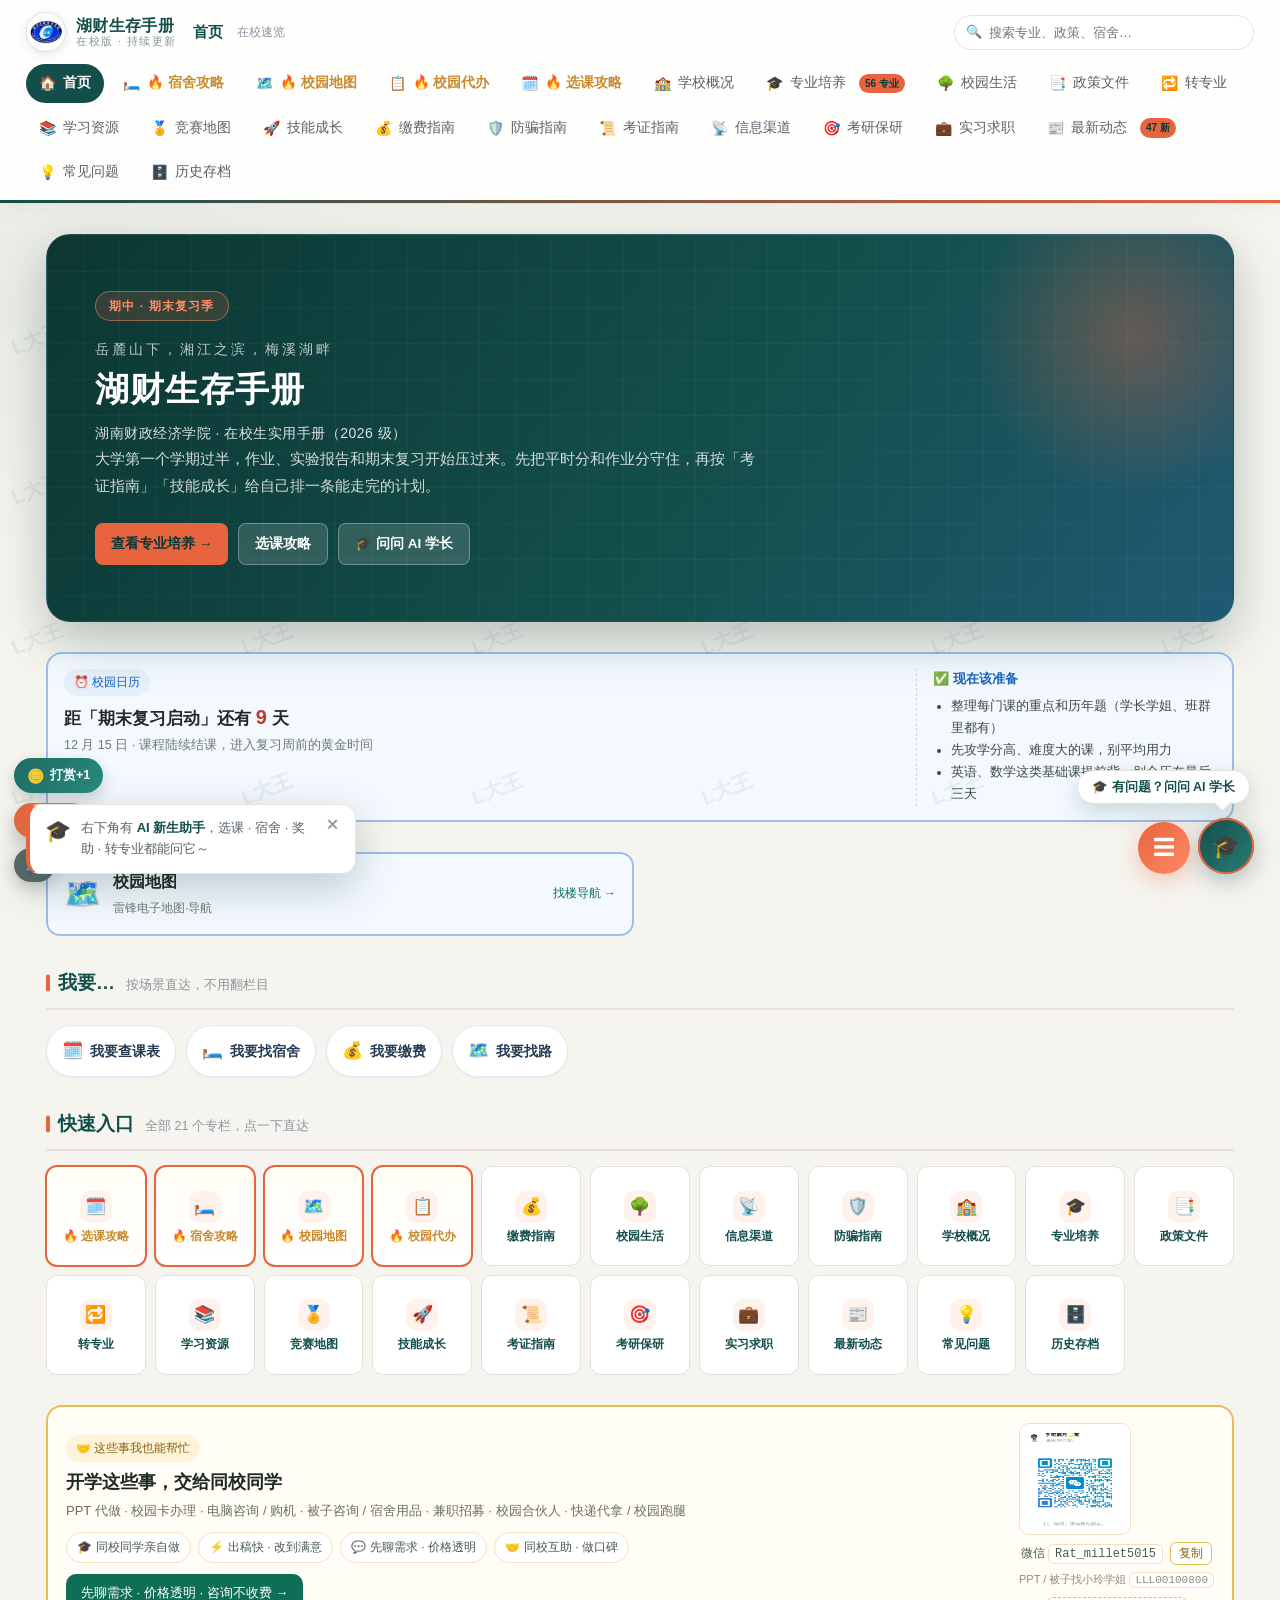
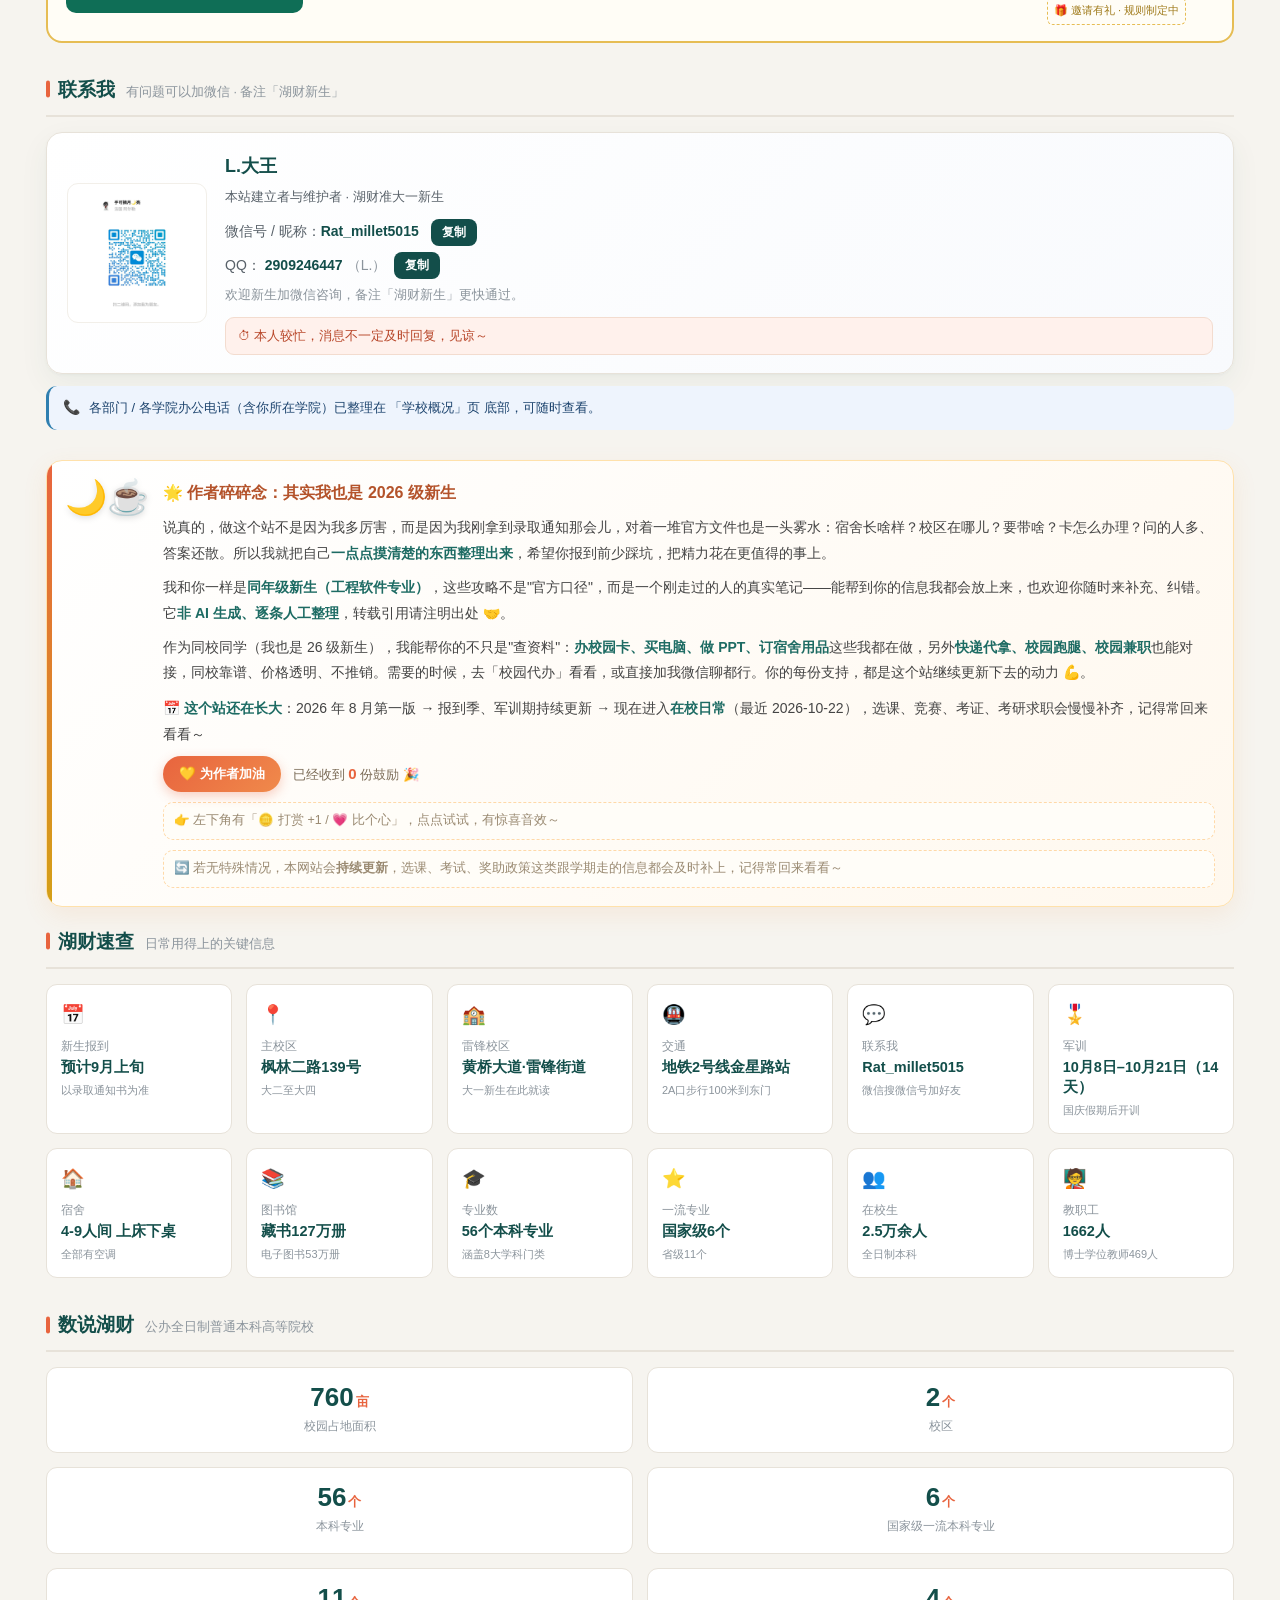
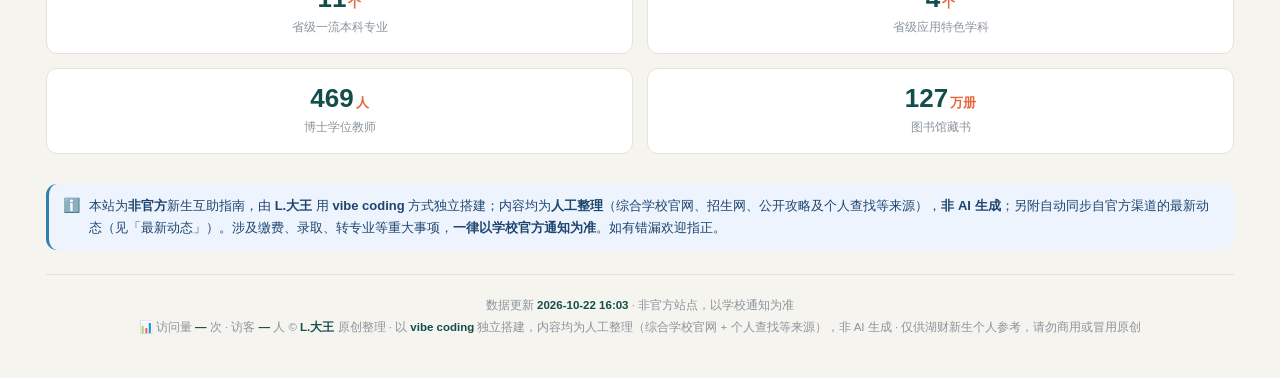
==== commit 251a515c: "湖财新生入学指南 - 完整网站内容" ====
--- a/index.html
+++ b/index.html
@@ -1,253 +1,253 @@
-<!DOCTYPE html>
-<html lang="zh-CN">
-<head>
-<meta charset="UTF-8">
-<meta http-equiv="Cache-Control" content="no-cache, no-store, must-revalidate">
-<meta http-equiv="Pragma" content="no-cache">
-<meta http-equiv="Expires" content="0">
-<meta name="viewport" content="width=device-width,initial-scale=1,viewport-fit=cover">
-<title>湖财生存手册 · 湖南财政经济学院 2026 新生入学指南</title>
-<meta name="description" content="湖财生存手册（湖南财政经济学院 2026 新生入学指南）：56个专业培养计划、校园环境、宿舍条件、入学准备清单、军训指南、政策文件、校园地图与智能问答助手。">
-<link rel="icon" href="assets/img/hufe_badge.png">
-<link rel="stylesheet" href="assets/vendor/leaflet.css?v=1.9.4">
-<link rel="stylesheet" href="assets/css/style.css?v=20261022a">
-<script>if(/[?&]clean=1/.test(location.search)){document.documentElement.classList.add("clean");}</script>
-</head>
-<body>
-
-<div class="ovl" id="ovl"></div>
-
-<!-- 水印 -->
-<div class="wm" aria-hidden="true"></div>
-
-<!-- 顶部导航（横向） -->
-<header class="topbar" id="header">
-  <div class="tb-row1">
-    <button class="tb-menu" id="menuBtn">☰</button>
-    <div class="brand" onclick="go('home');return false">
-      <img src="assets/img/hufe_badge.png" class="brand-badge" alt="湖财校徽">
-      <div class="brand-tx">
-        <div class="brand-tt">湖财生存手册</div>
-        <div class="brand-st">在校版 · 持续更新</div>
-      </div>
-    </div>
-    <div class="tb-title" id="pgTitle">首页</div>
-    <div class="tb-sub" id="pgSub"></div>
-    <div class="tb-search">
-      <span class="si">🔍</span>
-      <input type="text" id="gs" placeholder="搜索专业、政策、宿舍…" autocomplete="off">
-      <div class="sug" id="sug"></div>
-    </div>
-  </div>
-  <nav class="tb-nav" id="nav"></nav>
-</header>
-
-<!-- 主区域 -->
-<div class="main">
-  <div class="content">
-    <section class="page on" id="p-home"></section>
-    <section class="page" id="p-about"></section>
-    <section class="page" id="p-majors"></section>
-    <section class="page" id="p-engsoft"></section>
-    <section class="page" id="p-campus"></section>
-    <section class="page" id="p-dorm"></section>
-    <section class="page" id="p-map"></section>
-    <section class="page" id="p-checklist"></section>
-    <section class="page" id="p-training"></section>
-    <section class="page" id="p-policies"></section>
-    <section class="page" id="p-resources"></section>
-    <section class="page" id="p-course"></section>
-    <section class="page" id="p-cert"></section>
-    <section class="page" id="p-channels"></section>
-    <section class="page" id="p-postgrad"></section>
-    <section class="page" id="p-job"></section>
-    <section class="page" id="p-feed"></section>
-    <section class="page" id="p-faq"></section>
-    <section class="page" id="p-archive"></section>
-    <section class="page" id="p-errands"></section>
-    <section class="page" id="p-transfer"></section>
-    <section class="page" id="p-compete"></section>
-    <section class="page" id="p-skills"></section>
-    <section class="page" id="p-classCampaign"></section>
-    <section class="page" id="p-fees"></section>
-    <section class="page" id="p-antiScam"></section>
-    <footer class="site-foot">
-      数据更新 <b id="upd">—</b> · 非官方站点，以学校通知为准<br>
-      <span id="bz">📊 访问量 <b id="busuanzi_value_site_pv">—</b> 次 · 访客 <b id="busuanzi_value_site_uv">—</b> 人</span>
-      <script async src="https://busuanzi.ibruce.info/busuanzi/2.3/busuanzi.pure.mini.js"></script>
-
-      © <b>L.大王</b> 原创整理 · 以 <b>vibe coding</b> 独立搭建，内容均为人工整理（综合学校官网 + 个人查找等来源），非 AI 生成 · 仅供湖财新生个人参考，请勿商用或冒用原创
-    </footer>
-  </div>
-</div>
-
-<!-- 专业详情弹窗 -->
-<div class="modal" id="modal">
-  <div class="mbox" id="mbox"></div>
-</div>
-
-<!-- 右下角快速入口（镜像顶部导航） -->
-<div class="qk-panel" id="qkPanel"></div>
-<div class="qk-fab" id="qkFab" title="快速入口">☰</div>
-
-<!-- AI 助手提示 -->
-<div class="ai-hint" id="aiHint" onclick="if(window.AI)AI.open()">🎓 有问题？问问 AI 学长</div>
-
-<!-- AI 问答 -->
-<button class="fab" id="fab" title="问问 AI 学长"><span class="pulse"></span>🎓</button>
-
-<!-- 首次访问提示 -->
-<div class="ai-toast" id="aiToast">
-  <div class="at-ic">🎓</div>
-  <div class="at-tx">右下角有 <b>AI 新生助手</b>，选课 · 宿舍 · 奖助 · 转专业都能问它～</div>
-  <button class="at-x" id="aiToastX">✕</button>
-</div>
-<!-- 互动打赏栏 -->
-<div class="rw-bar" id="rwBar">
-  <button class="rw-btn reward" id="rewardBtn" title="请作者喝杯咖啡">🪙<span>打赏+1</span></button>
-  <button class="rw-btn heart" id="heartBtn" title="比个心">💗<span>比心</span></button>
-  <button class="rw-btn mute" id="muteBtn" title="音效开关">🔊</button>
-</div>
-
-<div class="chat" id="chat">
-  <div class="ch-h">
-    <div class="av">🎓</div>
-    <div>
-      <div class="tt">湖财 AI 新生助手</div>
-      <div class="st"><span class="dot-s" id="aiDot" style="background:#7ed6a5"></span><span id="aiMode">本地知识库模式</span></div>
-    </div>
-    <div class="acts">
-      <button id="chatCfg" title="设置">⚙</button>
-      <button id="chatBig" title="放大">⛶</button>
-      <button id="chatClr" title="清空">↻</button>
-      <button id="chatX" title="关闭">✕</button>
-    </div>
-  </div>
-  <div class="ch-b" id="chatBody"></div>
-  <div class="ch-f">
-    <div class="ch-in">
-      <textarea id="chatIn" rows="1" placeholder="问点什么，比如「会计学专业学什么」「军训要带啥」…"></textarea>
-      <button class="snd" id="chatSend">➤</button>
-    </div>
-    <div class="ch-tip">基于本站知识库回答 · 重要信息请以学校官方通知为准</div>
-  </div>
-  <!-- 设置面板 -->
-  <div class="cfg" id="cfgPanel">
-    <div class="ch-h" style="background:var(--navy)">
-      <div class="av">⚙</div>
-      <div><div class="tt">AI 引擎设置</div><div class="st">可选接入大模型，获得更自然的回答</div></div>
-      <div class="acts"><button id="cfgBack">✕</button></div>
-    </div>
-    <div class="cfg-b">
-      <div class="sw" id="swLLM">
-        <div class="sb"></div>
-        <div>
-          <div class="st">启用大模型增强（RAG）</div>
-          <div class="sd">关闭时使用内置检索引擎，完全离线可用；开启后会把检索到的知识片段交给大模型润色作答。</div>
-        </div>
-      </div>
-      <div id="llmFields" style="display:none">
-        <div class="fld">
-          <label>API 地址（OpenAI 兼容格式）</label>
-          <input id="cfgUrl" placeholder="https://api.deepseek.com/v1/chat/completions">
-          <div class="hp">支持 DeepSeek / 通义千问 / 智谱 / OpenAI / 本地 Ollama 等任意 OpenAI 兼容接口</div>
-        </div>
-        <div class="fld">
-          <label>API Key</label>
-          <input id="cfgKey" type="password" placeholder="sk-...">
-          <div class="hp">仅保存在你本机浏览器（localStorage），不会上传到任何服务器</div>
-        </div>
-        <div class="fld">
-          <label>模型名称</label>
-          <input id="cfgModel" placeholder="deepseek-chat">
-        </div>
-      </div>
-      <div class="fld">
-        <label>回答风格</label>
-        <select id="cfgStyle">
-          <option value="normal">标准 — 条理清晰，重点突出</option>
-          <option value="short">简洁 — 直接给结论</option>
-          <option value="detail">详细 — 展开说明与建议</option>
-        </select>
-      </div>
-      <button class="btn" id="cfgSave" style="width:100%;justify-content:center">保存设置</button>
-      <div class="note tip" style="margin-top:14px">
-        <span class="ni">ℹ️</span>
-        <div>不配置大模型也能正常使用。内置检索引擎覆盖了本站全部 <b id="kbCount">0</b> 条知识片段，常见问题都能答上来。</div>
-      </div>
-    </div>
-  </div>
-</div>
-
-<script src="assets/js/kb.js?v=20261022a"></script>
-<script src="assets/js/collector.js?v=20260814"></script>
-<script src="assets/js/render.js?v=20261022a"></script>
-<script src="assets/vendor/leaflet.js?v=1.9.4"></script>
-<script src="assets/js/leifengmap.js?v=20260906j"></script>
-<script src="assets/js/around.js?v=20260906f"></script>
-<script src="assets/js/map.js?v=20260906g"></script>
-<script src="assets/js/ai.js?v=2026090810d"></script>
-<script src="assets/js/app.js?v=20261022a"></script>
-<script src="assets/js/reward.js?v=20260814"></script>
-<script src="assets/js/ui.js?v=20260814"></script>
-<script>
-(function(){
-  var t=document.getElementById('aiToast'),x=document.getElementById('aiToastX');
-  if(t&&x){
-    if(!localStorage.getItem('hucai_aihint_seen')){
-      setTimeout(function(){t.classList.add('show');},900);
-      var hide=function(){t.classList.remove('show');try{localStorage.setItem('hucai_aihint_seen','1');}catch(e){}};
-      x.addEventListener('click',hide);
-      setTimeout(hide,9000);
-    }
-  }
-})();
-</script>
-<script>
-/* 右下角快速入口：从顶部导航克隆，点按直达 */
-(function () {
-  function buildQk() {
-    var nav = document.getElementById('nav');
-    var panel = document.getElementById('qkPanel');
-    if (!nav || !panel) return;
-    var items = Array.prototype.slice.call(nav.querySelectorAll('.nav-i')).map(function (n) {
-      var id = n.getAttribute('data-id');
-      var html = (n.innerHTML || '').replace(/<span class="bd"[\s\S]*?<\/span>/, '');
-      return '<div class="qk-i' + (n.classList.contains('hot') ? ' hot' : '') + '" data-id="' + id + '">' + html + '</div>';
-    }).join('');
-    panel.innerHTML = '<div class="qk-h">快速入口 · 点按直达</div><div class="qk-grid">' + items + '</div>';
-    Array.prototype.slice.call(panel.querySelectorAll('.qk-i')).forEach(function (el) {
-      el.addEventListener('click', function () {
-        var id = el.getAttribute('data-id');
-        if (window.go) window.go(id);
-        closeQk();
-      });
-    });
-  }
-  function closeQk() {
-    var p = document.getElementById('qkPanel'); if (p) p.classList.remove('on');
-    var f = document.getElementById('qkFab'); if (f) f.classList.remove('on');
-  }
-  function openQk() {
-    var p = document.getElementById('qkPanel'); if (p) p.classList.add('on');
-    var f = document.getElementById('qkFab'); if (f) f.classList.add('on');
-  }
-  function init() {
-    buildQk();
-    var fab = document.getElementById('qkFab');
-    if (fab) fab.addEventListener('click', function (e) {
-      e.stopPropagation();
-      var p = document.getElementById('qkPanel');
-      if (p && p.classList.contains('on')) closeQk(); else openQk();
-    });
-    document.addEventListener('click', function (e) {
-      var p = document.getElementById('qkPanel'), f = document.getElementById('qkFab');
-      if (p && f && !p.contains(e.target) && !f.contains(e.target)) closeQk();
-    });
-  }
-  if (document.readyState === 'loading') document.addEventListener('DOMContentLoaded', init);
-  else init();
-})();
-</script>
-</body>
-</html>
+<!DOCTYPE html>
+<html lang="zh-CN">
+<head>
+<meta charset="UTF-8">
+<meta http-equiv="Cache-Control" content="no-cache, no-store, must-revalidate">
+<meta http-equiv="Pragma" content="no-cache">
+<meta http-equiv="Expires" content="0">
+<meta name="viewport" content="width=device-width,initial-scale=1,viewport-fit=cover">
+<title>湖财生存手册 · 湖南财政经济学院 2026 新生入学指南</title>
+<meta name="description" content="湖财生存手册（湖南财政经济学院 2026 新生入学指南）：56个专业培养计划、校园环境、宿舍条件、入学准备清单、军训指南、政策文件、校园地图与智能问答助手。">
+<link rel="icon" href="assets/img/hufe_badge.png">
+<link rel="stylesheet" href="assets/vendor/leaflet.css?v=1.9.4">
+<link rel="stylesheet" href="assets/css/style.css?v=20261022a">
+<script>if(/[?&]clean=1/.test(location.search)){document.documentElement.classList.add("clean");}</script>
+</head>
+<body>
+
+<div class="ovl" id="ovl"></div>
+
+<!-- 水印 -->
+<div class="wm" aria-hidden="true"></div>
+
+<!-- 顶部导航（横向） -->
+<header class="topbar" id="header">
+  <div class="tb-row1">
+    <button class="tb-menu" id="menuBtn">☰</button>
+    <div class="brand" onclick="go('home');return false">
+      <img src="assets/img/hufe_badge.png" class="brand-badge" alt="湖财校徽">
+      <div class="brand-tx">
+        <div class="brand-tt">湖财生存手册</div>
+        <div class="brand-st">在校版 · 持续更新</div>
+      </div>
+    </div>
+    <div class="tb-title" id="pgTitle">首页</div>
+    <div class="tb-sub" id="pgSub"></div>
+    <div class="tb-search">
+      <span class="si">🔍</span>
+      <input type="text" id="gs" placeholder="搜索专业、政策、宿舍…" autocomplete="off">
+      <div class="sug" id="sug"></div>
+    </div>
+  </div>
+  <nav class="tb-nav" id="nav"></nav>
+</header>
+
+<!-- 主区域 -->
+<div class="main">
+  <div class="content">
+    <section class="page on" id="p-home"></section>
+    <section class="page" id="p-about"></section>
+    <section class="page" id="p-majors"></section>
+    <section class="page" id="p-engsoft"></section>
+    <section class="page" id="p-campus"></section>
+    <section class="page" id="p-dorm"></section>
+    <section class="page" id="p-map"></section>
+    <section class="page" id="p-checklist"></section>
+    <section class="page" id="p-training"></section>
+    <section class="page" id="p-policies"></section>
+    <section class="page" id="p-resources"></section>
+    <section class="page" id="p-course"></section>
+    <section class="page" id="p-cert"></section>
+    <section class="page" id="p-channels"></section>
+    <section class="page" id="p-postgrad"></section>
+    <section class="page" id="p-job"></section>
+    <section class="page" id="p-feed"></section>
+    <section class="page" id="p-faq"></section>
+    <section class="page" id="p-archive"></section>
+    <section class="page" id="p-errands"></section>
+    <section class="page" id="p-transfer"></section>
+    <section class="page" id="p-compete"></section>
+    <section class="page" id="p-skills"></section>
+    <section class="page" id="p-classCampaign"></section>
+    <section class="page" id="p-fees"></section>
+    <section class="page" id="p-antiScam"></section>
+    <footer class="site-foot">
+      数据更新 <b id="upd">—</b> · 非官方站点，以学校通知为准<br>
+      <span id="bz">📊 访问量 <b id="busuanzi_value_site_pv">—</b> 次 · 访客 <b id="busuanzi_value_site_uv">—</b> 人</span>
+      <script async src="https://busuanzi.ibruce.info/busuanzi/2.3/busuanzi.pure.mini.js"></script>
+
+      © <b>L.大王</b> 原创整理 · 以 <b>vibe coding</b> 独立搭建，内容均为人工整理（综合学校官网 + 个人查找等来源），非 AI 生成 · 仅供湖财新生个人参考，请勿商用或冒用原创
+    </footer>
+  </div>
+</div>
+
+<!-- 专业详情弹窗 -->
+<div class="modal" id="modal">
+  <div class="mbox" id="mbox"></div>
+</div>
+
+<!-- 右下角快速入口（镜像顶部导航） -->
+<div class="qk-panel" id="qkPanel"></div>
+<div class="qk-fab" id="qkFab" title="快速入口">☰</div>
+
+<!-- AI 助手提示 -->
+<div class="ai-hint" id="aiHint" onclick="if(window.AI)AI.open()">🎓 有问题？问问 AI 学长</div>
+
+<!-- AI 问答 -->
+<button class="fab" id="fab" title="问问 AI 学长"><span class="pulse"></span>🎓</button>
+
+<!-- 首次访问提示 -->
+<div class="ai-toast" id="aiToast">
+  <div class="at-ic">🎓</div>
+  <div class="at-tx">右下角有 <b>AI 新生助手</b>，选课 · 宿舍 · 奖助 · 转专业都能问它～</div>
+  <button class="at-x" id="aiToastX">✕</button>
+</div>
+<!-- 互动打赏栏 -->
+<div class="rw-bar" id="rwBar">
+  <button class="rw-btn reward" id="rewardBtn" title="请作者喝杯咖啡">🪙<span>打赏+1</span></button>
+  <button class="rw-btn heart" id="heartBtn" title="比个心">💗<span>比心</span></button>
+  <button class="rw-btn mute" id="muteBtn" title="音效开关">🔊</button>
+</div>
+
+<div class="chat" id="chat">
+  <div class="ch-h">
+    <div class="av">🎓</div>
+    <div>
+      <div class="tt">湖财 AI 新生助手</div>
+      <div class="st"><span class="dot-s" id="aiDot" style="background:#7ed6a5"></span><span id="aiMode">本地知识库模式</span></div>
+    </div>
+    <div class="acts">
+      <button id="chatCfg" title="设置">⚙</button>
+      <button id="chatBig" title="放大">⛶</button>
+      <button id="chatClr" title="清空">↻</button>
+      <button id="chatX" title="关闭">✕</button>
+    </div>
+  </div>
+  <div class="ch-b" id="chatBody"></div>
+  <div class="ch-f">
+    <div class="ch-in">
+      <textarea id="chatIn" rows="1" placeholder="问点什么，比如「会计学专业学什么」「军训要带啥」…"></textarea>
+      <button class="snd" id="chatSend">➤</button>
+    </div>
+    <div class="ch-tip">基于本站知识库回答 · 重要信息请以学校官方通知为准</div>
+  </div>
+  <!-- 设置面板 -->
+  <div class="cfg" id="cfgPanel">
+    <div class="ch-h" style="background:var(--navy)">
+      <div class="av">⚙</div>
+      <div><div class="tt">AI 引擎设置</div><div class="st">可选接入大模型，获得更自然的回答</div></div>
+      <div class="acts"><button id="cfgBack">✕</button></div>
+    </div>
+    <div class="cfg-b">
+      <div class="sw" id="swLLM">
+        <div class="sb"></div>
+        <div>
+          <div class="st">启用大模型增强（RAG）</div>
+          <div class="sd">关闭时使用内置检索引擎，完全离线可用；开启后会把检索到的知识片段交给大模型润色作答。</div>
+        </div>
+      </div>
+      <div id="llmFields" style="display:none">
+        <div class="fld">
+          <label>API 地址（OpenAI 兼容格式）</label>
+          <input id="cfgUrl" placeholder="https://api.deepseek.com/v1/chat/completions">
+          <div class="hp">支持 DeepSeek / 通义千问 / 智谱 / OpenAI / 本地 Ollama 等任意 OpenAI 兼容接口</div>
+        </div>
+        <div class="fld">
+          <label>API Key</label>
+          <input id="cfgKey" type="password" placeholder="sk-...">
+          <div class="hp">仅保存在你本机浏览器（localStorage），不会上传到任何服务器</div>
+        </div>
+        <div class="fld">
+          <label>模型名称</label>
+          <input id="cfgModel" placeholder="deepseek-chat">
+        </div>
+      </div>
+      <div class="fld">
+        <label>回答风格</label>
+        <select id="cfgStyle">
+          <option value="normal">标准 — 条理清晰，重点突出</option>
+          <option value="short">简洁 — 直接给结论</option>
+          <option value="detail">详细 — 展开说明与建议</option>
+        </select>
+      </div>
+      <button class="btn" id="cfgSave" style="width:100%;justify-content:center">保存设置</button>
+      <div class="note tip" style="margin-top:14px">
+        <span class="ni">ℹ️</span>
+        <div>不配置大模型也能正常使用。内置检索引擎覆盖了本站全部 <b id="kbCount">0</b> 条知识片段，常见问题都能答上来。</div>
+      </div>
+    </div>
+  </div>
+</div>
+
+<script src="assets/js/kb.js?v=20261022a"></script>
+<script src="assets/js/collector.js?v=20260814"></script>
+<script src="assets/js/render.js?v=20261022b"></script>
+<script src="assets/vendor/leaflet.js?v=1.9.4"></script>
+<script src="assets/js/leifengmap.js?v=20260906j"></script>
+<script src="assets/js/around.js?v=20260906f"></script>
+<script src="assets/js/map.js?v=20260906g"></script>
+<script src="assets/js/ai.js?v=2026090810d"></script>
+<script src="assets/js/app.js?v=20261022a"></script>
+<script src="assets/js/reward.js?v=20260814"></script>
+<script src="assets/js/ui.js?v=20260814"></script>
+<script>
+(function(){
+  var t=document.getElementById('aiToast'),x=document.getElementById('aiToastX');
+  if(t&&x){
+    if(!localStorage.getItem('hucai_aihint_seen')){
+      setTimeout(function(){t.classList.add('show');},900);
+      var hide=function(){t.classList.remove('show');try{localStorage.setItem('hucai_aihint_seen','1');}catch(e){}};
+      x.addEventListener('click',hide);
+      setTimeout(hide,9000);
+    }
+  }
+})();
+</script>
+<script>
+/* 右下角快速入口：从顶部导航克隆，点按直达 */
+(function () {
+  function buildQk() {
+    var nav = document.getElementById('nav');
+    var panel = document.getElementById('qkPanel');
+    if (!nav || !panel) return;
+    var items = Array.prototype.slice.call(nav.querySelectorAll('.nav-i')).map(function (n) {
+      var id = n.getAttribute('data-id');
+      var html = (n.innerHTML || '').replace(/<span class="bd"[\s\S]*?<\/span>/, '');
+      return '<div class="qk-i' + (n.classList.contains('hot') ? ' hot' : '') + '" data-id="' + id + '">' + html + '</div>';
+    }).join('');
+    panel.innerHTML = '<div class="qk-h">快速入口 · 点按直达</div><div class="qk-grid">' + items + '</div>';
+    Array.prototype.slice.call(panel.querySelectorAll('.qk-i')).forEach(function (el) {
+      el.addEventListener('click', function () {
+        var id = el.getAttribute('data-id');
+        if (window.go) window.go(id);
+        closeQk();
+      });
+    });
+  }
+  function closeQk() {
+    var p = document.getElementById('qkPanel'); if (p) p.classList.remove('on');
+    var f = document.getElementById('qkFab'); if (f) f.classList.remove('on');
+  }
+  function openQk() {
+    var p = document.getElementById('qkPanel'); if (p) p.classList.add('on');
+    var f = document.getElementById('qkFab'); if (f) f.classList.add('on');
+  }
+  function init() {
+    buildQk();
+    var fab = document.getElementById('qkFab');
+    if (fab) fab.addEventListener('click', function (e) {
+      e.stopPropagation();
+      var p = document.getElementById('qkPanel');
+      if (p && p.classList.contains('on')) closeQk(); else openQk();
+    });
+    document.addEventListener('click', function (e) {
+      var p = document.getElementById('qkPanel'), f = document.getElementById('qkFab');
+      if (p && f && !p.contains(e.target) && !f.contains(e.target)) closeQk();
+    });
+  }
+  if (document.readyState === 'loading') document.addEventListener('DOMContentLoaded', init);
+  else init();
+})();
+</script>
+</body>
+</html>
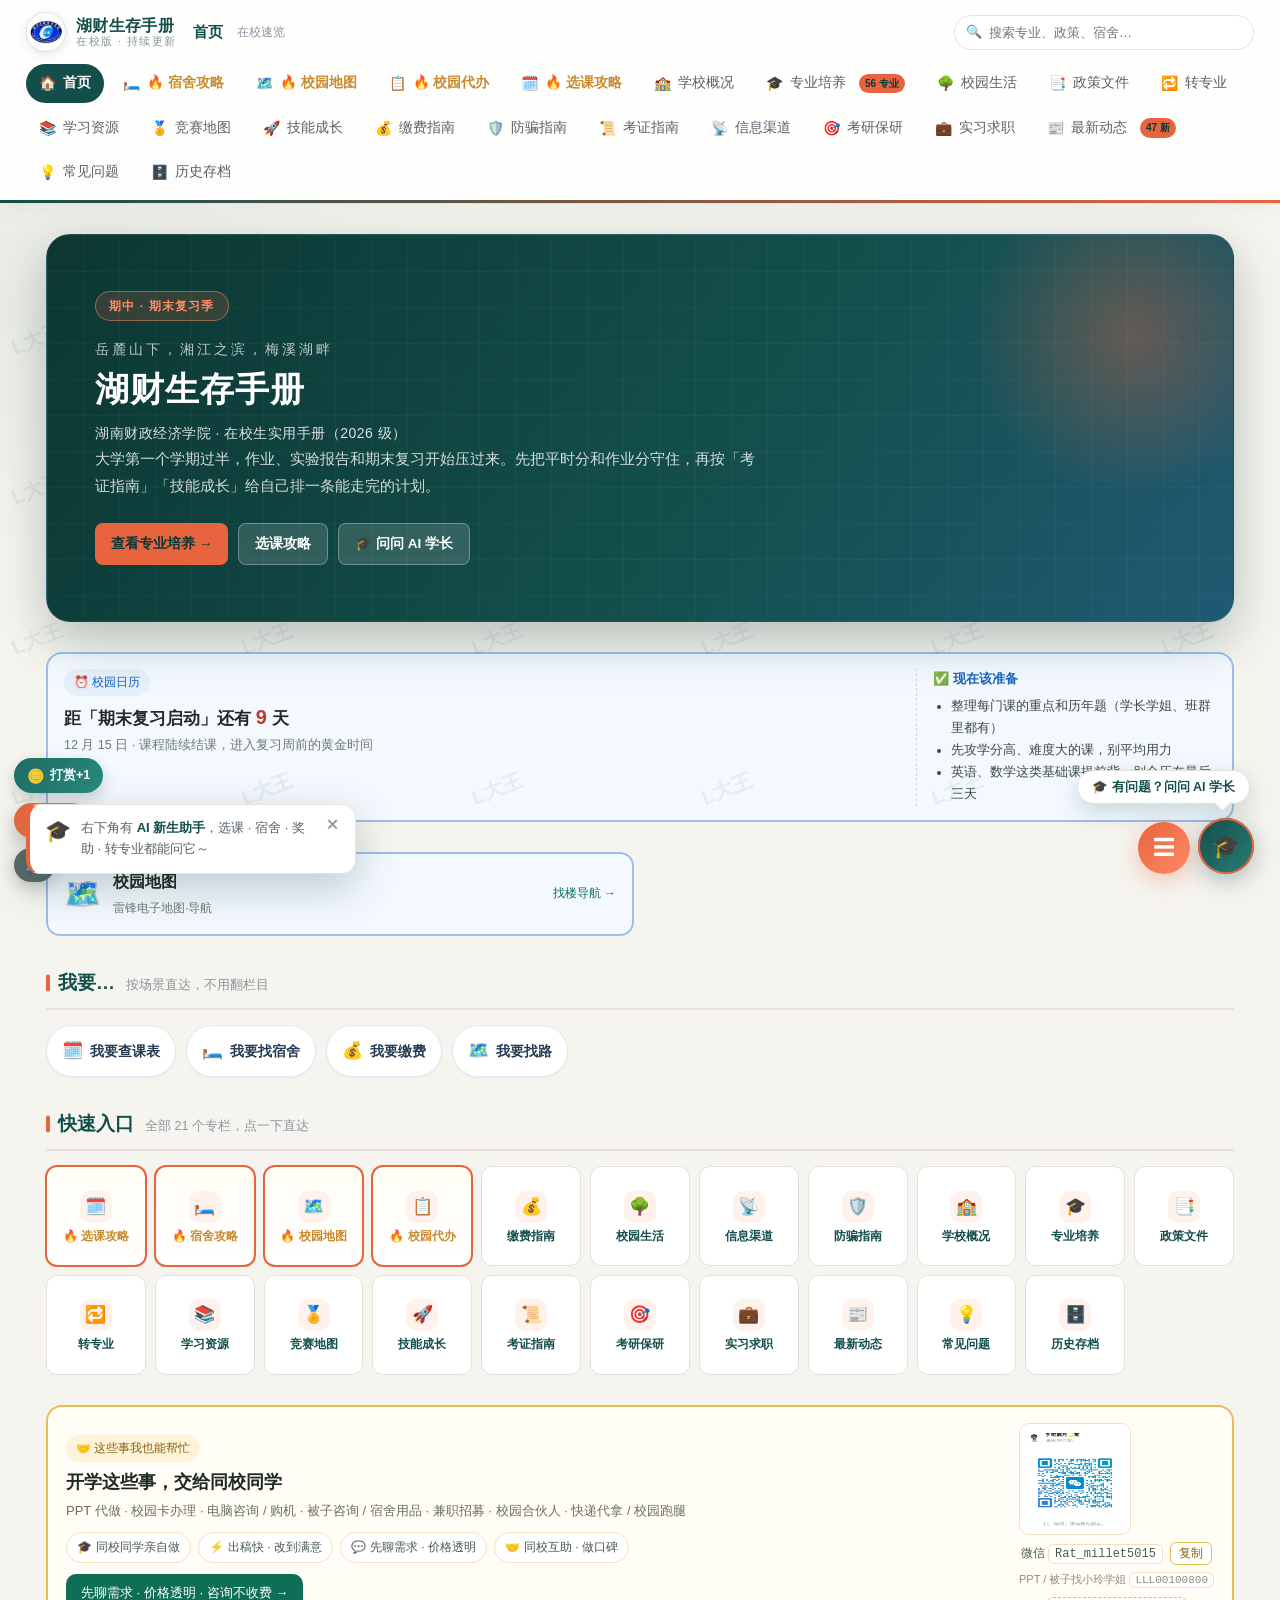
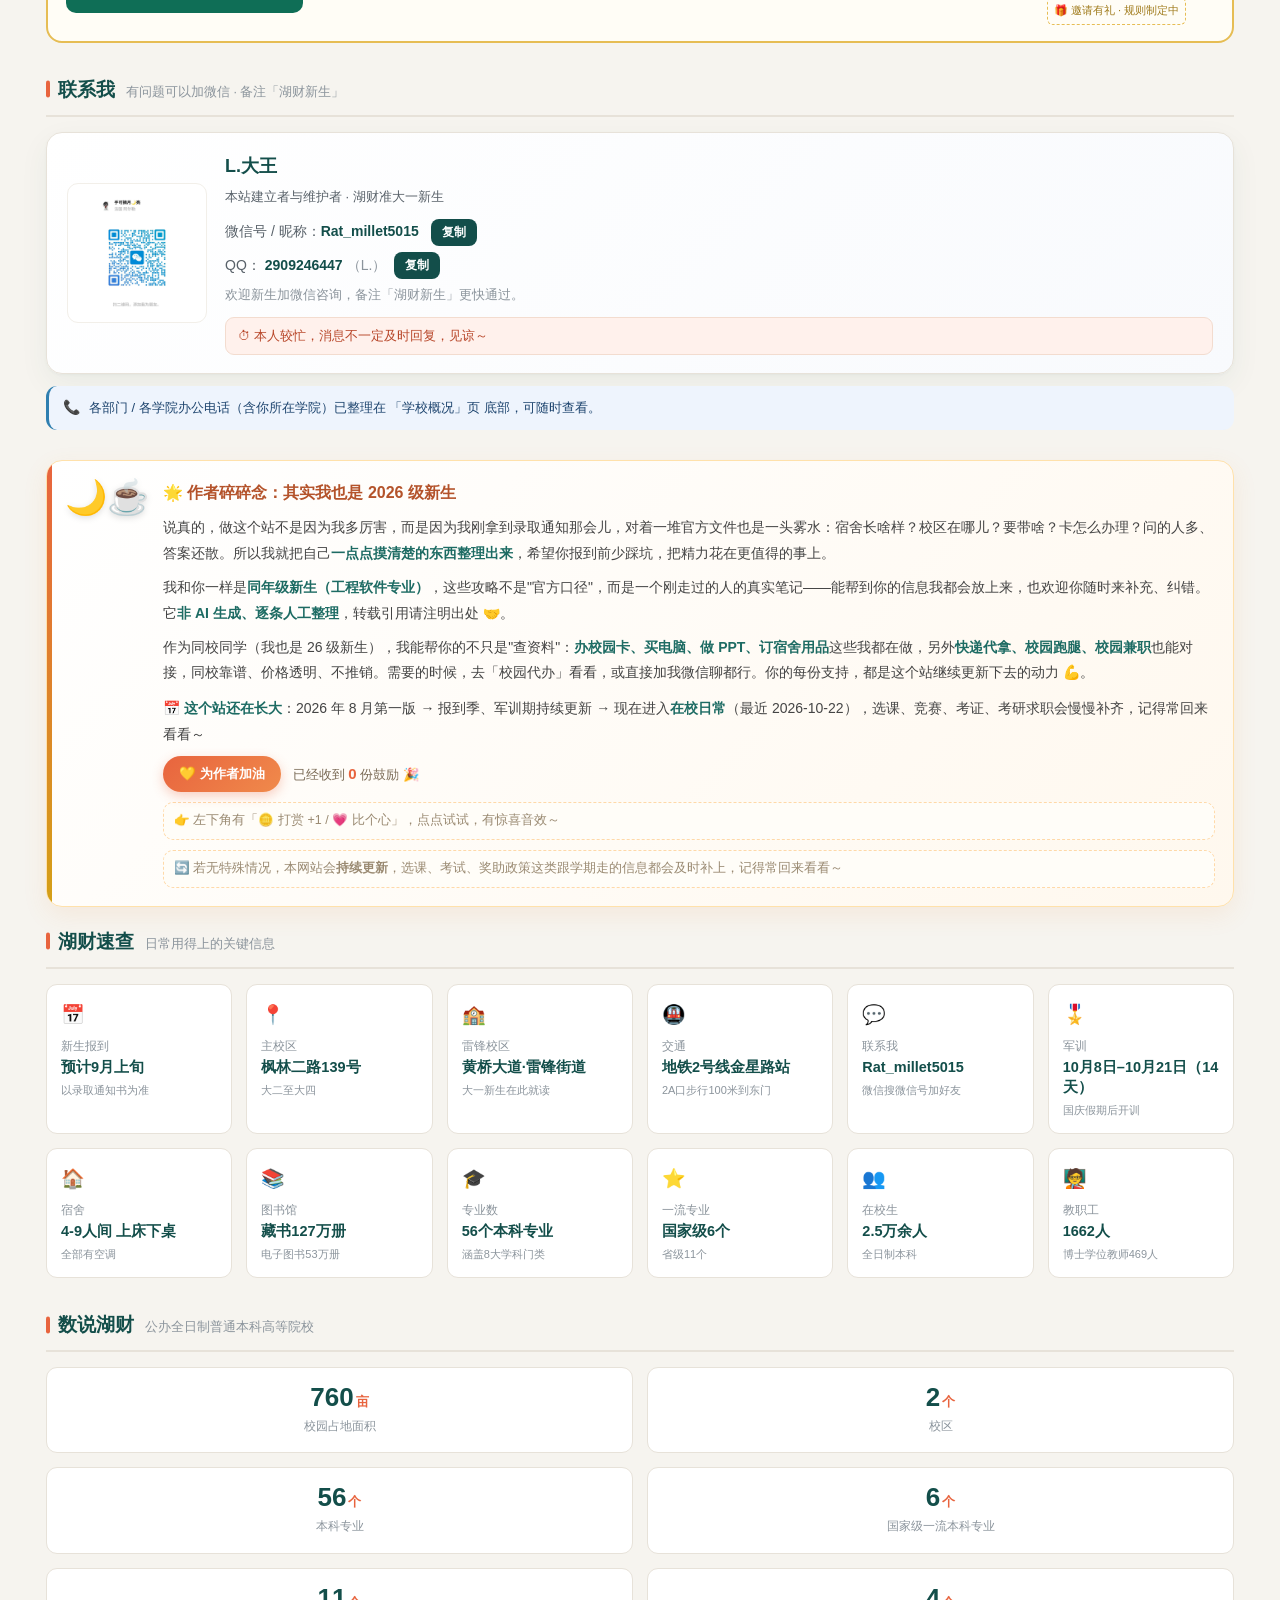
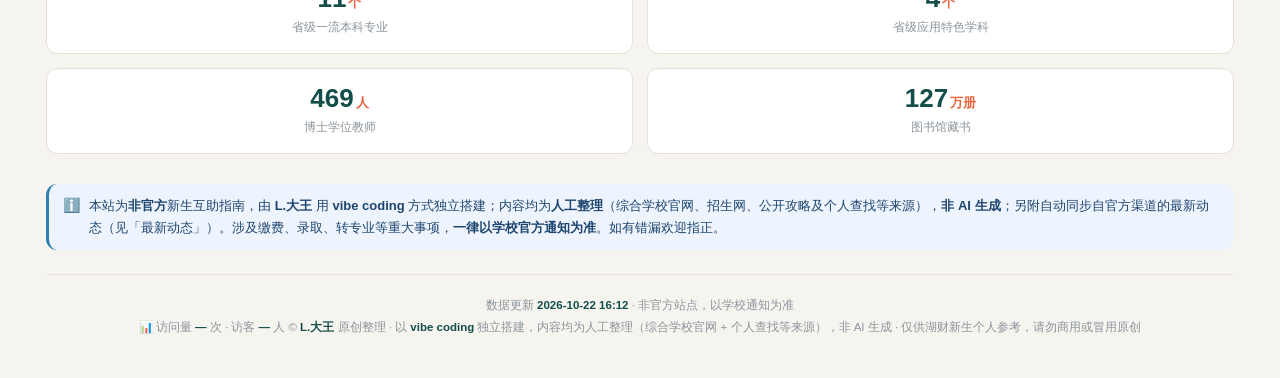
==== commit 181566e3: "湖财新生入学指南 - 完整网站内容" ====
--- a/index.html
+++ b/index.html
@@ -181,7 +181,7 @@
 
 <script src="assets/js/kb.js?v=20261022a"></script>
 <script src="assets/js/collector.js?v=20260814"></script>
-<script src="assets/js/render.js?v=20261022b"></script>
+<script src="assets/js/render.js?v=20261022c"></script>
 <script src="assets/vendor/leaflet.js?v=1.9.4"></script>
 <script src="assets/js/leifengmap.js?v=20260906j"></script>
 <script src="assets/js/around.js?v=20260906f"></script>
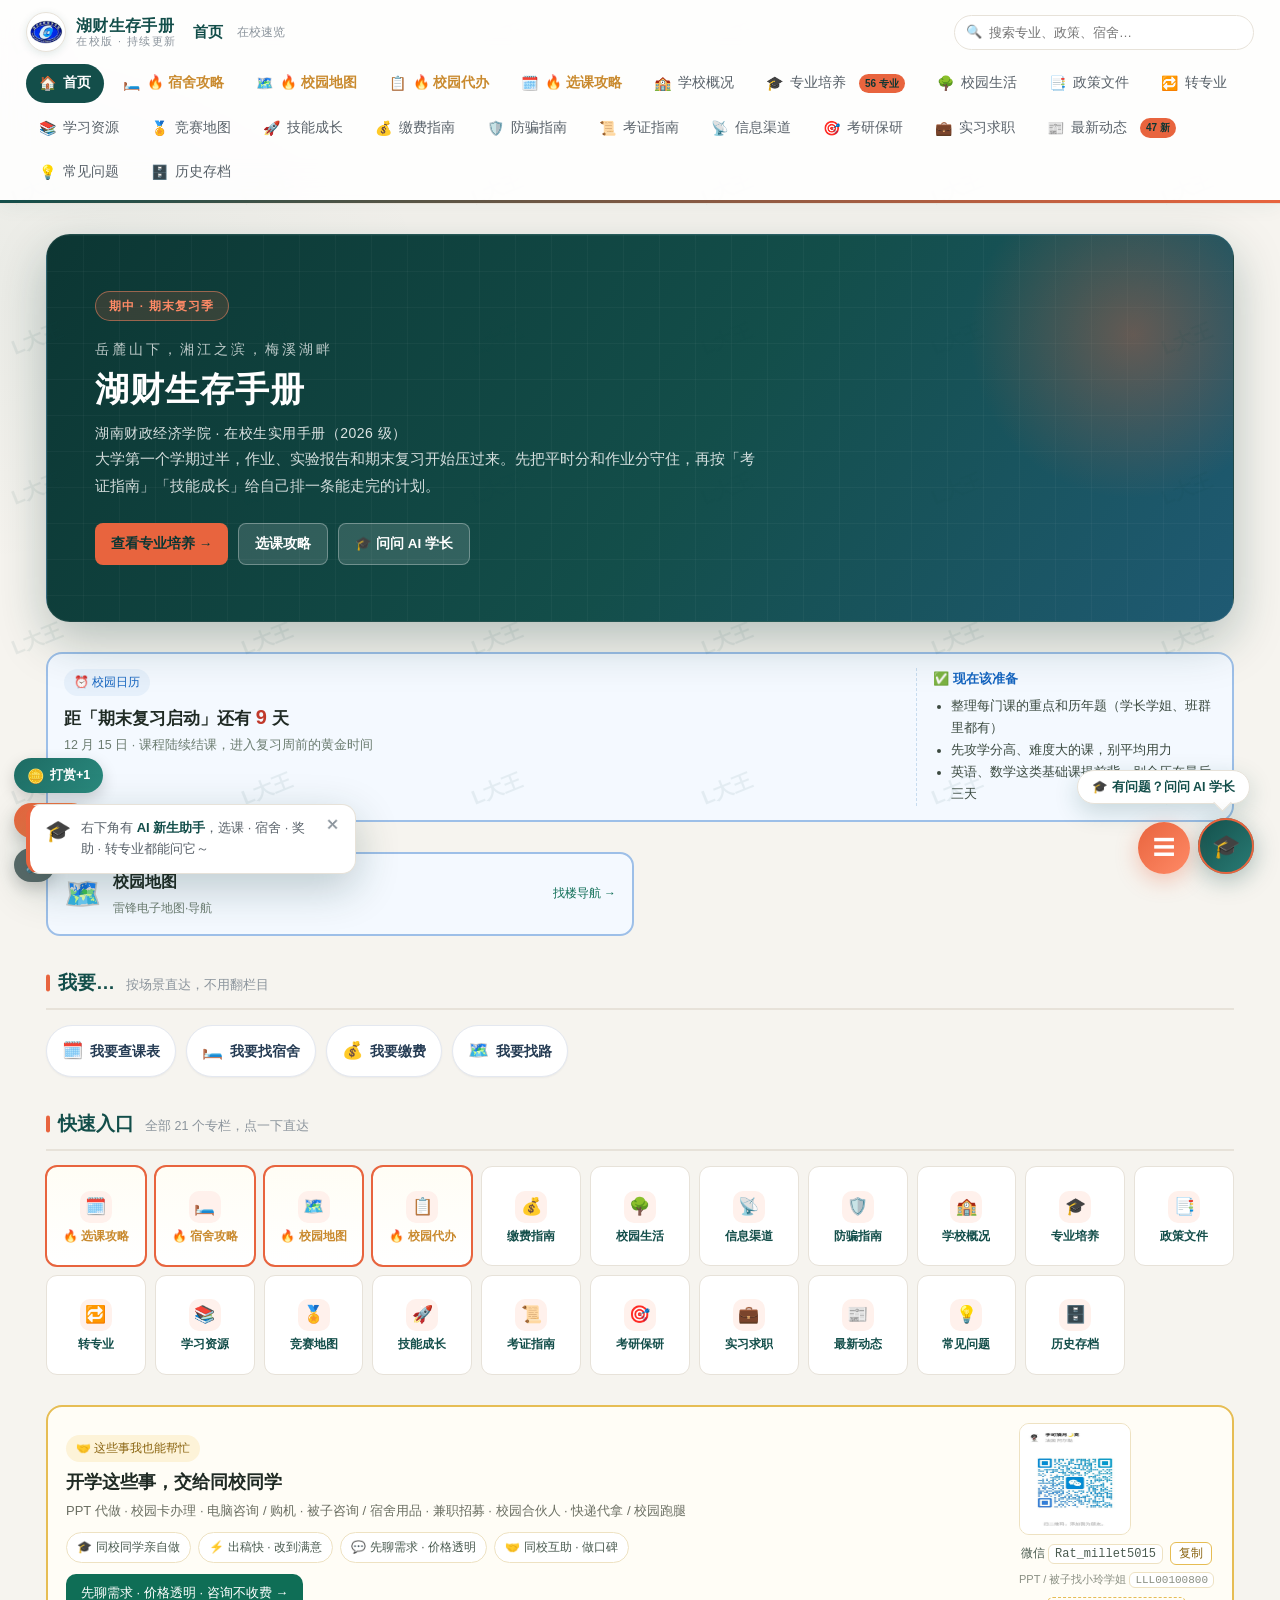
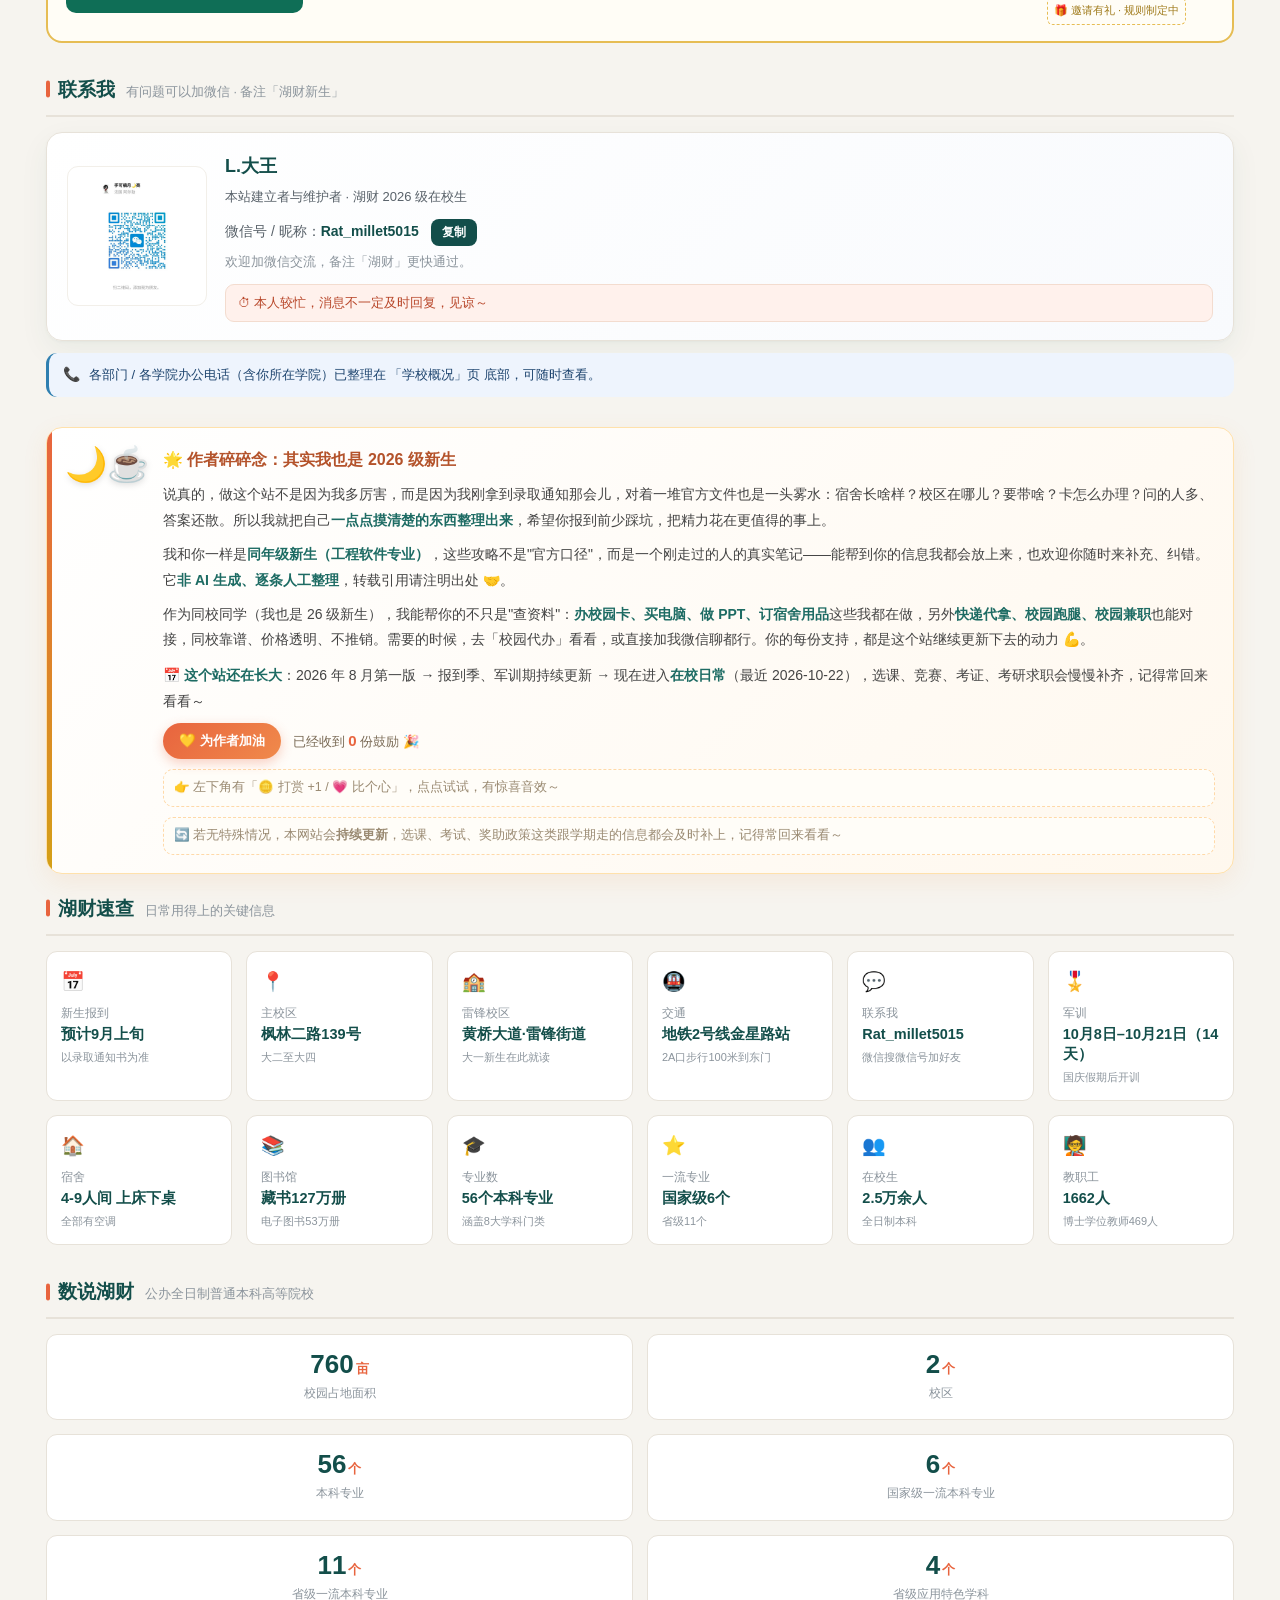
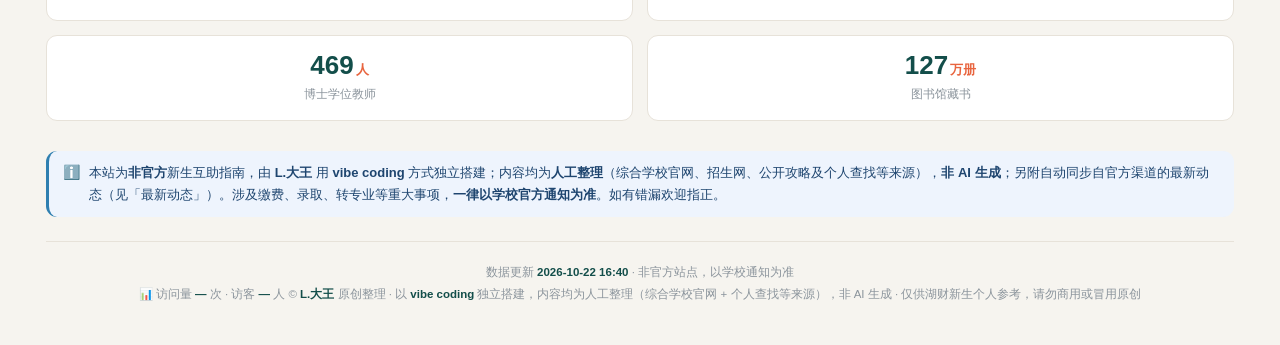
==== commit db047def: "湖财新生入学指南 - 完整网站内容" ====
--- a/index.html
+++ b/index.html
@@ -9,7 +9,7 @@
 <title>湖财生存手册 · 湖南财政经济学院 2026 新生入学指南</title>
 <meta name="description" content="湖财生存手册（湖南财政经济学院 2026 新生入学指南）：56个专业培养计划、校园环境、宿舍条件、入学准备清单、军训指南、政策文件、校园地图与智能问答助手。">
 <link rel="icon" href="assets/img/hufe_badge.png">
-<link rel="stylesheet" href="assets/vendor/leaflet.css?v=1.9.4">
+<!-- leaflet 改为进地图页时按需加载（见 map.js 的 loadLeaflet），首页不再下载 144KB -->
 <link rel="stylesheet" href="assets/css/style.css?v=20261022a">
 <script>if(/[?&]clean=1/.test(location.search)){document.documentElement.classList.add("clean");}</script>
 </head>
@@ -182,10 +182,9 @@
 <script src="assets/js/kb.js?v=20261022a"></script>
 <script src="assets/js/collector.js?v=20260814"></script>
 <script src="assets/js/render.js?v=20261022c"></script>
-<script src="assets/vendor/leaflet.js?v=1.9.4"></script>
 <script src="assets/js/leifengmap.js?v=20260906j"></script>
 <script src="assets/js/around.js?v=20260906f"></script>
-<script src="assets/js/map.js?v=20260906g"></script>
+<script src="assets/js/map.js?v=20261022d"></script>
 <script src="assets/js/ai.js?v=2026090810d"></script>
 <script src="assets/js/app.js?v=20261022a"></script>
 <script src="assets/js/reward.js?v=20260814"></script>
